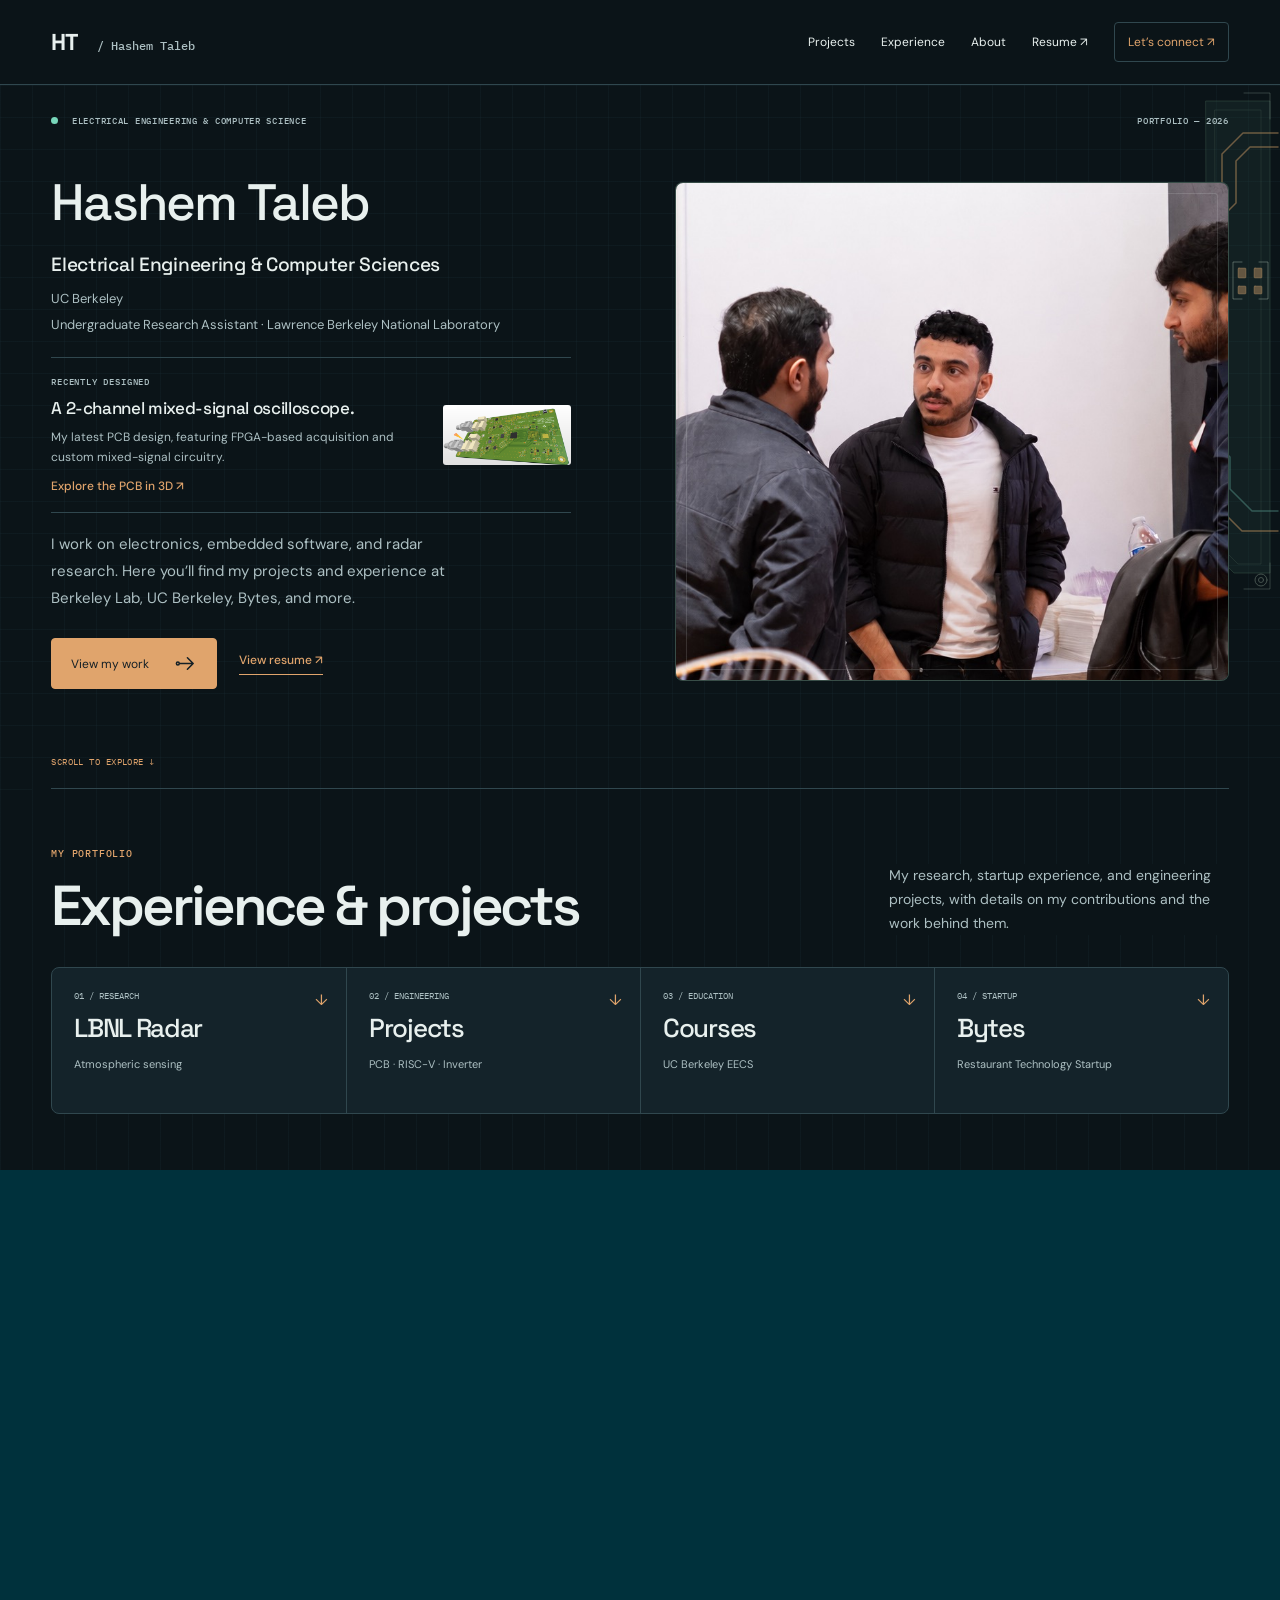
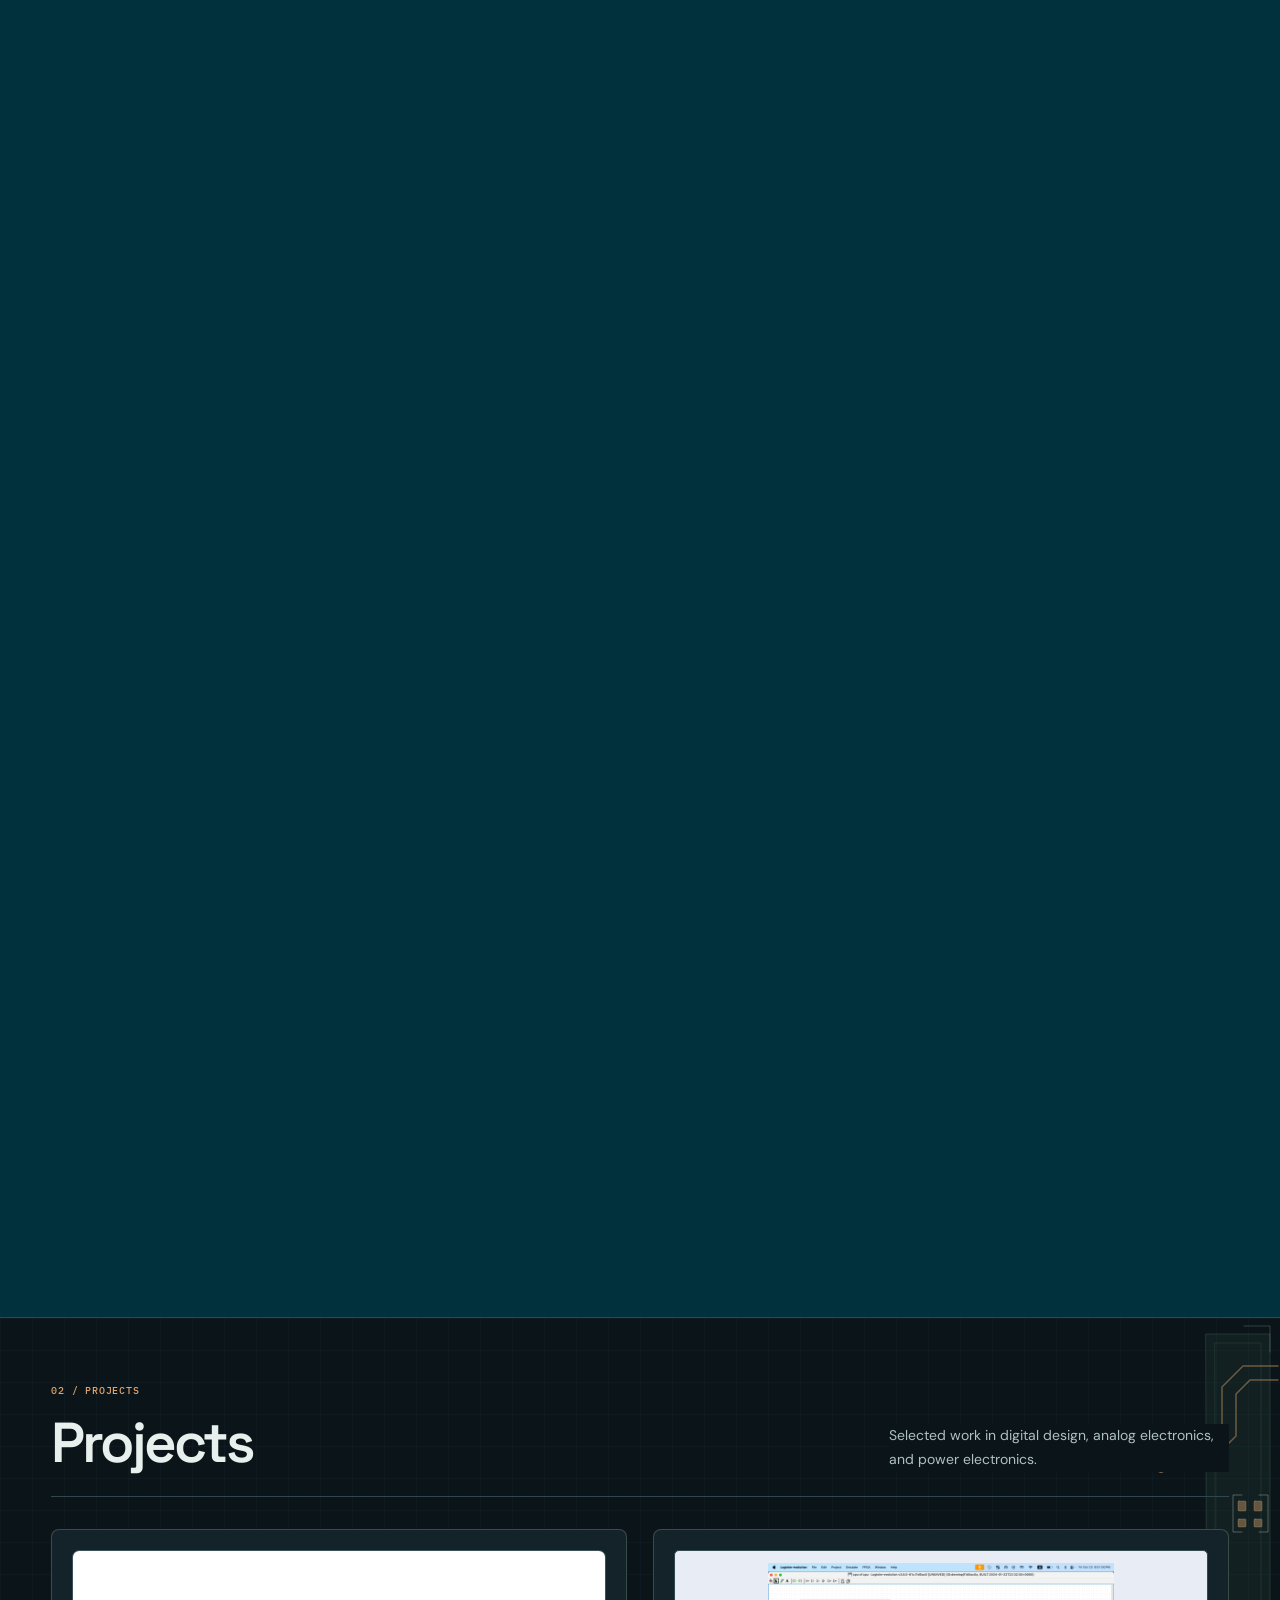
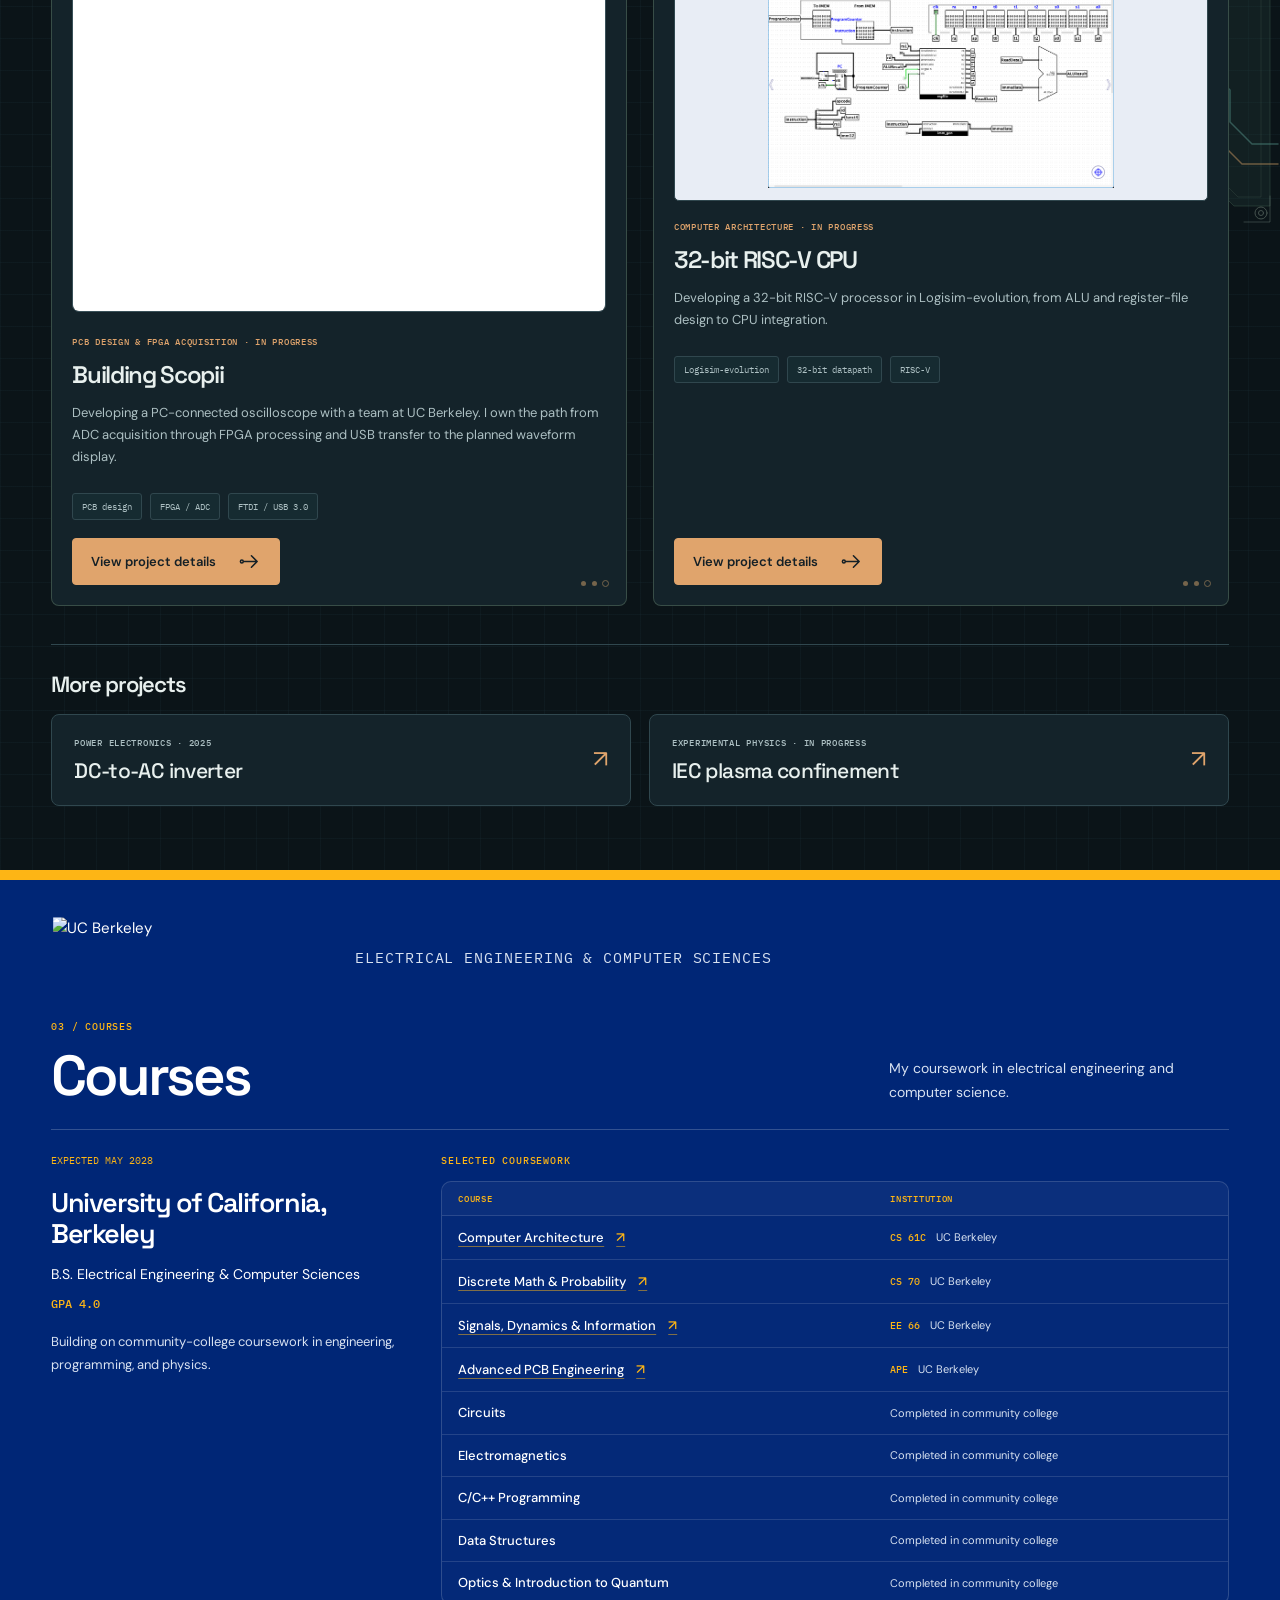
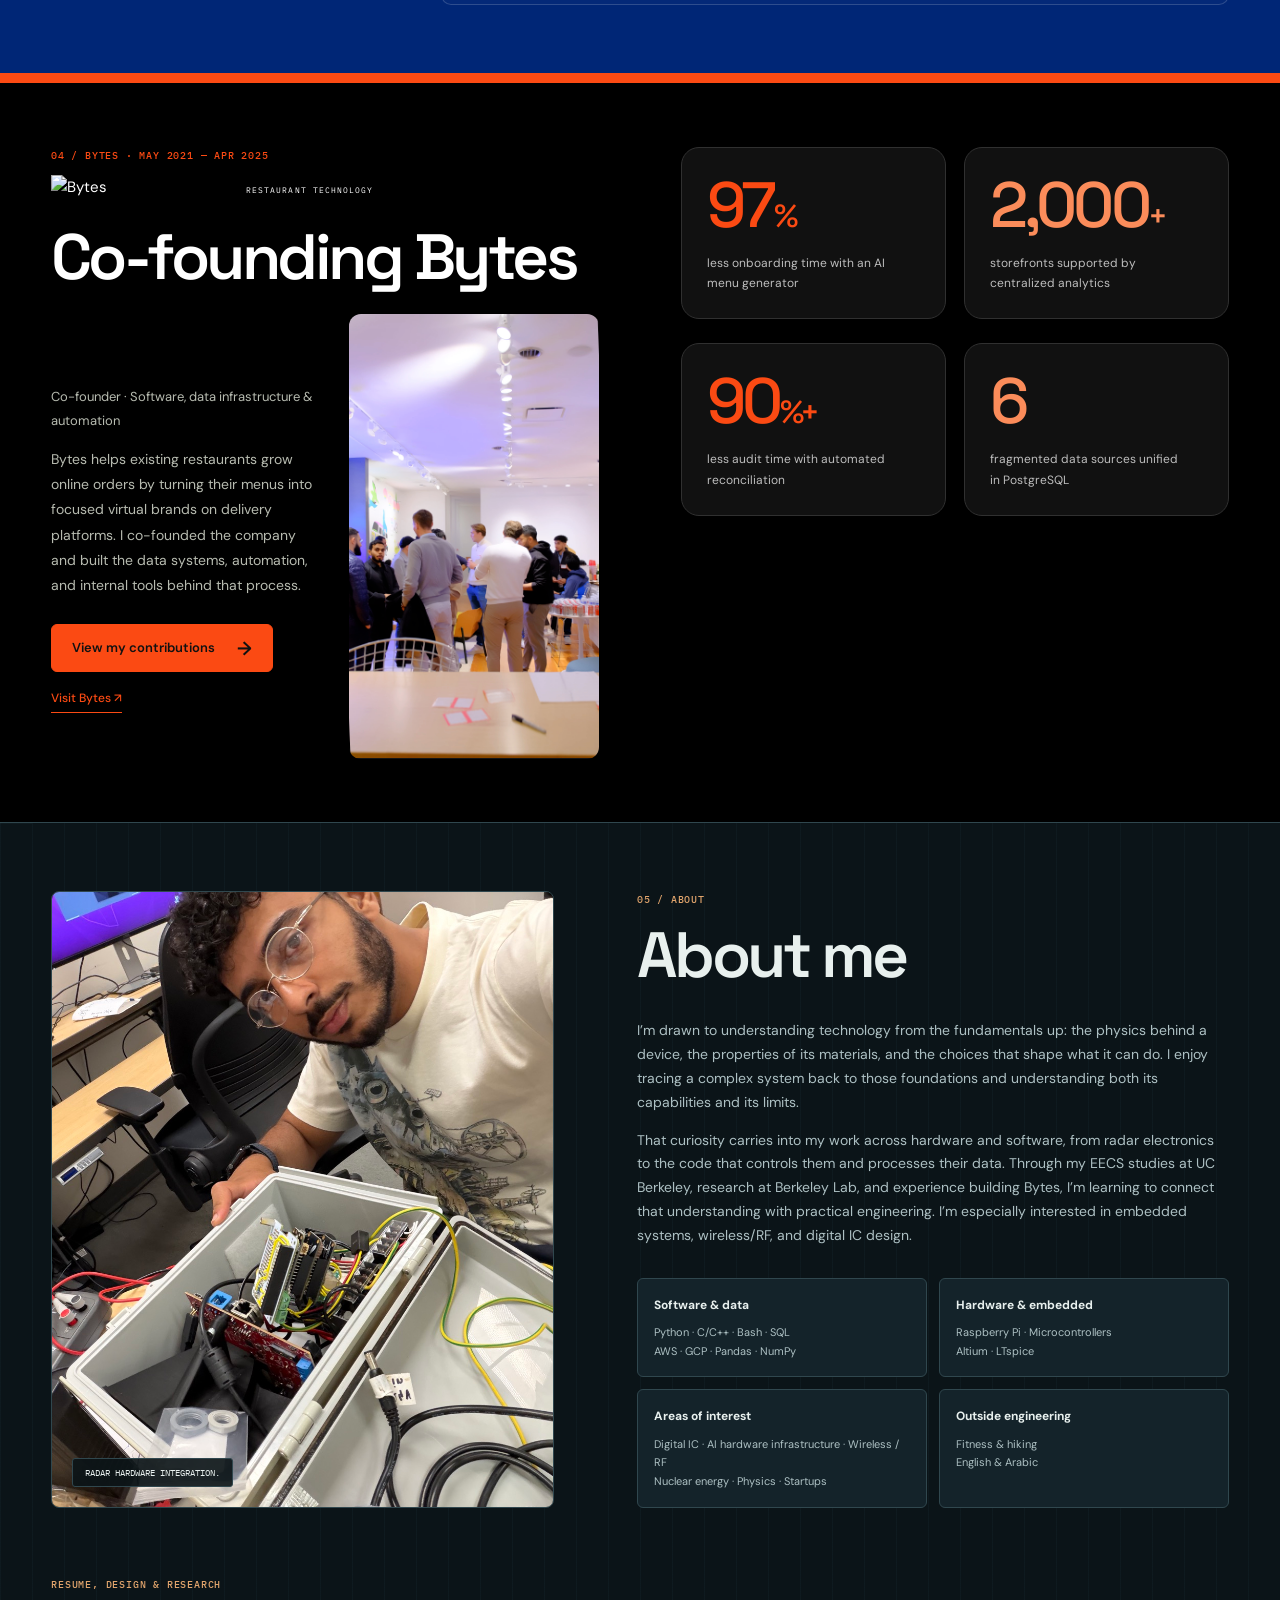
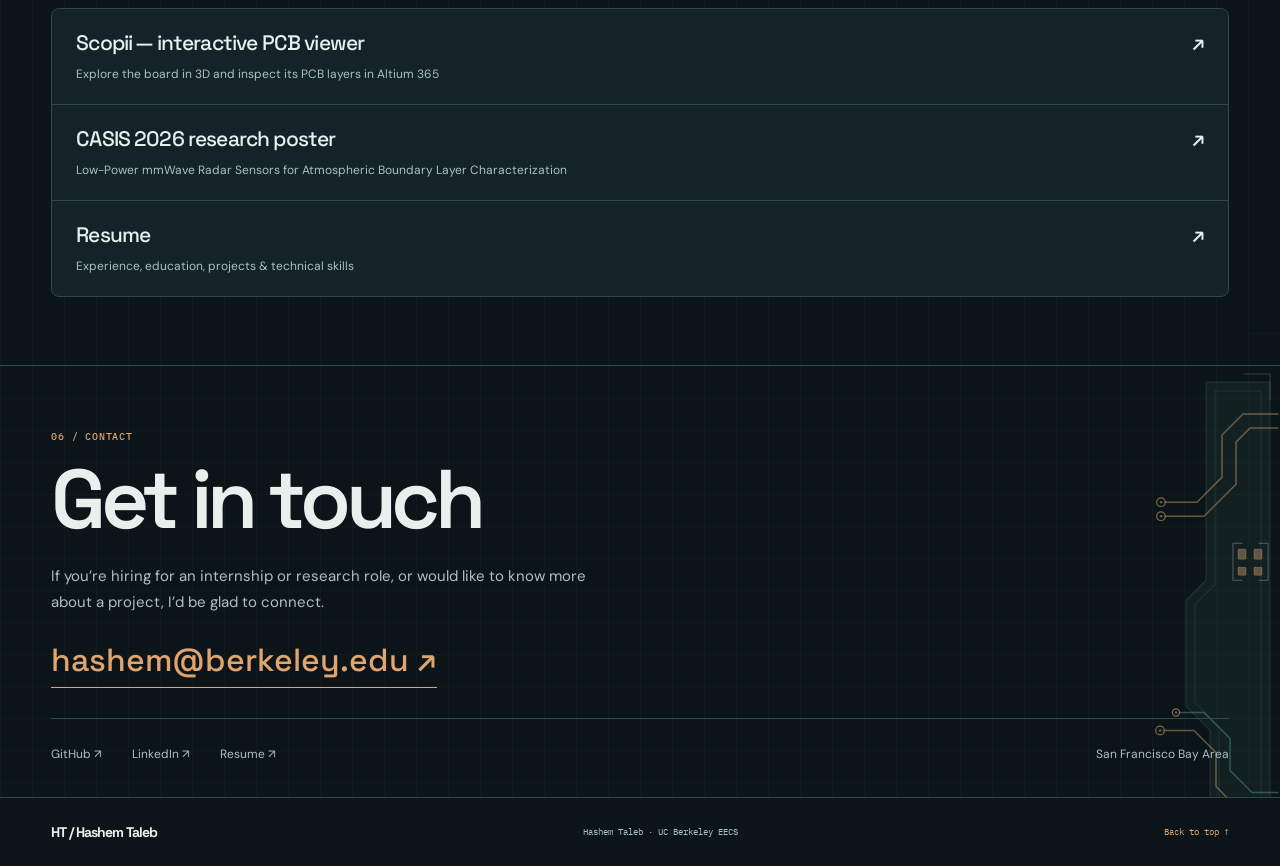
==== index.html @ 7d52f964 "Update resume and refine portfolio descriptions" ====
<!DOCTYPE html>

<html lang="en">
<head>
<meta charset="utf-8"/>
<meta content="width=device-width,initial-scale=1" name="viewport"/>
<meta content="Hashem Taleb’s student portfolio: UC Berkeley EECS, radar research at Berkeley Lab, CPU and hardware projects, and software experience at Bytes." name="description"/>
<title>Hashem Taleb — EECS Portfolio</title>
<link href="style.css?v=20261114-published" rel="stylesheet"/>
<link href="copper-night.css?v=20261114-published" rel="stylesheet"/>
<link href="copper-night-details.css?v=20261114-published" rel="stylesheet"/>
<link href="responsive.css?v=20261114-hardware-wider" rel="stylesheet"/>
<meta content="#0B1418" name="theme-color"/>
<meta content="Hashem Taleb — EECS Portfolio" property="og:title"/>
<meta content="UC Berkeley EECS. Atmospheric radar research, embedded electronics, digital design, and software." property="og:description"/>
<meta content="website" property="og:type"/>
<meta content="https://hashemt02.github.io/" property="og:url"/>
<meta content="https://hashemt02.github.io/assets/portfolio-share-radar.jpg" property="og:image"/>
<meta content="image/jpeg" property="og:image:type"/>
<meta content="1030" property="og:image:width"/>
<meta content="1184" property="og:image:height"/>
<meta content="Hashem Taleb testing a tripod-mounted radar with a laptop at Berkeley Lab" property="og:image:alt"/>
<meta content="summary_large_image" name="twitter:card"/>
<meta content="Hashem Taleb — EECS Portfolio" name="twitter:title"/>
<meta content="UC Berkeley EECS. Atmospheric radar research, embedded electronics, digital design, and software." name="twitter:description"/>
<meta content="https://hashemt02.github.io/assets/portfolio-share-radar.jpg" name="twitter:image"/>
<meta content="Hashem Taleb testing a tripod-mounted radar with a laptop at Berkeley Lab" name="twitter:image:alt"/>
<link href="assets/favicon-copper-night.svg?v=20261104-v2" rel="icon" type="image/svg+xml"/>
</head>
<body data-theme="copper-night-v2">
<a class="skip" href="#main">Skip to content</a>
<header class="site-header pcb-canvas">
<a class="brand" href="#">HT<span> / Hashem Taleb</span>
</a>
<nav aria-label="Main navigation">
<a href="#projects">Projects</a>
<a href="#experience">Experience</a>
<a href="#about">About</a>
<a href="assets/resume.pdf?v=20261114-updated">Resume ↗</a>
<a href="#contact">Let’s connect ↗</a>
</nav>
</header>
<main id="main">
<section aria-labelledby="hero-title" class="hero pcb-canvas">
<div class="hero-top">
<p class="eyebrow">
<span class="dot">
</span> ELECTRICAL ENGINEERING &amp; COMPUTER SCIENCE</p>
<span class="eyebrow">PORTFOLIO — 2026</span>
</div>
<div class="hero-stage">
<div class="hero-copy">
<h1 id="hero-title">Hashem Taleb</h1>
<p class="hero-kicker">Electrical Engineering &amp; Computer Sciences</p>
<div class="hero-metadata">
<p>UC Berkeley</p>
<p>Undergraduate Research Assistant · Lawrence Berkeley National Laboratory</p>
</div>
<button aria-controls="project-dialog" aria-haspopup="dialog" class="hero-recent-project" data-project="oscilloscope" type="button">
<span class="hero-recent-copy">
<span class="hero-recent-label">RECENTLY DESIGNED</span>
<strong>A 2-channel mixed-signal oscilloscope.</strong>
<span class="hero-recent-description">My latest PCB design, featuring FPGA-based acquisition and custom mixed-signal circuitry.</span>
<span class="hero-recent-link">Explore the PCB in 3D <span aria-hidden="true">↗</span></span>
</span>
<img alt="Scopii oscilloscope PCB design preview" height="862" src="assets/oscilloscope-pcb-clean.png" width="1832"/>
</button>
<p class="intro">I work on electronics, embedded software, and radar research. Here you’ll find my projects and experience at Berkeley Lab, UC Berkeley, Bytes, and more.</p>
<div class="actions">
<a class="button" href="#experience">View my work <svg aria-hidden="true" class="pcb-icon" focusable="false" viewbox="0 0 24 24"><circle cx="4" cy="12" r="1.5"></circle><path d="M6 12h14m-6-6 6 6-6 6"></path></svg>
</a>
<a class="text-link" href="assets/resume.pdf?v=20261114-updated" rel="noopener" target="_blank">View resume ↗</a>
</div>
</div>
<figure class="hero-image hero-networking">
<div aria-hidden="true" class="hero-tech-grid"></div>
<img alt="Hashem Taleb speaking with founders at a Bytes networking event" fetchpriority="high" src="assets/bytes-networking.jpg"/>
<figcaption>
<span>01 / HASHEM TALEB</span>
<span>EECS · BERKELEY, CALIFORNIA</span>
</figcaption>
<span aria-hidden="true" class="photo-cross">+</span>
<span aria-hidden="true" class="hero-signal">77–81 GHz<br/>HARDWARE × CODE</span>
</figure>
<div aria-hidden="true" class="hero-side">HARDWARE ↔ SOFTWARE ↔ REAL WORLD</div>
</div>
<div class="hero-bottom">
<a href="#work">SCROLL TO EXPLORE ↓</a>
</div>
</section>
<section class="section experience-overview pcb-canvas" id="experience">
<div class="section-head">
<div>
<p class="eyebrow">MY PORTFOLIO</p>
<h2>Experience &amp; projects</h2>
</div>
<p>My research, startup experience, and engineering projects, with details on my contributions and the work behind them.</p>
</div>
<nav aria-label="Explore portfolio chapters" class="experience-links chapter-links">
<a href="#lbnl">
<span>01 / RESEARCH</span>
<strong>LBNL Radar</strong>
<small>Atmospheric sensing</small>
<b>↓</b>
</a><a href="#projects">
<span>02 / ENGINEERING</span>
<strong>Projects</strong>
<small>PCB · RISC-V · Inverter</small>
<b>↓</b>
</a><a href="#berkeley">
<span>03 / EDUCATION</span>
<strong>Courses</strong>
<small>UC Berkeley EECS</small>
<b>↓</b>
</a><a href="#bytes">
<span>04 / STARTUP</span>
<strong>Bytes</strong>
<small>Restaurant Technology Startup</small>
<b>↓</b>
</a></nav>
</section>
<section class="section experience-section chapter chapter-lbnl" id="work">
<span id="lbnl">
</span>
<div class="section-head">
<div>
<div class="institution-lockup lbnl-lockup"><img alt="Berkeley Lab" loading="lazy" src="https://creative.lbl.gov/wp-content/uploads/sites/3/2020/07/6_BL_Horiz_Rev_rgb.png"/><span>Research · Embedded systems · Atmospheric sensing</span></div>
<p class="eyebrow">01 / LAWRENCE BERKELEY NATIONAL LABORATORY</p>
<h2>Research at Berkeley Lab</h2>
</div>
<p>I work on embedded control, signal processing, and hardware integration for atmospheric radar research.</p>
</div>
<div class="timeline experience-role lbnl-role-summary">
<article>
<div class="date">JAN 2026 — PRESENT</div>
<div>
<h3>Undergraduate Research Assistant / Electrical Engineer Intern</h3>
<p class="fine">Mentor: Stijn Wielandt</p>
</div>
</article>
</div>
<article class="featured lbnl-project-card">
<div class="feature-photo">
<img alt="Field instruments and radar enclosure at Jornada Experimental Range" loading="lazy" src="assets/field.webp"/>
<span class="photo-caption">FIELD INSTRUMENTATION · JORNADA EXPERIMENTAL RANGE</span>
</div>
<div class="feature-copy">
<p class="eyebrow">FEATURED RESEARCH PROJECT</p>
<h3>Atmospheric mmWave radar</h3>
<p>Adapting TI mmWave radar for atmospheric measurements. I work on the control software, signal-processing pipeline, and electronics needed for unattended field collection.</p>
<div class="tags"><span>Embedded control</span><span>Radar DSP</span><span>Hardware integration</span></div>
<div class="project-details-entry"><button aria-controls="project-dialog" aria-describedby="radar-details-hint" aria-haspopup="dialog" class="project-cta" data-project="radar" type="button">View full project <span aria-hidden="true">→</span></button><p id="radar-details-hint">Open the project to see hardware, code, testing, and results.</p></div>
<div class="metrics">
<div>
<strong>~5.3 W</strong>
<span>average system power</span>
</div>
<div>
<strong>1.37 GB</strong>
<span>data collected per day</span>
</div>
</div>
</div>
</article>
<section aria-labelledby="lbnl-hardware-title" class="field-notes experience-gallery">
<h3 id="lbnl-hardware-title">Hardware snapshots</h3>
<div class="photo-grid">
<figure>
<a href="assets/adafruit-raspi-stack-portrait.svg" rel="noopener" target="_blank">
<img alt="Adafruit controller and peripherals stacked with a Raspberry Pi through a HAT" height="2000" loading="lazy" src="assets/adafruit-raspi-stack-portrait.svg" width="1500"/>
</a>
<figcaption>
<span>01 / EMBEDDED CONTROL</span>Adafruit controller and Raspberry Pi stack.</figcaption>
</figure>
<figure class="hardware-bench-photo">
<a href="assets/radar-hardware-5291.jpg" rel="noopener" target="_blank">
<img alt="Radar enclosure and controller assemblies during hardware integration" height="2540" loading="lazy" src="assets/radar-hardware-5291.jpg" width="3764"/>
</a>
<figcaption>
<span>02 / HARDWARE ASSEMBLY</span>Power hardware and assembly.</figcaption>
</figure>
<figure>
<a href="assets/radar-integrated-1083.jpg" rel="noopener" target="_blank">
<img alt="Integrated radar enclosure with reflector, radar, control electronics, and power supplies" height="4032" loading="lazy" src="assets/radar-integrated-1083.jpg" width="3024"/>
</a>
<figcaption>
<span>03 / INTEGRATION</span>Fully integrated radar control platform.</figcaption>
</figure>
</div>
</section>
<figure class="lbnl-header-image lbnl-community-photo">
<img alt="Berkeley Lab researchers and students visiting the Advanced Light Source" loading="lazy" src="assets/lbnl-als-visit.jpg"/>
<figcaption>With fellow researchers and students at Berkeley Lab’s Advanced Light Source.</figcaption>
</figure>
</section><section class="section additional-work chapter chapter-personal chapter-projects pcb-canvas" id="projects">
<span aria-hidden="true" class="anchor-alias" id="personal-projects"></span><span aria-hidden="true" class="anchor-alias" id="course-projects"></span>
<div class="section-head"><div><p class="eyebrow">02 / PROJECTS</p><h2>Projects</h2></div><p>Selected work in digital design, analog electronics, and power electronics.</p></div>
<div class="project-grid personal-project-grid projects-grid">
<article class="project">
<div class="scopii-interactive scopii-card-viewer"><iframe allowfullscreen="" height="720" loading="lazy" src="https://personal-viewer.365.altium.com/client/index.html?feature=embed&amp;source=92155BB1-210F-4413-8E50-1EC63BB96544&amp;activeView=3D" title="Scopii interactive PCB and 3D viewer" width="1280"></iframe></div>
<p class="eyebrow">PCB DESIGN &amp; FPGA ACQUISITION · IN PROGRESS</p>
<h3>Building Scopii</h3>
<p>Developing a PC-connected oscilloscope with a team at UC Berkeley. I own the path from ADC acquisition through FPGA processing and USB transfer to the planned waveform display.</p>
<div class="tags"><span>PCB design</span><span>FPGA / ADC</span><span>FTDI / USB 3.0</span></div>
<button aria-controls="project-dialog" aria-haspopup="dialog" class="project-cta" data-project="oscilloscope" type="button">View project details <svg aria-hidden="true" class="pcb-icon" focusable="false" viewbox="0 0 24 24"><circle cx="4" cy="12" r="1.5"></circle><path d="M6 12h14m-6-6 6 6-6 6"></path></svg></button>
</article>
<article class="project">
<div class="cpu-preview visual">
<img alt="Top-level RISC-V CPU datapath in Logisim-evolution" loading="lazy" src="assets/cpu-datapath.png"/>
</div>
<p class="eyebrow">COMPUTER ARCHITECTURE · IN PROGRESS</p>
<h3>32-bit RISC-V CPU</h3>
<p>Developing a 32-bit RISC-V processor in Logisim-evolution, from ALU and register-file design to CPU integration.</p>
<div class="tags">
<span>Logisim-evolution</span>
<span>32-bit datapath</span>
<span>RISC-V</span>
</div>
<button aria-controls="project-dialog" aria-haspopup="dialog" class="project-cta" data-project="cpu" type="button">View project details <svg aria-hidden="true" class="pcb-icon" focusable="false" viewbox="0 0 24 24"><circle cx="4" cy="12" r="1.5"></circle><path d="M6 12h14m-6-6 6 6-6 6"></path></svg></button>
</article>
</div>
<div aria-labelledby="more-projects-title" class="more-projects">
<h3 id="more-projects-title">More projects</h3>
<div class="more-projects-grid">
<button aria-controls="project-dialog" aria-haspopup="dialog" class="more-project-tab" data-project="inverter" type="button">
<span><span class="eyebrow">POWER ELECTRONICS · 2025</span><strong>DC-to-AC inverter</strong></span><span aria-hidden="true" class="more-project-arrow">↗</span>
</button>
<button aria-controls="project-dialog" aria-haspopup="dialog" class="more-project-tab" data-project="fusion" type="button">
<span><span class="eyebrow">EXPERIMENTAL PHYSICS · IN PROGRESS</span><strong>IEC plasma confinement</strong></span><span aria-hidden="true" class="more-project-arrow">↗</span>
</button>
</div>
</div>
</section><section class="section experience-section berkeley chapter chapter-berkeley" id="berkeley">
<div class="section-head">
<div>
<div class="institution-lockup berkeley-lockup"><img alt="UC Berkeley" loading="lazy" src="https://brand.berkeley.edu/wp-content/uploads/2024/08/logo-variations-thumbnail-gold-blue-1.png"/><span>Electrical Engineering &amp; Computer Sciences</span></div>
<p class="eyebrow">03 / COURSES</p>
<h2>Courses</h2>
</div>
<p>My coursework in electrical engineering and computer science.</p>
</div>
<div class="education-course-grid" id="coursework">
<div class="education-summary">
<p class="date">EXPECTED MAY 2028</p>
<h3>University of California, Berkeley</h3>
<p class="role">B.S. Electrical Engineering &amp; Computer Sciences</p>
<p class="education-gpa">GPA 4.0</p>
<p>Building on community-college coursework in engineering, programming, and physics.</p>
</div>
<div class="education-courses">
<p class="eyebrow">SELECTED COURSEWORK</p>
<div class="course-table-wrap">
<table aria-label="Courses and institutions" class="course-table">
<thead><tr><th scope="col">Course</th><th scope="col">Institution</th></tr></thead>
<tbody>
<tr><th scope="row"><a class="course-name" href="https://cs61c.org/" rel="noopener" target="_blank">Computer Architecture<span aria-hidden="true">↗</span></a></th><td><span class="course-code">CS 61C</span><span class="course-institution">UC Berkeley</span></td></tr>
<tr><th scope="row"><a class="course-name" href="https://www.eecs70.org/" rel="noopener" target="_blank">Discrete Math &amp; Probability<span aria-hidden="true">↗</span></a></th><td><span class="course-code">CS 70</span><span class="course-institution">UC Berkeley</span></td></tr>
<tr><th scope="row"><a class="course-name" href="https://www2.eecs.berkeley.edu/Courses/EE66/" rel="noopener" target="_blank">Signals, Dynamics &amp; Information<span aria-hidden="true">↗</span></a></th><td><span class="course-code">EE 66</span><span class="course-institution">UC Berkeley</span></td></tr>
<tr><th scope="row"><a class="course-name" href="https://ape.berkie.ee/" rel="noopener" target="_blank">Advanced PCB Engineering<span aria-hidden="true">↗</span></a></th><td><span class="course-code">APE</span><span class="course-institution">UC Berkeley</span></td></tr>
<tr><th scope="row"><span class="course-name">Circuits</span></th><td><span class="course-community">Completed in community college</span></td></tr>
<tr><th scope="row"><span class="course-name">Electromagnetics</span></th><td><span class="course-community">Completed in community college</span></td></tr>
<tr><th scope="row"><span class="course-name">C/C++ Programming</span></th><td><span class="course-community">Completed in community college</span></td></tr>
<tr><th scope="row"><span class="course-name">Data Structures</span></th><td><span class="course-community">Completed in community college</span></td></tr>
<tr><th scope="row"><span class="course-name">Optics &amp; Introduction to Quantum</span></th><td><span class="course-community">Completed in community college</span></td></tr>
</tbody>
</table>
</div>
</div>
</div>
</section><section class="startup section experience-section chapter chapter-bytes" id="bytes">
<div>
<p class="eyebrow">04 / BYTES · MAY 2021 — APR 2025</p>
<div class="bytes-wordmark"><img alt="Bytes" src="https://trybytes.ai/images/brand/logo.png"/><small>RESTAURANT TECHNOLOGY</small></div>
<h2>Co-founding Bytes</h2>
<div class="bytes-story-row"><div class="bytes-story-copy"><p class="role">Co-founder · Software, data infrastructure &amp; automation</p>
<p>Bytes helps existing restaurants grow online orders by turning their menus into focused virtual brands on delivery platforms. I co-founded the company and built the data systems, automation, and internal tools behind that process.</p>
<div class="company-links">
<button aria-controls="project-dialog" aria-haspopup="dialog" class="project-cta" data-project="bytes" type="button">View my contributions <span aria-hidden="true">→</span></button>
<a class="text-link" href="https://trybytes.ai/" rel="noopener" target="_blank">Visit Bytes ↗</a>
</div>
</div><figure class="bytes-event">
<video aria-label="Bytes networking event" autoplay="" loop="" muted="" playsinline="" poster="assets/bytes-video.jpg" preload="metadata">
<source src="assets/bytes-video.mp4" type="video/mp4"/>
</video>
</figure></div>
</div>
<div class="stat-grid">
<div>
<strong>97<span>%</span>
</strong>
<p>less onboarding time with an AI menu generator</p>
</div>
<div>
<strong>2,000<span>+</span>
</strong>
<p>storefronts supported by centralized analytics</p>
</div>
<div>
<strong>90<span>%+</span>
</strong>
<p>less audit time with automated reconciliation</p>
</div>
<div>
<strong>6</strong>
<p>fragmented data sources unified in PostgreSQL</p>
</div>
</div>
</section><section class="about section pcb-canvas" id="about">
<div class="about-photo">
<img alt="Hashem working with the electronics inside a radar enclosure" loading="lazy" src="assets/lab-portrait.jpg?v=8651"/>
<span>RADAR HARDWARE INTEGRATION.</span>
</div>
<div>
<p class="eyebrow">05 / ABOUT</p>
<h2>About me</h2>
<p>I’m drawn to understanding technology from the fundamentals up: the physics behind a device, the properties of its materials, and the choices that shape what it can do. I enjoy tracing a complex system back to those foundations and understanding both its capabilities and its limits.</p>
<p>That curiosity carries into my work across hardware and software, from radar electronics to the code that controls them and processes their data. Through my EECS studies at UC Berkeley, research at Berkeley Lab, and experience building Bytes, I’m learning to connect that understanding with practical engineering. I’m especially interested in embedded systems, wireless/RF, and digital IC design.</p>
<div class="skills">
<div>
<h4>Software &amp; data</h4>
<p>Python · C/C++ · Bash · SQL<br/>AWS · GCP · Pandas · NumPy</p>
</div>
<div>
<h4>Hardware &amp; embedded</h4>
<p>Raspberry Pi · Microcontrollers<br/>Altium · LTspice</p>
</div>
<div>
<h4>Areas of interest</h4>
<p>Digital IC · AI hardware infrastructure · Wireless / RF<br/>Nuclear energy · Physics · Startups</p>
</div>
<div>
<h4>Outside engineering</h4>
<p>Fitness &amp; hiking<br/>English &amp; Arabic</p>
</div>
</div>
</div>
</section>
<section class="resources section pcb-canvas">
<p class="eyebrow">RESUME, DESIGN &amp; RESEARCH</p>
<div>
<a href="https://365.altium.com/files/92155BB1-210F-4413-8E50-1EC63BB96544" rel="noopener" target="_blank">
<span>Scopii — interactive PCB viewer<small>Explore the board in 3D and inspect its PCB layers in Altium 365</small>
</span>↗</a>
<a href="assets/research-poster.pdf" rel="noopener" target="_blank">
<span>CASIS 2026 research poster<small>Low-Power mmWave Radar Sensors for Atmospheric Boundary Layer Characterization</small>
</span>↗</a>
<a href="assets/resume.pdf?v=20261114-updated" rel="noopener" target="_blank">
<span>Resume<small>Experience, education, projects &amp; technical skills</small>
</span>↗</a>
</div>
</section>
<section class="contact pcb-canvas" id="contact">
<p class="eyebrow">06 / CONTACT</p>
<h2>Get in touch</h2>
<p class="contact-intro">If you’re hiring for an internship or research role, or would like to know more about a project, I’d be glad to connect.</p>
<a href="mailto:hashem@berkeley.edu">hashem@berkeley.edu ↗</a>
<div>
<a href="https://github.com/hashemt02" rel="noopener" target="_blank">GitHub ↗</a>
<a href="https://www.linkedin.com/in/hashem-h-taleb/" rel="noopener" target="_blank">LinkedIn ↗</a>
<a href="assets/resume.pdf?v=20261114-updated" rel="noopener" target="_blank">Resume ↗</a>
<span>San Francisco Bay Area</span>
</div>
</section>
</main>
<footer class="pcb-canvas">
<a class="brand" href="#">HT / Hashem Taleb</a>
<span>Hashem Taleb · UC Berkeley EECS</span>
<a href="#">Back to top ↑</a>
</footer>
<div aria-hidden="true" class="signal-cursor">
<svg focusable="false" role="presentation" viewbox="0 0 62 42">
<g class="diode-symbol">
<path class="diode-wire" d="M2 23H14M39 23H59"></path>
<path class="diode-body" d="M14 10V36L38 23Z"></path>
<path class="diode-bar" d="M39 9V37"></path>
</g>
<g class="led-rays">
<path d="M29 9L38 2M35 12L46 4"></path>
<path d="M38 2L34 3M38 2L37 6M46 4L42 5M46 4L45 8"></path>
</g>
</svg>
</div>
<dialog id="project-dialog">
<button aria-label="Close project details" class="close">×</button>
<div id="dialog-content">
</div>
</dialog>
<script src="app.js?v=20261114-published">
</script>
</body>
</html>
---- style.css ----
@import url('https://fonts.googleapis.com/css2?family=DM+Sans:wght@400;500;600;700&family=Space+Grotesk:wght@400;500;600;700&family=IBM+Plex+Mono:wght@400;500&display=swap');
:root{--bg:#f4f3ee;--ink:#20211f;--muted:#686b64;--line:#cfcec6;--accent:#d44422;--dark:#20211f;--mono:'IBM Plex Mono',monospace;--display:'Space Grotesk',Arial,sans-serif}*{box-sizing:border-box}html{scroll-behavior:smooth;scroll-padding-top:30px}body{margin:0;background:var(--bg);color:var(--ink);font:15px/1.7 'DM Sans',Arial,sans-serif}a{color:inherit;text-decoration:none}button{font:inherit;color:inherit;cursor:pointer}img{max-width:100%}button,a{touch-action:manipulation}::selection{background:var(--accent);color:white}h1,h2,h3,h4,p,figure{margin-top:0}h1,h2,h3{font-family:var(--display);line-height:1.03;font-weight:600;letter-spacing:-.055em}h2{font-size:clamp(38px,5vw,76px);margin-bottom:0}h3{font-size:30px}em{font-style:normal;color:var(--accent)}.eyebrow,.date,.fine,.tags,.coordinate{font-family:var(--mono)}.eyebrow{font-size:10px;line-height:1.7;letter-spacing:.08em;font-weight:500;margin-bottom:22px}.site-header{padding:25px 4%;display:flex;align-items:center;justify-content:space-between;border-bottom:1px solid var(--line)}.brand{font:700 23px var(--display);letter-spacing:-1px}.brand span{font:500 12px var(--mono);letter-spacing:0;margin-left:12px}.site-header nav{display:flex;gap:30px;font-size:12px}.site-header nav a:last-child{color:var(--accent)}a:hover,.text-link:hover{color:var(--accent)}.hero{padding:30px 4% 0;overflow:hidden;max-width:1800px;margin:auto}.hero-top{display:flex;justify-content:space-between}.dot{display:inline-block;width:7px;height:7px;background:var(--accent);border-radius:50%;margin-right:8px;box-shadow:0 0 0 4px #d4442212}.hero h1{font-size:clamp(62px,10.9vw,178px);font-weight:700;line-height:.88;letter-spacing:-.075em;margin:22px 0 36px;position:relative}.hero h1>span{color:var(--accent)}.hero h1 svg{width:15%;height:100px;margin-left:4%;stroke:var(--accent);fill:none;stroke-width:2;vertical-align:middle}.hero-stage{position:relative;display:grid;grid-template-columns:.8fr 1.2fr;gap:7%;align-items:stretch}.hero-copy{display:flex;flex-direction:column;justify-content:center;padding:26px 0}.hero-kicker{font:600 clamp(18px,2vw,28px)/1.2 var(--display);letter-spacing:-.04em}.intro{font-size:15px;color:var(--muted);max-width:390px;margin:22px 0 28px}.actions{display:flex;align-items:center;gap:26px}.button{display:inline-flex;align-items:center;justify-content:space-between;gap:34px;background:var(--accent);color:white;padding:14px 20px;font-size:12px;border:1px solid var(--accent)}.button:hover{background:var(--ink);color:white;border-color:var(--ink)}.text-link{display:inline-block;font:500 12px 'DM Sans',sans-serif;background:none;border:0;border-bottom:1px solid currentColor;padding:0 0 6px;text-align:left}.hero-foot{font:9px/1.9 var(--mono);margin-top:40px;color:var(--muted)}.hero-foot strong{font-weight:400;color:var(--ink)}.hero-image{height:390px;position:relative;margin:0 28px 0 0;overflow:hidden;background:#b6b7b0}.hero-image>img{width:100%;height:100%;object-fit:cover;object-position:68% 36%;transition:transform .7s}.hero-image:hover>img{transform:scale(1.025)}.hero-image:after{content:'';position:absolute;inset:60% 0 0;background:linear-gradient(transparent,#131612b3)}.hero-image figcaption{position:absolute;bottom:18px;left:20px;right:20px;display:flex;justify-content:space-between;color:white;z-index:1;font:8px var(--mono);letter-spacing:.05em}.photo-cross{position:absolute;left:17px;top:8px;color:white;font:30px var(--mono)}.hero-side{position:absolute;right:0;top:0;writing-mode:vertical-rl;font:8px var(--mono);letter-spacing:.15em}.hero-bottom{display:flex;justify-content:space-between;border-bottom:1px solid var(--line);padding:27px 0;font:9px var(--mono);letter-spacing:.05em}.section{max-width:1600px;padding:95px 4%;margin:auto}.section-head{display:flex;justify-content:space-between;gap:60px;align-items:end;margin-bottom:45px}.section-head>p{max-width:340px;color:var(--muted);font-size:14px;margin:0}.section-head h2{max-width:750px}.experience-overview{padding-top:70px;padding-bottom:60px}.experience-links{display:grid;grid-template-columns:repeat(3,minmax(0,1fr));gap:0;border-block:1px solid var(--line)}.experience-links a{position:relative;padding:27px 30px 27px 0;display:flex;flex-direction:column;gap:16px}.experience-links a+a{border-left:1px solid var(--line);padding-left:30px}.experience-links span{font:9px var(--mono);color:var(--muted)}.experience-links strong{font:500 28px var(--display);letter-spacing:-.05em}.experience-links small{font-size:11px;color:var(--muted)}.experience-links b{position:absolute;right:24px;top:24px;color:var(--accent);font-weight:400}.experience-links a:hover{background:#d4442208}.experience-section{position:relative}.timeline article{border-top:1px solid var(--line);padding:25px 0;display:grid;grid-template-columns:25% 1fr;gap:20px}.date{font-size:10px;color:var(--muted)}.timeline h3{font-size:24px;margin-bottom:12px}.timeline p{font-size:14px;max-width:750px;color:var(--muted);margin-bottom:12px}.timeline .role{color:var(--ink)}.fine{font-size:10px!important;line-height:1.8;color:var(--muted)}.experience-role{margin-bottom:35px}.featured{display:grid;grid-template-columns:1.1fr 1fr;background:var(--dark);color:var(--bg);overflow:hidden}.feature-photo{position:relative;min-height:480px}.feature-photo img{position:absolute;width:100%;height:100%;object-fit:cover}.photo-caption{position:absolute;bottom:20px;left:20px;background:#20211fd9;color:white;padding:6px 10px;font:8px var(--mono)}.feature-copy{padding:45px}.feature-copy h3{font-size:clamp(30px,3.2vw,48px)}.feature-copy>p:not(.eyebrow){color:#b7bbb0;font-size:14px;margin:24px 0}.feature-copy .eyebrow{color:#f78564}.tags{display:flex;flex-wrap:wrap;gap:7px;margin:20px 0;font-size:9px}.tags span{padding:5px 9px;border:1px solid var(--line);color:var(--muted)}.featured .tags span{border-color:#51534c;color:#c8ccc2}.metrics{display:flex;gap:40px;border-top:1px solid #ffffff30;padding:24px 0;margin-top:25px}.metrics strong{font:500 34px var(--display);letter-spacing:-2px}.metrics span{display:block;font:9px var(--mono);color:#b7bbb0;margin-top:5px}.featured .text-link{color:#f78564}.experience-gallery{padding-top:32px}.photo-grid{display:grid;grid-template-columns:repeat(3,minmax(0,1fr));gap:24px}.photo-grid figure{margin:0}.photo-grid a{display:block;overflow:hidden}.photo-grid img{display:block;width:100%;height:330px;object-fit:cover;transition:transform .6s}.photo-grid a:hover img{transform:scale(1.035)}.photo-grid figcaption{font-size:12px;padding-top:15px}.photo-grid figcaption span{display:block;color:var(--muted);font:9px var(--mono);margin-bottom:8px}.startup{max-width:none;background:var(--dark);color:var(--bg);display:grid;grid-template-columns:1fr 1fr;gap:10%;padding:85px max(4%,calc((100vw - 1472px)/2))}.startup h2{white-space:pre-line}.startup .eyebrow{color:#f78564}.startup .role{font-size:13px;margin:25px 0 15px}.startup>div>p:not(.eyebrow){color:#b7bbb0;max-width:500px}.company-links{display:flex;gap:28px;margin-top:26px}.bytes-event{margin:35px 0 0}.bytes-event img{width:100%;height:320px;object-fit:cover;object-position:center 65%;display:block}.bytes-event figcaption{font:9px var(--mono);color:#b7bbb0;margin-top:10px}.stat-grid{display:grid;grid-template-columns:1fr 1fr;align-content:center;gap:50px 25px}.stat-grid>div{border-top:1px solid #ffffff40;padding-top:25px}.stat-grid strong{font:500 clamp(40px,5vw,76px)/1 var(--display);letter-spacing:-.06em}.stat-grid strong span{color:#f78564;font-size:.5em}.stat-grid p{font-size:12px;color:#b7bbb0;max-width:190px;margin-top:16px}.project-grid{display:grid;grid-template-columns:1fr 1fr;gap:35px;margin-top:30px}.project{min-width:0}.project h3{font-size:30px;margin-bottom:15px}.project>p:not(.eyebrow){font-size:14px;color:var(--muted);max-width:530px}.project .eyebrow{margin:23px 0 14px}.visual{height:320px;background:#e7e6de;display:flex;align-items:center;justify-content:center;position:relative;overflow:hidden}.cpu-preview img{width:100%;height:100%;object-fit:contain;padding:15px}.visual small{position:absolute;bottom:20px;left:20px;font:9px var(--mono)}.fusion{background-color:#252725;background-image:linear-gradient(#ffffff08 1px,transparent 1px),linear-gradient(90deg,#ffffff08 1px,transparent 1px);background-size:30px 30px;color:#f78564}.orb{width:140px;height:140px;border:1px solid #f78564;border-radius:50%;box-shadow:0 0 0 25px #f7856409,0 0 0 55px #f7856408;position:relative}.orb:before,.orb:after{content:'';position:absolute;inset:0 34px;border:1px solid #f78564;border-radius:50%;transform:rotate(45deg)}.orb:after{transform:rotate(-45deg)}.subsection-title{font-size:26px}.coursework{display:grid;grid-template-columns:1fr 1.5fr;gap:60px;border-top:1px solid var(--line);padding-top:40px;margin-top:65px}.coursework h3{font-size:30px}.coursework p{color:var(--muted);font-size:14px}.course-grid{display:grid;grid-template-columns:1fr 1fr;gap:30px}.course-grid h4{font-size:14px;font-weight:600;margin-bottom:10px}.additional-work{padding-top:0}.additional-work>h2{margin-bottom:35px}.additional-project .project{display:grid;grid-template-columns:1fr 1fr;column-gap:45px}.additional-project .visual{grid-row:1/6;height:300px}.additional-project .eyebrow{margin-top:0}.circuit{gap:35px;background:var(--accent);color:white}.circuit>span{font:20px var(--mono);padding:14px;border:1px solid #ffffff90}.wave{font-size:100px}.about{display:grid;grid-template-columns:.85fr 1fr;gap:10%;border-top:1px solid var(--line)}.about-photo{position:relative;min-height:550px;margin:0}.about-photo img{width:100%;height:100%;position:absolute;object-fit:cover;object-position:68% 36%}.about-photo>span{position:absolute;bottom:20px;left:20px;font:9px var(--mono);background:var(--bg);padding:8px 12px}.about h2{margin-bottom:30px}.about>div>p:not(.eyebrow){font-size:14px;color:var(--muted)}.skills{display:grid;grid-template-columns:1fr 1fr;gap:22px;border-top:1px solid var(--line);padding-top:25px;margin-top:30px}.skills h4{font-size:12px;margin:0 0 8px}.skills p{font-size:11px;color:var(--muted);margin:0}.resources{padding-top:0}.resources a{display:flex;justify-content:space-between;gap:25px;border-top:1px solid var(--line);padding:25px 0;font:500 24px var(--display);letter-spacing:-.04em}.resources small{display:block;font:12px/1.6 'DM Sans',sans-serif;color:var(--muted);margin-top:9px;letter-spacing:0}.resources .fine{margin-top:20px}.contact{padding:75px 4% 40px;background:var(--accent);color:var(--bg)}.contact h2{font-size:clamp(54px,9vw,142px);white-space:pre-line;letter-spacing:-.065em;line-height:.95}.contact .eyebrow{color:#ffdbcc}.contact-intro{max-width:540px;font-size:16px;margin:35px 0 25px}.contact>a{font:500 clamp(18px,2.5vw,34px) var(--display);border-bottom:1px solid #ffffff70;padding-bottom:7px}.contact a:hover{color:#20211f}.contact>div{display:flex;gap:30px;font-size:12px;border-top:1px solid #ffffff50;padding-top:25px;margin-top:65px}.contact>div span{margin-left:auto}footer{display:flex;align-items:center;justify-content:space-between;padding:25px 4%;font:9px var(--mono);gap:25px}footer .brand{font-size:14px}.skip{position:fixed;top:-100px;padding:12px;background:var(--ink);color:white;z-index:100}.skip:focus{top:10px}:focus-visible{outline:2px solid var(--accent);outline-offset:5px}dialog{width:min(1050px,94vw);max-height:92vh;padding:0;background:var(--bg);color:var(--ink);border:1px solid var(--line);overflow:auto}dialog::backdrop{background:#171916d9;backdrop-filter:blur(7px)}body:has(dialog[open]){overflow:hidden}.close{position:absolute;right:18px;top:12px;font-size:30px;border:0;background:none;z-index:5}.detail-header{padding:45px 48px 30px}.detail-header h2{font-size:42px;max-width:850px}.detail-nav{display:flex;gap:8px;position:sticky;top:0;background:var(--bg);padding:12px 48px;border-block:1px solid var(--line);z-index:4}.detail-nav button{background:none;border:1px solid var(--line);font-size:11px;padding:9px 12px}.detail-nav button:hover{background:#e8e5db}.detail-nav [data-dismiss]{margin-left:auto}.detail-section{padding:38px 48px 48px;scroll-margin-top:75px}.detail-section>h2{font-size:32px;margin-bottom:25px}.detail-section h3{font-size:24px;margin:35px 0 15px}.detail-section p{font-size:14px;color:var(--muted);line-height:1.85}.detail-section .detail-lead{font-size:17px;color:var(--ink)}.detail-skills{display:grid;grid-template-columns:1fr 1fr;gap:25px;border-block:1px solid var(--line);padding:25px 0;margin:25px 0}.detail-skills h4{font-size:12px;margin:0 0 8px}.detail-skills p{font-size:12px;margin:0}.detail-experience{border-top:1px solid var(--line);background:#eae8df}.detail-figure{margin:30px 0}.detail-figure img{display:block;width:100%;max-height:600px;object-fit:contain;background:#e5e5dd}.detail-figure figcaption{font-size:11px;color:var(--muted);margin-top:10px}.detail-photo-pair{display:grid;grid-template-columns:1fr 1fr;gap:25px}.detail-photo-pair img{height:340px;object-fit:cover}.detail-video video{display:block;width:100%;max-height:580px;background:var(--dark)}.detail-video figcaption{display:flex;justify-content:space-between;gap:20px}.detail-video button{white-space:nowrap}.reveal{animation:enter .65s both}@keyframes enter{from{opacity:.3;transform:translateY(18px)}to{opacity:1;transform:translateY(0)}}
@media(min-width:1600px){.hero h1{font-size:178px}.hero-stage{gap:8%}.hero-image{height:480px}}
@media(max-width:1000px){.brand span{display:none}.site-header nav{gap:22px}.hero-stage{gap:4%}.hero-image{height:360px}.hero-copy{padding:0}.hero-foot{margin-top:25px}.hero h1{margin-top:25px}.section{padding-block:70px}.section-head{gap:30px}.feature-copy{padding:30px}.feature-photo{min-height:460px}.metrics{gap:25px}.metrics strong{font-size:29px}.photo-grid img{height:270px}.startup{gap:6%}.stat-grid{gap:35px 20px}.visual{height:260px}.about{gap:6%}.about-photo{min-height:480px}.additional-work,.resources{padding-top:0}}
@media(max-width:680px){.site-header{padding:20px 6%}.brand{font-size:23px}.site-header nav{gap:18px;font-size:11px}.site-header nav a:nth-child(2),.site-header nav a:nth-child(4){display:none}.hero{padding:25px 6% 0}.hero-top .eyebrow{font-size:8px;letter-spacing:0}.hero-top>.eyebrow:last-child{display:none}.hero h1{font-size:clamp(52px,11.5vw,78px);margin:15px 0 30px}.hero h1 svg{width:17%;height:45px;margin-left:3%}.hero-stage{display:flex;flex-direction:column;gap:30px}.hero-copy{order:2}.hero-kicker{font-size:21px}.hero-image{height:330px;margin-right:16px}.hero-side{font-size:7px}.hero-image figcaption{font-size:7px;left:15px;right:15px}.intro{font-size:14px;margin:15px 0 23px;max-width:none}.hero-foot{margin-top:25px}.hero-bottom{font-size:7px;gap:20px;padding:22px 0}.hero-bottom>span{max-width:170px}.section{padding:60px 6%}.section-head{display:block;margin-bottom:30px}.section-head>p{margin-top:24px;max-width:none}.eyebrow{font-size:9px;margin-bottom:18px}h2{font-size:43px}.experience-overview{padding-block:55px 20px}.experience-links{grid-template-columns:1fr}.experience-links a{padding:22px 0;gap:10px}.experience-links a+a{border-left:0;border-top:1px solid var(--line);padding-left:0}.experience-links strong{font-size:28px}.experience-links b{right:5px}.timeline article{grid-template-columns:1fr;gap:15px}.timeline h3{font-size:23px}.timeline p{font-size:13px}.featured{grid-template-columns:1fr}.feature-photo{min-height:340px}.feature-copy{padding:30px 25px}.feature-copy h3{font-size:34px}.metrics{gap:30px}.photo-grid{grid-template-columns:1fr;gap:30px}.photo-grid img{height:360px}.photo-grid figure:nth-child(2) img{object-position:center 60%}.startup{grid-template-columns:1fr;gap:40px}.startup h2{font-size:44px}.stat-grid strong{font-size:57px}.bytes-event img{height:300px}.stat-grid{gap:35px 20px}.project-grid{grid-template-columns:1fr;gap:45px}.visual{height:280px}.coursework,.course-grid{grid-template-columns:1fr;gap:20px}.coursework{margin-top:45px;padding-top:30px}.course-grid{gap:28px}.additional-work{padding-top:0}.additional-project .project{display:block}.additional-project .visual{margin-bottom:25px}.about{grid-template-columns:1fr;gap:40px}.about-photo{min-height:420px}.about h2{font-size:46px}.resources{padding-top:0}.resources a{font-size:21px}.resources small{font-size:11px}.contact{padding:55px 6% 30px}.contact h2{font-size:clamp(52px,12vw,80px)}.contact-intro{font-size:14px;margin:25px 0}.contact>div{gap:22px;flex-wrap:wrap;margin-top:45px}.contact>div span{margin:0;width:100%;font-size:10px}footer{padding:25px 6%;font-size:8px}footer>span{display:none}.detail-header{padding:40px 24px 25px}.detail-header h2{font-size:31px}.detail-nav{padding:10px 16px;gap:5px;flex-wrap:wrap}.detail-nav button{font-size:9px;padding:8px}.detail-section{padding:30px 24px}.detail-section>h2{font-size:28px}.detail-skills,.detail-photo-pair{grid-template-columns:1fr}.detail-photo-pair img{height:auto}.detail-section .detail-lead{font-size:15px}}
@media(prefers-reduced-motion:reduce){html{scroll-behavior:auto}*,*:before,*:after{animation:none!important;transition:none!important}}
.hero-portrait{background:#d44422;isolation:isolate}.hero-portrait:before{content:'PROFILE / 001';position:absolute;right:18px;top:16px;color:#fff;font:8px var(--mono);letter-spacing:.12em;z-index:2}.hero-portrait>img{object-fit:contain;object-position:center bottom;z-index:1;filter:drop-shadow(18px 18px 0 #20211f22)}.hero-portrait:after{background:linear-gradient(transparent 52%,#171916b8)}.hero-tech-grid{position:absolute;inset:0;background-image:linear-gradient(#ffffff18 1px,transparent 1px),linear-gradient(90deg,#ffffff18 1px,transparent 1px);background-size:34px 34px;z-index:0}.hero-signal{position:absolute;left:20px;top:52px;color:#fff;font:8px/1.8 var(--mono);letter-spacing:.08em;z-index:2}.lbnl-header-image{height:430px;position:relative;overflow:hidden;margin:0 0 42px;background:var(--dark)}.lbnl-header-image img{width:100%;height:100%;object-fit:cover;object-position:center 30%;display:block}.lbnl-header-image:after{content:'';position:absolute;inset:55% 0 0;background:linear-gradient(transparent,#171916c7)}.lbnl-header-image figcaption{position:absolute;left:22px;right:22px;bottom:18px;display:flex;justify-content:space-between;color:#fff;font:8px var(--mono);z-index:1}.inverter-card img{width:100%;height:100%;object-fit:cover}.inverter-card:after{content:'';position:absolute;inset:55% 0 0;background:linear-gradient(transparent,#171916b8)}.inverter-card small{color:#fff;z-index:1}.inverter-hero-grid{display:grid;grid-template-columns:.72fr 1.28fr;gap:22px;align-items:stretch;margin:28px 0 42px}.inverter-hero-grid .detail-figure{margin:0}.inverter-hero-grid video,.inverter-hero-grid img{height:420px;width:100%;object-fit:cover}.inverter-hero-grid .schematic-feature img{object-fit:contain;background:#c8c8c8}.engineering-note{border-left:3px solid var(--accent);padding:16px 18px;background:#d4442209;color:var(--ink)!important}.equation-stack{display:grid;gap:1px;background:var(--line);border:1px solid var(--line);margin:25px 0}.equation-stack>div{display:grid;grid-template-columns:180px 1fr;gap:20px;padding:18px;background:#edebe3}.equation-stack span,.equation-callout span{font:9px var(--mono);color:var(--muted);letter-spacing:.05em;text-transform:uppercase}.equation-stack strong{font:500 15px/1.6 var(--mono);overflow-wrap:anywhere}.equation-stack.compact strong{font-size:13px}.equation-callout{background:var(--dark);color:#fff;padding:28px;margin:25px 0;display:flex;flex-direction:column;gap:12px}.equation-callout span{color:#f78564}.equation-callout strong{font:500 22px/1.6 var(--mono)}.equation-callout small{color:#b7bbb0}.reference-line{font:11px var(--mono)!important;border-top:1px solid var(--line);padding-top:16px}.reference-line a{color:var(--accent);text-decoration:underline;text-underline-offset:3px}.latex-details{margin-top:22px;border:1px solid var(--line)}.latex-details summary{padding:14px 16px;cursor:pointer;font:11px var(--mono)}.latex-details pre{margin:0;padding:20px;overflow:auto;background:#20211f;color:#e9e7de;font:12px/1.7 var(--mono)}.iteration-list article{display:grid;grid-template-columns:170px 1fr;gap:28px;border-top:1px solid var(--line);padding:34px 0}.iteration-list article>span{font:9px var(--mono);color:var(--accent);letter-spacing:.06em}.iteration-list h3{margin-top:0}.iteration-list .detail-figure img{max-height:520px;object-fit:cover}.iteration-list article:nth-child(2) img{object-position:center 70%}
.radar-case-map{display:grid;grid-template-columns:repeat(3,1fr);border:1px solid var(--line);margin:30px 0 55px}.radar-case-map a{display:grid;grid-template-columns:30px 1fr;gap:2px 12px;padding:18px;border-right:1px solid var(--line);border-bottom:1px solid var(--line)}.radar-case-map a:nth-child(3n){border-right:0}.radar-case-map a:nth-child(n+4){border-bottom:0}.radar-case-map span{grid-row:1/3;color:var(--accent);font:10px var(--mono)}.radar-case-map strong{font:500 14px var(--display)}.radar-case-map small{font-size:10px;color:var(--muted)}.radar-case-map a:hover{background:#d4442208}.radar-chapter{border-top:1px solid var(--line);padding-top:34px;margin-top:56px;scroll-margin-top:80px}.radar-chapter .chapter-number{font:10px var(--mono);letter-spacing:.07em;color:var(--accent);margin-bottom:16px}.radar-chapter>h3{font-size:32px;max-width:720px;margin-top:0}.radar-goal{display:grid;grid-template-columns:150px 1fr;gap:8px 24px;background:var(--dark);color:white;padding:28px;margin:28px 0}.radar-goal span{grid-row:1/3;color:#f78564;font:9px var(--mono)}.radar-goal strong{font:500 20px var(--display)}.radar-goal p{color:#b7bbb0;margin:0}.code-evidence-grid{display:grid;grid-template-columns:1.1fr .9fr;gap:22px}.code-evidence-grid .detail-figure:first-child{grid-row:span 2}.code-evidence-grid .detail-figure{margin:12px 0}.code-evidence-grid img{height:420px;object-fit:cover}.code-evidence-grid .detail-figure:first-child img{height:900px;object-position:center top}.pipeline-diagram{display:flex;align-items:center;gap:8px;flex-wrap:wrap;margin:26px 0;padding:22px;background:#e4e2d9;border:1px solid var(--line)}.pipeline-diagram span{padding:8px 10px;background:var(--bg);border:1px solid var(--line);font:10px var(--mono)}.pipeline-diagram i{color:var(--accent);font-style:normal}.result-pair{display:grid;grid-template-columns:1fr 1fr;gap:1px;background:var(--line);border:1px solid var(--line);margin:25px 0}.result-pair.three{grid-template-columns:repeat(3,1fr)}.result-pair div{background:#edebe3;padding:22px}.result-pair strong{display:block;font:500 27px var(--display);letter-spacing:-.04em;color:var(--accent)}.result-pair span{display:block;font-size:11px;color:var(--muted);margin-top:7px}.radar-wide img{max-height:680px;object-fit:cover}.radar-chapter .detail-video video{max-height:650px}
@media(max-width:680px){.hero-portrait>img{object-position:center bottom}.lbnl-header-image{height:320px}.lbnl-header-image figcaption{font-size:7px}.inverter-hero-grid{grid-template-columns:1fr}.inverter-hero-grid video,.inverter-hero-grid img{height:360px}.equation-stack>div{grid-template-columns:1fr;gap:8px}.equation-stack strong{font-size:12px}.equation-callout strong{font-size:16px}.iteration-list article{grid-template-columns:1fr;gap:8px}.radar-case-map{grid-template-columns:1fr}.radar-case-map a,.radar-case-map a:nth-child(3n),.radar-case-map a:nth-child(n+4){border-right:0;border-bottom:1px solid var(--line)}.radar-case-map a:last-child{border-bottom:0}.radar-goal{grid-template-columns:1fr}.radar-goal span{grid-row:auto}.code-evidence-grid{grid-template-columns:1fr}.code-evidence-grid .detail-figure:first-child{grid-row:auto}.code-evidence-grid img,.code-evidence-grid .detail-figure:first-child img{height:auto}.result-pair,.result-pair.three{grid-template-columns:1fr}.pipeline-diagram i{transform:rotate(90deg)}}
.actions>a{white-space:nowrap;flex-shrink:0}.actions{gap:20px}.button{gap:25px}@media(min-width:681px) and (max-width:850px){.actions{gap:15px}.button{padding:13px 14px;gap:15px}.actions .text-link{font-size:11px}}
@media(min-width:681px){.hero-image>img{object-position:68% 20%}}
/* Full-width portrait-led hero, inspired by the supplied VANTA composition. */
.hero-portrait{background:transparent}.hero-portrait:before,.hero-portrait:after{display:none}.hero-portrait .hero-tech-grid{display:none}.hero-portrait .photo-cross,.hero-portrait .hero-signal{display:none}.hero-portrait>img{object-fit:contain;object-position:center bottom;filter:drop-shadow(22px 24px 0 #20211f18)}
@media(min-width:1001px){.hero{position:relative}.hero h1{z-index:1;margin-bottom:8px}.hero-stage{display:block;min-height:540px;isolation:isolate}.hero-copy{position:relative;z-index:3;width:34%;min-width:330px;padding:95px 0 30px}.hero-portrait{position:absolute;z-index:2;width:min(72vw,980px);height:870px;left:61%;top:-335px;transform:translateX(-50%);margin:0;overflow:visible}.hero-portrait:hover>img{transform:none}.hero-portrait figcaption{display:none}.hero-side{z-index:4;right:0;top:45px}.hero-bottom{position:relative;z-index:4}.hero-foot{margin-top:52px}}
@media(min-width:1500px){.hero-stage{min-height:650px}.hero-copy{padding-top:145px}.hero-portrait{width:1080px;height:980px;top:-385px;left:61%}}
@media(max-width:1000px){.hero-stage{display:flex;flex-direction:column;gap:0}.hero-portrait{order:1;width:100%;background:linear-gradient(180deg,#d4442200,#d4442212);height:590px;margin:-115px 0 0;overflow:hidden}.hero-portrait>img{width:100%;height:100%;object-position:center bottom}.hero-portrait figcaption{display:none}.hero-portrait:hover>img{transform:none}.hero-copy{order:2;position:relative;z-index:2;padding-top:28px}.hero-side{display:none}}
@media(max-width:680px){.hero-portrait{height:440px;margin:-45px 0 0}.hero-stage{gap:10px}.hero-copy{padding-top:15px}}

/* Subject-aware image composition: preserve faces, hardware, and document edges. */
.lbnl-header-image{height:clamp(560px,48vw,720px);background:#20211f}
.lbnl-header-image img{object-position:center 96%}
.photo-grid img{height:auto;aspect-ratio:4/5;object-fit:cover}
.photo-grid figure:nth-child(1) img{object-position:center 76%}
.photo-grid figure:nth-child(2) img{object-position:42% 58%}
.photo-grid figure:nth-child(3) img{object-position:center 58%}
.detail-photo-pair img{height:auto;aspect-ratio:4/3;object-fit:contain;background:#deddd5}
.detail-figure img[src*="lbnl-director"]{object-fit:contain;object-position:center top}
.detail-figure img[src*="lab-portrait"]{max-height:none;aspect-ratio:4/3;object-fit:contain;object-position:center;background:#deddd5}
.detail-figure img[src*="sunset"]{object-position:center 58%}
.detail-figure img[src*="radar-enclosures"],
.detail-figure img[src*="controller-detail"],
.detail-figure img[src*="embedded-prototype"],
.detail-figure img[src*="relay-detail"]{object-fit:contain;object-position:center;background:#deddd5}
.detail-figure img[src*="radar-pi-code"],
.detail-figure img[src*="radar-run-log"],
.detail-figure img[src*="radar-acquisition-log"],
.detail-figure img[src*="radar-cfar-workbench"]{object-fit:contain;object-position:center;background:#20211f}

/* The portrait is the foreground subject; typography may overlap the silhouette,
   never the eyes or face. */
.hero{isolation:isolate}
.hero h1{z-index:0}
.hero-stage{overflow:visible}
.hero-portrait{isolation:isolate}
@media(min-width:1001px){
  .hero-portrait{z-index:8;left:66%;top:-285px;width:min(67vw,920px)}
  .hero-copy{z-index:9}
  .hero-side,.hero-bottom{z-index:10}
}
@media(min-width:1500px){.hero-portrait{left:65%;top:-335px;width:1020px}}
@media(max-width:1000px){
  .hero h1{position:relative;z-index:1}
  .hero-portrait{position:relative;z-index:4;margin-top:-60px}
}
@media(max-width:680px){
  .lbnl-header-image{height:auto;aspect-ratio:4/5}
  .lbnl-header-image img{object-position:center 92%}
  .hero-portrait{margin-top:-15px}
  .photo-grid img{aspect-ratio:4/5}
}

/* Compact editorial rhythm: retain clear chapter boundaries while reducing
   scroll fatigue and oversized empty space. */
.section{padding-block:68px}
.section-head{margin-bottom:32px}
.section-head h2{font-size:clamp(36px,4.4vw,64px)}
.eyebrow{margin-bottom:15px}
.experience-overview{padding-block:48px 38px}
.chapter-links a{min-height:122px;padding-block:20px;gap:10px}
.lbnl-header-image{width:60%;height:auto;aspect-ratio:1.39;margin:0 auto 30px}
.lbnl-header-image img{object-position:center bottom}
.lbnl-header-image figcaption{font-size:11px;line-height:1.4;letter-spacing:.04em;bottom:20px}
.experience-role{margin-bottom:26px}
.feature-photo{min-height:410px}
.feature-copy{padding:34px 38px}
.feature-copy>p:not(.eyebrow){margin:17px 0}
.metrics{padding:18px 0;margin-top:18px}
.experience-gallery{padding-top:24px}
.photo-grid{gap:18px}
.startup{padding-block:64px;gap:7%}
.bytes-wordmark{margin-bottom:18px}
.bytes-event{margin-top:24px}
.bytes-event video{height:460px}
.stat-grid{gap:24px 18px}
.chapter-bytes .stat-grid>div{padding:20px}
.coursework{margin-top:45px;padding-top:30px}
.chapter-subsection{margin-top:62px;margin-bottom:-68px;padding-block:62px}
.single-project .visual{height:340px}
.project-grid{gap:28px}
.about-photo{min-height:460px}
.resources a{padding:19px 0;font-size:21px}
.contact{padding-top:58px}
.contact h2{font-size:clamp(50px,7.5vw,118px)}
.contact>div{margin-top:45px}
dialog{max-height:94vh}
.detail-header{padding:34px 42px 24px}
.detail-header h2{font-size:38px}
.detail-section{padding:30px 42px 38px}
.detail-section>h2{margin-bottom:18px}
.detail-section h3{margin:26px 0 12px}
.detail-figure{margin:22px 0}
.radar-case-map{margin:22px 0 38px}
.radar-chapter{padding-top:26px;margin-top:38px}
.code-evidence-grid img{height:350px}
.code-evidence-grid .detail-figure:first-child img{height:740px}

@media(max-width:680px){
  .section{padding-block:46px}
  .section-head{margin-bottom:24px}
  .experience-overview{padding-block:42px 18px}
  .chapter-links a,.chapter-links a:nth-child(odd){padding:16px 0}
  .lbnl-header-image{width:100%;height:auto;aspect-ratio:3/4;margin-bottom:24px}
  .lbnl-header-image img{object-fit:contain;object-position:center;background:#deddd5}
  .lbnl-header-image figcaption{font-size:9px;gap:18px}
  .feature-photo{min-height:300px}
  .feature-copy{padding:25px 22px}
  .startup{padding-block:48px}
  .bytes-event video{height:auto}
  .chapter-subsection{margin-top:44px;margin-bottom:-46px;padding-block:46px}
  .about-photo{min-height:360px}
  .contact{padding-top:46px}
  .detail-header{padding:30px 22px 20px}
  .detail-section{padding:25px 22px 32px}
  .radar-chapter{margin-top:30px}
}

/* Circuit-symbol cursor: a diode becomes an illuminated LED over controls. */
@media (hover:hover) and (pointer:fine) and (prefers-reduced-motion:no-preference){
  html,.text-link,.button,a,button,[data-project],summary{cursor:none}
  .signal-cursor{position:fixed;left:0;top:0;width:40px;height:27px;pointer-events:none;z-index:10000;transform:translate3d(-80px,-80px,0);opacity:1;filter:drop-shadow(0 1px 1px #07101ccc) drop-shadow(0 0 5px #45a8ff88);transition:filter .16s ease,opacity .16s ease}
  .signal-cursor svg{display:block;width:100%;height:100%;overflow:visible;transform:rotate(-135deg);transform-origin:center}
  .diode-wire,.diode-bar,.led-rays path{fill:none;stroke:#fffdf5;stroke-width:3;stroke-linecap:round;stroke-linejoin:round;paint-order:stroke;filter:drop-shadow(0 0 1px #07101c)}
  .diode-body{fill:#111820;stroke:#fffdf5;stroke-width:3;stroke-linejoin:round;paint-order:stroke;filter:drop-shadow(0 0 1px #07101c)}
  .led-rays{opacity:0;transform:translate(-2px,2px);transition:opacity .14s ease,transform .14s ease}
  .signal-cursor.is-active{filter:drop-shadow(0 1px 1px #421006) drop-shadow(0 0 8px #ff5a36) drop-shadow(0 0 16px #ff5a36aa)}
  .signal-cursor.is-active .diode-body{fill:#ff5a36;stroke:#fff8e7}
  .signal-cursor.is-active .diode-wire,.signal-cursor.is-active .diode-bar,.signal-cursor.is-active .led-rays path{stroke:#fff8e7}
  .signal-cursor.is-active .led-rays{opacity:1;transform:translate(0,0)}
  .signal-cursor.is-down{filter:drop-shadow(0 0 2px #421006) drop-shadow(0 0 6px #ff5a36)}
  .signal-cursor.is-down svg{transform:rotate(-135deg) scale(.92)}
  .signal-cursor.is-hidden{opacity:0}
}
@media (hover:none),(pointer:coarse),(prefers-reduced-motion:reduce){.signal-cursor{display:none}}

/* Institutional chapters use their official palettes; personal work shifts into
   a tactile electronics-bench language without changing the project copy. */
.institution-lockup{display:flex;align-items:center;gap:18px;margin:0 0 22px}
.institution-lockup img{display:block;object-fit:contain;object-position:left center;flex:0 0 auto}
.institution-lockup span{font:8px/1.5 var(--mono);letter-spacing:.12em;text-transform:uppercase}

.chapter-lbnl{--chapter-accent:#007681;background:#00313c;color:#fff;border-top-color:#007681}
.chapter-lbnl .lbnl-lockup img{width:230px;height:auto}
.chapter-lbnl .lbnl-lockup span,.chapter-lbnl .section-head>p,.chapter-lbnl .timeline p,.chapter-lbnl .date,.chapter-lbnl .fine,.chapter-lbnl .photo-grid figcaption span{color:#b1b3b3}
.chapter-lbnl .section-head,.chapter-lbnl .timeline article,.chapter-lbnl .coursework{border-color:#ffffff2b}
.chapter-lbnl .timeline .role,.chapter-lbnl .photo-grid figcaption{color:#fff}
.chapter-lbnl .eyebrow,.chapter-lbnl .text-link{color:#43c6c9}
.chapter-lbnl .featured{background:#061f25;border:1px solid #ffffff24}
.chapter-lbnl .tags span{border-color:#ffffff35;color:#d7e5e5}
.chapter-lbnl .photo-grid a{background:#061f25;border:1px solid #ffffff20}
.chapter-lbnl .photo-grid img{filter:saturate(.9) contrast(1.03)}

.chapter-berkeley{--chapter-accent:#fdb515;background:#002676;color:#fff;border-top-color:#fdb515}
.chapter-berkeley .berkeley-lockup{align-items:center}
.chapter-berkeley .berkeley-lockup img{width:225px;height:78px;border:1px solid #ffffff28}
.chapter-berkeley .berkeley-lockup span,.chapter-berkeley .section-head>p,.chapter-berkeley .timeline p,.chapter-berkeley .coursework p{color:#d8e2f1}
.chapter-berkeley .section-head,.chapter-berkeley .timeline article,.chapter-berkeley .coursework{border-color:#ffffff32}
.chapter-berkeley .timeline .role,.chapter-berkeley .course-grid h4{color:#fff}
.chapter-berkeley .eyebrow,.chapter-berkeley .date{color:#fdb515}
.chapter-berkeley .course-grid article{background:#092f7b;border:1px solid #ffffff26;padding:20px}
.chapter-berkeley .chapter-subsection{background:#071c49;border-top-color:#fdb515}
.chapter-berkeley .chapter-subsection .eyebrow,.chapter-berkeley .chapter-subsection .text-link{color:#fdb515}
.chapter-berkeley .chapter-subsection .visual{background:#e8edf5;border:6px solid #fdb515}

.chapter-personal{--chapter-accent:#c7552e;background-color:#eee2c8;color:#241f19;border-top-color:#c7552e;background-image:linear-gradient(#ad825b1d 1px,transparent 1px),linear-gradient(90deg,#ad825b1d 1px,transparent 1px);background-size:28px 28px}
.chapter-personal:after{content:'R&D BENCH  /  REV. 01';position:absolute;right:4%;bottom:28px;padding:7px 10px;border:1px dashed #724c31;color:#724c31;background:#f4ead5;font:8px var(--mono);letter-spacing:.12em;transform:rotate(-1deg)}
.chapter-personal .section-head{padding-bottom:24px;border-bottom:2px dashed #9b7657}
.chapter-personal .section-head>p,.chapter-personal .project>p:not(.eyebrow){color:#5f5143}
.chapter-personal .project{position:relative;background:#f7edd8;border:1px solid #a98968;padding:15px 15px 24px;box-shadow:8px 8px 0 #6e4d3220}
.chapter-personal .project:nth-child(1){transform:rotate(-.35deg)}
.chapter-personal .project:nth-child(2){transform:rotate(.35deg)}
.chapter-personal .visual{border:1px solid #76553a;background-color:#2b2925}
.chapter-personal .project:before{content:'';position:absolute;width:78px;height:20px;left:50%;top:-10px;transform:translateX(-50%) rotate(-2deg);background:#d5b56f99;border:1px solid #876c4280;z-index:3}
.chapter-personal .eyebrow,.chapter-personal .text-link{color:#a83d20}
.chapter-personal .tags span{background:#efe0c3;border-color:#a98968;color:#5f3f2a}
.chapter-personal .fusion{background-color:#242521;background-image:linear-gradient(#f0c66f14 1px,transparent 1px),linear-gradient(90deg,#f0c66f14 1px,transparent 1px);background-size:24px 24px;color:#ffb64d}
.chapter-personal .orb,.chapter-personal .orb:before,.chapter-personal .orb:after{border-color:#ffb64d}

@media(max-width:680px){
  .institution-lockup{align-items:flex-start;flex-direction:column;gap:10px;margin-bottom:17px}
  .chapter-lbnl .lbnl-lockup img{width:190px}
  .chapter-berkeley .berkeley-lockup img{width:190px;height:68px}
  .chapter-personal .project:nth-child(1),.chapter-personal .project:nth-child(2){transform:none}
  .chapter-personal:after{display:none}
}

.bytes-event{display:flex;justify-content:center}
.bytes-event video{display:block;width:min(100%,430px);height:560px;object-fit:contain;object-position:center;border-radius:22px;background:#141414}
@media(max-width:680px){.bytes-event video{width:100%;height:auto;aspect-ratio:9/16}}

/* Portfolio chapters: visibly separate research, startup, academic, and personal work. */
.chapter-links{grid-template-columns:repeat(5,minmax(0,1fr))}
.chapter-links a{min-height:154px}
.chapter-links strong{font-size:clamp(20px,2vw,28px)}
.chapter{position:relative;scroll-margin-top:18px;border-top:10px solid var(--chapter-accent,var(--accent))}
.chapter:before{content:attr(data-chapter);position:absolute;right:4%;top:22px;font:9px var(--mono);letter-spacing:.1em;color:var(--chapter-accent,var(--accent))}
.chapter-lbnl{--chapter-accent:#d44422;background:#f4f3ee}
.chapter-bytes{--chapter-accent:#fb4a13;background:#000;color:#fff;border-top-color:#fb4a13}
.chapter-berkeley{--chapter-accent:#fdb515;background:#e9eef4}
.chapter-personal{--chapter-accent:#d44422;background:#eee3d9}
.chapter+.chapter{margin-top:0}
.chapter-subsection{margin:90px calc(50% - 50vw) -95px;padding:82px max(4%,calc((100vw - 1472px)/2));background:#20211f;color:#f4f3ee;border-top:10px solid #fdb515}
.chapter-subsection>h2{max-width:800px;margin-bottom:42px}
.chapter-subsection .project>p:not(.eyebrow){color:#b7bbb0}
.chapter-subsection .tags span{border-color:#565950;color:#cfd2ca}
.single-project{grid-template-columns:minmax(0,1.25fr) minmax(280px,.75fr)}
.single-project .project{display:grid;grid-template-columns:1.25fr .75fr;column-gap:42px;align-items:start}
.single-project .visual{grid-row:1/7;height:420px}
.personal-project-grid{gap:55px}

/* Bytes-inspired SaaS treatment: bold lowercase wordmark, lime signal color,
   and dashboard-like metric cards. */
.bytes-wordmark{display:flex;align-items:flex-end;gap:16px;margin:-4px 0 24px}
.bytes-wordmark img{display:block;width:clamp(190px,20vw,310px);height:auto}
.bytes-wordmark small{font:8px/1.4 var(--mono);letter-spacing:.13em;color:#fff;padding-bottom:4px}
.chapter-bytes .eyebrow,.chapter-bytes .text-link{color:#fb4a13}
.chapter-bytes .stat-grid>div{background:#111;border:1px solid #303030;border-radius:18px;padding:25px}
.chapter-bytes .stat-grid strong,.chapter-bytes .stat-grid strong span{color:#fb4a13}
.chapter-bytes .bytes-event img{border-radius:22px;object-position:center 73%}
.chapter-bytes .bytes-event figcaption{color:#fff}
.chapter-bytes>div>p:not(.eyebrow),.chapter-bytes .stat-grid p{color:#bdbdbd}
.chapter-bytes .stat-grid>div:nth-child(even) strong,.chapter-bytes .stat-grid>div:nth-child(even) strong span{color:#fb8c5a}

/* The networking image replaces the LinkedIn portrait. Its edges dissolve into
   the page so the photograph feels integrated rather than boxed in. */
.hero-networking{background:transparent;isolation:isolate}
.hero-networking:before,.hero-networking:after{display:none}
.hero-networking .hero-tech-grid,.hero-networking .photo-cross,.hero-networking .hero-signal,.hero-networking figcaption{display:none}
.hero-networking>img{width:100%;height:100%;object-fit:cover;object-position:50% 72%;filter:saturate(.88) contrast(1.02);-webkit-mask-image:radial-gradient(ellipse 68% 72% at 52% 55%,#000 54%,transparent 100%);mask-image:radial-gradient(ellipse 68% 72% at 52% 55%,#000 54%,transparent 100%)}
@media(min-width:1001px){
  .hero-networking{position:absolute;z-index:6;width:min(63vw,900px);height:810px;left:67%;top:-300px;transform:translateX(-50%);margin:0;overflow:visible}
  .hero-networking:hover>img{transform:none}
}
@media(min-width:1500px){.hero-networking{width:980px;height:900px;left:66%;top:-350px}}
@media(max-width:1000px){
  .chapter-links{grid-template-columns:repeat(2,1fr)}
  .chapter-links a:nth-child(odd){border-left:0;padding-left:0}
  .chapter-links a:nth-child(n+3){border-top:1px solid var(--line)}
  .hero-networking{order:1;width:100%;height:610px;margin:-45px 0 0;overflow:hidden}
  .hero-networking>img{object-position:50% 74%}
  .single-project,.single-project .project{display:block}
  .single-project .visual{height:360px;margin-bottom:28px}
}
@media(max-width:680px){
  .chapter-links{grid-template-columns:1fr}
  .chapter-links a,.chapter-links a:nth-child(odd){min-height:auto;border-left:0;border-top:1px solid var(--line);padding:20px 0}
  .chapter-links a:first-child{border-top:0}
  .chapter-subsection{margin-top:60px;padding:60px 6%;margin-bottom:-60px}
  .hero-networking{height:480px;margin-top:-15px}
  .hero-networking>img{object-position:50% 76%;-webkit-mask-image:linear-gradient(to bottom,transparent 0,#000 12%,#000 88%,transparent 100%);mask-image:linear-gradient(to bottom,transparent 0,#000 12%,#000 88%,transparent 100%)}
  .personal-project-grid{gap:50px}
}

/* Final chapter surfaces intentionally override the earlier generic chapter map. */
.chapter-lbnl{--chapter-accent:#007681;background:#00313c;color:#fff;border-top-color:#007681}
.chapter-berkeley{--chapter-accent:#fdb515;background:#002676;color:#fff;border-top-color:#fdb515}
.chapter-personal{--chapter-accent:#c7552e;background-color:#eee2c8;color:#241f19;border-top-color:#c7552e;background-image:linear-gradient(#ad825b1d 1px,transparent 1px),linear-gradient(90deg,#ad825b1d 1px,transparent 1px);background-size:28px 28px}

/* Berkeley course projects retain a full-width feature row for each project. */
.berkeley-projects{grid-template-columns:minmax(0,1fr);gap:60px}
.berkeley-projects .project{display:grid;grid-template-columns:minmax(0,1.25fr) minmax(0,.75fr);column-gap:42px;align-items:start}
.berkeley-projects .project+.project{border-top:1px solid #ffffff32;padding-top:48px}
.berkeley-projects .visual{grid-row:1/7;height:420px;min-width:0}
.berkeley-projects .project>p,.berkeley-projects .project>h3,.berkeley-projects .tags{min-width:0}
.chapter-berkeley .berkeley-projects .oscilloscope-preview{
 padding:clamp(18px,2.2vw,36px);
 border:1px solid #b7c9e52b;
 border-radius:12px;
 background-color:#071c49;
 background-image:linear-gradient(#d7e6ff05 1px,transparent 1px),linear-gradient(90deg,#d7e6ff05 1px,transparent 1px),radial-gradient(ellipse at 50% 50%,#111 20%,#10151f 58%,#071c49 100%);
 background-size:32px 32px,32px 32px,100% 100%;
 box-shadow:inset 0 1px 0 #ffffff08,0 18px 48px #00000018;
}
.oscilloscope-preview img{display:block;width:100%;height:100%;object-fit:contain}
.oscilloscope-diagram{
 background:radial-gradient(ellipse at 50% 42%,#111 25%,#10151f 65%,#071c49);
 border:1px solid #b7c9e52b;border-radius:12px;padding:24px;
}
.oscilloscope-diagram img{background:transparent;height:auto;max-height:none}
.oscilloscope-diagram figcaption{color:#d8d8d2}
@media(max-width:1000px){
 .berkeley-projects .project{display:block}
 .berkeley-projects .visual{height:360px;margin-bottom:28px}
}
@media(max-width:680px){
 .berkeley-projects{gap:40px}
 .berkeley-projects .project+.project{padding-top:32px}
 .berkeley-projects .visual{height:280px}
 .chapter-berkeley .berkeley-projects .oscilloscope-preview{height:auto;aspect-ratio:2/1;padding:16px;border-radius:8px}
 .oscilloscope-diagram{padding:10px}
}

/* Selected source schematics: full sheets with readable, uncropped previews. */
.scope-schematic{margin-top:44px;padding-top:30px;border-top:1px solid var(--line)}
.scope-schematic>.eyebrow{color:var(--accent);margin-bottom:10px}
.detail-section .scope-schematic h3{margin:0 0 15px}
.schematic-sheet img{height:auto;max-height:none;object-fit:contain;background:#fff;border:1px solid var(--line);border-radius:6px}
.schematic-sheet>a{display:block}
.schematic-sheet figcaption{display:flex;justify-content:space-between;align-items:baseline;gap:12px;flex-wrap:wrap}
.schematic-sheet .text-link{font-size:11px;color:var(--accent)}
@media(max-width:680px){.scope-schematic{margin-top:32px;padding-top:24px}}

/* Course-by-course academic record. */
.coursework-catalog{grid-template-columns:minmax(220px,.7fr) minmax(0,1.6fr);gap:60px;align-items:start}
.coursework-intro{max-width:310px}
.coursework-intro h3{font-size:clamp(28px,3vw,40px);line-height:1.08;margin-bottom:20px}
.course-table-wrap{min-width:0;overflow:hidden;border:1px solid #ffffff2b;border-radius:10px;background:#ffffff04}
.course-table{border-collapse:collapse;width:100%;text-align:left;line-height:1.5}
.course-table thead{background:#ffffff07}
.course-table thead th{padding:15px 22px;font:500 10px/1.5 var(--mono);letter-spacing:.08em;text-transform:uppercase;color:#fdb515}
.course-table tbody tr{border-top:1px solid #ffffff20;transition:background .18s}
.course-table tbody tr:hover{background:#ffffff05}
.course-table tbody th{padding:18px 22px;font-size:14px;font-weight:500;vertical-align:middle;width:54%}
.course-table td{padding:18px 22px;font-size:12px;vertical-align:middle}
.course-name{color:#fff}
a.course-name{display:inline-flex;align-items:baseline;gap:12px;text-decoration:underline;text-decoration-color:#fdb51580;text-underline-offset:4px}
a.course-name span{color:#fdb515;font-size:14px}
a.course-name:hover{color:#fdb515;text-decoration-color:currentColor}
.course-code{display:inline-block;margin-right:10px;color:#fdb515;font:500 11px/1.6 var(--mono);white-space:nowrap}
.course-institution,.course-community{color:#d8e2f1}
@media(max-width:1000px){
 .coursework-catalog{grid-template-columns:1fr;gap:26px}
 .coursework-intro{max-width:540px}
 .coursework-intro h3 br{display:none}
}
@media(max-width:680px){
 .course-table thead th{padding:12px 16px}
 .course-table tbody th,.course-table td{padding:15px 16px}
 .course-table tbody th{width:52%;font-size:13px}
 .course-table td{font-size:11px}
 .course-code{display:block;margin:0 0 3px}
}
@media(max-width:420px){
 .course-table thead{position:absolute;width:1px;height:1px;padding:0;overflow:hidden;clip-path:inset(50%)}
 .course-table,.course-table tbody,.course-table tbody tr,.course-table tbody th,.course-table td{display:block;width:100%}
 .course-table tbody th{padding:16px 16px 5px}
 .course-table td{padding:0 16px 16px}
 .course-code{display:inline-block;margin:0 10px 0 0}
}

/* Keep the acquisition code in view, cropping the terminal below the editor. */
.code-evidence-grid .detail-figure:first-child{grid-row:auto}
.radar-code-crop{width:100%;aspect-ratio:1350/1530;overflow:hidden;background:#20211f}
.code-evidence-grid .detail-figure .radar-code-crop img{display:block;width:100%;height:auto;max-height:none;object-fit:contain;object-position:center top}

.cory-hall-photo img{height:auto;max-height:none;object-fit:contain;border-radius:6px}

.radar-chapter .relay-demo video{display:block;width:min(100%,420px);height:auto;max-height:650px;object-fit:contain;margin-inline:auto;background:#20211f}

.radar-power-figure img{height:auto;max-height:none;object-fit:contain;border-radius:6px}

/* Compact assembly photo paired with a smaller portrait work clip. */
.radar-integration-pair{display:grid;grid-template-columns:minmax(0,1fr) minmax(0,.52fr);gap:24px;align-items:start;max-width:620px;margin:28px auto}
.radar-integration-pair .detail-figure{margin:0;min-width:0}
.radar-integration-pair .integration-photo img{display:block;width:100%;height:auto;max-height:none;object-fit:contain;border-radius:6px}
.radar-chapter .radar-integration-pair video{display:block;width:100%;height:auto;max-height:none;aspect-ratio:9/16;object-fit:contain;background:#20211f;border-radius:6px}
.radar-integration-pair .detail-video figcaption{flex-direction:column;align-items:flex-start;gap:8px}
@media(max-width:480px){
 .radar-integration-pair{grid-template-columns:1fr;gap:24px;max-width:360px}
 .radar-integration-pair .integration-video{width:180px;max-width:100%;justify-self:center}
}

/* A compact controlled-target experiment inside the radar case study. */
.reflector-experiment{margin-top:34px;padding:24px;border:1px solid var(--line);border-radius:8px;background:#e8e7df}
.reflector-experiment>.eyebrow{margin-bottom:10px;color:var(--accent)}
.reflector-experiment h4{font:600 25px/1.15 var(--display);letter-spacing:-.035em;margin:0 0 18px}
.reflector-animation-group{text-align:center;margin:24px 0}
.reflector-animations{display:grid;grid-template-columns:repeat(2,minmax(0,200px));justify-content:center;align-items:start;gap:22px;text-align:left}
.reflector-animations .detail-figure{margin:0 0 12px;min-width:0}
.reflector-animations img{display:block;width:100%;height:auto;max-height:none;aspect-ratio:319/568;object-fit:contain;border-radius:6px;background:#20211f}
.reflector-rcs{padding-top:20px;border-top:1px solid var(--line)}
.reflector-rcs h5{font:600 17px/1.3 var(--display);margin:0 0 12px}
.reflector-rcs .reflector-equation{font:500 16px/1.7 var(--mono);color:var(--ink);padding:12px 15px;background:#f4f3ee;border-radius:4px;overflow-wrap:anywhere}
@media(max-width:680px){.reflector-experiment{padding:18px}.reflector-experiment h4{font-size:22px}.reflector-animations{gap:12px}.reflector-rcs .reflector-equation{font-size:13px;padding:10px}}

/* Shared image cap: half the previous full-width 4:3 project photo. */
#dialog-content{--detail-image-max-width:480px;--detail-image-max-height:360px}
#dialog-content .detail-section img{
 display:block;
 width:auto;
 height:auto;
 max-width:min(100%,var(--detail-image-max-width));
 max-height:var(--detail-image-max-height);
 aspect-ratio:auto;
 object-fit:contain;
 margin-inline:auto;
}
#dialog-content .detail-figure:not(.detail-video){max-width:var(--detail-image-max-width);margin-inline:auto}
/* APE DeCal schematics: 140% of the shared figure-size limits. */
#dialog-content .scope-schematic .schematic-sheet{
 --detail-image-max-width:672px;
 --detail-image-max-height:504px;
 width:100%;
}
/* Bound the visible crop while retaining the Python terminal crop. */
#dialog-content .radar-code-crop{max-width:317.647px;margin-inline:auto}
#dialog-content .detail-section .radar-code-crop img{width:100%;max-width:100%;max-height:none;margin:0}
.radar-cfar-crop{width:100%;aspect-ratio:1048/746;overflow:hidden;background:#20211f}
#dialog-content .detail-section .radar-cfar-crop img{display:block;width:100%;height:auto;max-width:100%;max-height:none;margin:0;object-position:center top}
.radar-cfar-analysis{margin-top:30px;padding-top:26px;border-top:1px solid var(--line);scroll-margin-top:80px}
.radar-cfar-analysis>.eyebrow{margin-bottom:10px;color:var(--accent)}
.radar-cfar-analysis h4{font:600 25px/1.15 var(--display);letter-spacing:-.035em;margin:0 0 18px}
.radar-cfar-pair{display:grid;grid-template-columns:repeat(2,minmax(0,1fr));gap:20px;margin:24px auto;max-width:900px}
#dialog-content .radar-cfar-pair .detail-figure{width:100%;min-width:0;max-width:440px;margin:0 auto}
.radar-cfar-pair .detail-figure>a{display:block;padding:6px;background:white;border:1px solid var(--line);border-radius:5px}
#dialog-content .radar-cfar-pair img{width:100%;height:auto;max-width:100%;max-height:200px;background:white;border:0;border-radius:0}
.radar-cfar-pair figcaption{display:block;font-size:11px;line-height:1.6}
.radar-cfar-pair figcaption a{white-space:nowrap;color:var(--accent)}
#dialog-content .radar-cfar-code{margin:24px auto}
@media(max-width:680px){.radar-cfar-pair{grid-template-columns:minmax(0,1fr);gap:20px}.radar-cfar-analysis h4{font-size:22px}}

/* Compact theory figures, with full-resolution originals one click away. */
#radar-front-end>h3{font-size:26px}
.radar-theory-gallery{display:grid;grid-template-columns:repeat(2,minmax(0,1fr));gap:16px 20px;max-width:740px;margin:18px auto 10px}
#dialog-content .radar-theory-gallery .detail-figure{width:100%;max-width:360px;min-width:0;margin:0 auto}
#dialog-content .radar-theory-gallery .radar-theory-chain{grid-column:1/-1;max-width:380px}
.theory-image-link{display:block;padding:9px;background:#fff;border:1px solid var(--line);border-radius:6px;transition:border-color .15s ease}
.theory-image-link:hover,.theory-image-link:focus-visible{border-color:var(--accent)}
#dialog-content .radar-theory-gallery img{width:100%;height:auto;max-width:100%;max-height:200px;border:0;border-radius:0;background:#fff}
.theory-image-link span{display:block;margin-top:7px;text-align:right;font:10px/1.4 var(--mono);color:#53616a}
.radar-theory-gallery figcaption{display:block;margin-top:9px;font-size:11px;line-height:1.55}
#dialog-content .radar-theory-credit{max-width:740px;margin:14px auto 0;font-size:11px}
@media(max-width:600px){
 .radar-theory-gallery{grid-template-columns:minmax(0,1fr);gap:16px}
 #dialog-content .radar-theory-gallery .detail-figure{max-width:320px}
 #dialog-content .radar-theory-gallery .radar-theory-chain{max-width:340px}
}

/* Keep the main explanation beside media, with its caption directly below. */
.portrait-description-row{display:grid;grid-template-columns:minmax(0,1fr) minmax(0,240px);align-items:start;gap:26px;max-width:860px;margin:24px auto}
.portrait-description-row .figure-description-copy{min-width:0}
#dialog-content .portrait-description-row .figure-description-copy p{font:14px/1.8 'DM Sans',Arial,sans-serif;color:var(--muted);margin:0 0 14px}
#dialog-content .portrait-description-row .figure-description-copy p:last-child{margin-bottom:0}
#dialog-content .detail-section .portrait-description-row .detail-figure{display:block;width:fit-content;max-width:100%;min-width:0;margin:0;justify-self:start}
#dialog-content .portrait-description-row .detail-figure>a{display:block;width:fit-content;max-width:100%}
#dialog-content .detail-section .portrait-description-row img,
#dialog-content .detail-section .portrait-description-row video{display:block;width:auto;height:auto;max-width:100%;max-height:300px;aspect-ratio:auto;object-fit:contain;margin:0;border-radius:6px}
#dialog-content .portrait-description-row figcaption{display:block;max-width:240px;font-size:11px;line-height:1.55;margin:9px 0 0;padding:0;border:0;text-align:left}
.portrait-description-row figcaption .text-link{display:block;margin-top:8px}
@media(max-width:680px){
 .portrait-description-row{grid-template-columns:minmax(0,1fr);gap:17px;max-width:480px;margin:22px auto}
 #dialog-content .detail-section .portrait-description-row .detail-figure{justify-self:center;max-width:260px}
 #dialog-content .portrait-description-row figcaption{max-width:260px}
}
.bytes-story-row{display:grid;grid-template-columns:minmax(0,1fr) minmax(0,180px);gap:24px;align-items:center;margin-top:24px}
.bytes-story-row .bytes-story-copy{grid-column:1;grid-row:1;min-width:0}
.bytes-story-row .bytes-event{grid-column:2;grid-row:1;margin:0}
.bytes-story-row .bytes-event video{display:block;width:100%;height:auto;max-height:360px;object-fit:contain;border-radius:12px}
.bytes-story-copy .role{font-size:13px}
.bytes-story-copy>p{font-size:14px;line-height:1.8;color:#b7bbb0}
@media(max-width:680px){
 .bytes-story-row{grid-template-columns:minmax(0,1fr);gap:20px}
 .bytes-story-row .bytes-story-copy{grid-column:1;grid-row:1}
 .bytes-story-row .bytes-event{grid-column:1;grid-row:2;width:200px;max-width:100%;justify-self:center}
}

/* Let the main-page media row respond to its own column width. */
.chapter-bytes>div:first-child{container-type:inline-size}
@container(max-width:480px){
 .bytes-story-row{grid-template-columns:minmax(0,1fr);gap:20px}
 .bytes-story-row .bytes-story-copy{grid-column:1;grid-row:1}
 .bytes-story-row .bytes-event{grid-column:1;grid-row:2;width:200px;max-width:100%;justify-self:center}
}

/* APE DeCal: explanations on the left, enlarged schematics on the right. */
.scope-schematic.schematic-description-row{display:grid;grid-template-columns:minmax(220px,1fr) minmax(0,2.4fr);gap:28px;align-items:center}
.schematic-description{min-width:0}
.schematic-description>.eyebrow{color:var(--accent);margin-bottom:10px}
.detail-section .schematic-description h3{font-size:26px}
.schematic-description>p:last-child{margin-bottom:0}
#dialog-content .schematic-description-row .schematic-sheet{margin:0 auto;min-width:0}
@media(max-width:900px){
 .scope-schematic.schematic-description-row{grid-template-columns:minmax(0,1fr);gap:20px}
 .detail-section .schematic-description h3{font-size:25px}
}

/* One compact Courses chapter for coursework and class projects. */
.chapter-links{grid-template-columns:repeat(4,minmax(0,1fr))}
.coursework-catalog{gap:32px}
.course-table thead th{padding:10px 16px;font-size:9px}
.course-table tbody th{padding:11px 16px;font-size:13px}
.course-table td{padding:11px 16px;font-size:11px}
.course-table .course-code{font-size:10px}
.chapter-subsection.course-project-block{margin:36px 0 0;padding:28px 0 0;border-top:1px solid #ffffff32;background:transparent;color:inherit}
.course-project-block>h3{font-size:27px;margin:0 0 24px}
.course-project-block>.eyebrow{color:#fdb515;margin-bottom:10px}
.berkeley-projects{grid-template-columns:repeat(2,minmax(0,1fr));gap:20px}
.berkeley-projects .project,.berkeley-projects .project+.project{display:block;padding:16px;border:1px solid #ffffff28;border-radius:10px;background:#ffffff04}
.chapter-berkeley .berkeley-projects .visual{height:180px;grid-row:auto;aspect-ratio:auto;margin:0 0 16px}
.berkeley-projects .project>h3{font-size:23px;margin-bottom:10px}
.berkeley-projects .project>p:not(.eyebrow){font-size:13px;line-height:1.7}
.berkeley-projects .project>.eyebrow{font-size:9px;margin-bottom:12px}
.berkeley-projects .tags{margin:12px 0;font-size:9px}
.berkeley-projects .text-link{font-size:12px}
/* A slightly larger Bytes portrait clip beside its introduction. */
.bytes-story-row{grid-template-columns:minmax(0,1fr) minmax(0,250px)}
.bytes-story-row .bytes-event video{max-height:480px}
.bytes-explainer{margin:26px 0 34px}
.bytes-explainer-images{display:grid;grid-template-columns:repeat(2,minmax(0,1fr));gap:22px;margin-top:24px}
#dialog-content .bytes-explainer-images .detail-figure{width:100%;margin:0;min-width:0}
#dialog-content .bytes-explainer-images img{width:100%;height:auto;max-width:100%;max-height:360px}
.bytes-explainer-images figcaption{font-size:12px}
.casis-event-photo img{border-radius:6px}
@media(max-width:1000px){.chapter-links{grid-template-columns:repeat(2,minmax(0,1fr))}}
@media(max-width:680px){
 .chapter-links{grid-template-columns:minmax(0,1fr)}
 .course-table thead th{padding:9px 12px}
 .course-table tbody th,.course-table td{padding:10px 12px}
 .course-table tbody th{font-size:12px}
 .berkeley-projects{grid-template-columns:minmax(0,1fr);gap:20px}
 .chapter-berkeley .berkeley-projects .visual{height:160px}
 .bytes-story-row{grid-template-columns:minmax(0,1fr)}
 .bytes-story-row .bytes-event{width:250px}
 .bytes-explainer-images{grid-template-columns:minmax(0,1fr)}
}
@media(max-width:420px){
 .course-table tbody th{padding:11px 12px 3px}
 .course-table td{padding:0 12px 11px}
}
@container(max-width:480px){
 .bytes-story-row{grid-template-columns:minmax(0,1fr)}
 .bytes-story-row .bytes-event{width:250px}
}

/* Lead with the person, with organizations providing context for the work. */
#hero-title{position:relative;z-index:7;font-size:clamp(72px,10vw,152px);line-height:.96;letter-spacing:-.065em;max-width:700px}
.hero-kicker{font-size:clamp(20px,2vw,26px)}
.bytes-wordmark img{width:clamp(140px,14vw,210px)}
@media(max-width:680px){
 #hero-title{font-size:clamp(64px,15vw,100px);max-width:100%}
 .hero-kicker{font-size:21px}
}

/* Clear project entry points, with a short overview before supporting photos. */
.project-cta{display:inline-flex;align-items:center;justify-content:space-between;gap:22px;min-height:48px;padding:13px 20px;border:1px solid var(--chapter-accent,var(--accent));border-radius:6px;background:var(--chapter-accent,var(--accent));color:#fff;font:600 13px/1.4 'DM Sans',Arial,sans-serif;text-align:left;transition:filter .15s ease,transform .15s ease}
.project-cta:hover{filter:brightness(1.12);transform:translateY(-1px)}
.project-cta:focus-visible{outline:3px solid currentColor;outline-offset:4px}
.chapter-lbnl .project-cta:focus-visible,.chapter-bytes .project-cta:focus-visible,.chapter-berkeley .project-cta:focus-visible{outline-color:#fff}
.chapter-lbnl .project-cta{background:#43c6c9;border-color:#43c6c9;color:#06262d}
.chapter-bytes .project-cta{color:#111}
.chapter-berkeley .project-cta{color:#071c49}
.project-cta span{font-size:19px;line-height:1}
.company-links{align-items:center;flex-wrap:wrap;gap:18px}
.chapter-lbnl .section-head{margin-bottom:24px}
.lbnl-role-summary{margin-bottom:24px}
.lbnl-role-summary article{padding:16px 0;align-items:center}
.lbnl-role-summary h3{font-size:19px;letter-spacing:-.025em;margin-bottom:8px}
.lbnl-role-summary .fine{margin:0}
.lbnl-project-card{border-radius:10px}
.lbnl-project-card .feature-photo{min-height:380px}
.lbnl-project-card .feature-copy{padding:28px 30px}
.lbnl-project-card .feature-copy h3{font-size:clamp(28px,2.6vw,38px);line-height:1.12;margin:0 0 10px}
.lbnl-project-card .feature-copy>.eyebrow{margin-bottom:12px}
.lbnl-project-card .feature-copy>p:not(.eyebrow){margin:14px 0}
.lbnl-project-card .tags{margin:12px 0 16px}
.project-details-entry{margin-top:8px}
.project-details-entry p{font-size:11px;line-height:1.6;color:#b8d0d2;margin:9px 0 0;max-width:330px}
.lbnl-project-card .metrics{margin-top:20px;padding:16px 0 0;gap:28px}
.lbnl-project-card .metrics strong{font-size:30px}
.chapter-lbnl .field-notes{padding-top:24px}
#lbnl-hardware-title{font-size:20px;margin-bottom:16px;letter-spacing:-.025em}
/* Column proportions follow the photos' native aspect ratios. */
.chapter-lbnl .field-notes .photo-grid{grid-template-columns:minmax(0,.75fr) minmax(0,2.125fr) minmax(0,.684fr);gap:16px;max-width:1040px;margin-inline:auto;align-items:stretch}
.chapter-lbnl .field-notes .photo-grid figure{display:flex;flex-direction:column;align-items:stretch;gap:0;padding:0;border:1px solid #ffffff20;border-radius:8px;background:#061f2566;min-width:0;overflow:hidden}
.chapter-lbnl .field-notes .photo-grid a{display:block;width:100%;height:auto;aspect-ratio:auto;border:0;border-radius:0;min-width:0;background:transparent;line-height:0}
.chapter-lbnl .field-notes .photo-grid img{display:block;width:100%;height:auto;max-width:100%;max-height:none;aspect-ratio:auto;object-fit:contain;object-position:center;filter:none;transform:none}
.chapter-lbnl .field-notes .photo-grid a:hover img{transform:none}
.chapter-lbnl .field-notes .photo-grid figcaption{font-size:12px;line-height:1.55;padding:12px 14px 14px;min-width:0}
.chapter-lbnl .field-notes .photo-grid figcaption span{font-size:8px;margin-bottom:6px}
.chapter-lbnl .lbnl-community-photo{width:min(100%,720px);height:auto;aspect-ratio:auto;margin:32px auto 0;background:transparent;overflow:visible}
.chapter-lbnl .lbnl-community-photo img{width:100%;height:380px;object-fit:cover;object-position:center bottom;border-radius:8px}
.chapter-lbnl .lbnl-community-photo:after{display:none}
.chapter-lbnl .lbnl-community-photo figcaption{position:static;display:block;margin-top:10px;color:#b8d0d2;font:11px/1.6 'DM Sans',Arial,sans-serif;letter-spacing:0}
@media(max-width:680px){
 .lbnl-role-summary article{gap:8px}
 .lbnl-role-summary h3{font-size:18px}
 .lbnl-project-card .feature-photo{min-height:240px}
 .lbnl-project-card .feature-copy{padding:24px 20px}
 .project-details-entry .project-cta{width:100%}
 .chapter-lbnl .field-notes .photo-grid{grid-template-columns:minmax(0,1fr);gap:14px;max-width:480px}
 .chapter-lbnl .field-notes .photo-grid figure:not(.hardware-bench-photo){display:grid;grid-template-columns:minmax(0,140px) minmax(0,1fr);align-items:center}
 .chapter-lbnl .field-notes .photo-grid figcaption{padding:10px 12px 12px;font-size:11px}
 .chapter-lbnl .lbnl-community-photo img{height:290px}
}

/* Education and courses share a row instead of two tall sections. */
.education-course-grid{display:grid;grid-template-columns:minmax(240px,.8fr) minmax(0,1.8fr);gap:40px;align-items:start;border-top:1px solid #ffffff32;padding-top:28px;margin-top:26px}
.education-summary{max-width:350px}
.education-summary .date{font-size:10px;margin-bottom:18px}
.education-summary h3{font-size:27px;line-height:1.15;margin:0 0 14px}
.education-summary .role{font-size:14px;color:#fff;margin-bottom:8px}
.education-summary .education-gpa{font:500 12px/1.6 var(--mono);color:#fdb515;margin-bottom:16px}
.education-summary>p:last-child{font-size:13px;color:#d8e2f1;line-height:1.8;margin-bottom:0}
.education-courses{min-width:0}
.education-courses>.eyebrow{margin-bottom:12px}
.education-courses .course-table tbody th{width:55%}
.education-courses .course-name{overflow-wrap:anywhere}
@media(max-width:900px){
 .education-course-grid{grid-template-columns:minmax(0,1fr);gap:26px}
 .education-summary{max-width:540px}
}

/* Projects are grouped by the work itself; course context lives in the details. */
.anchor-alias{position:absolute;top:0;left:0;scroll-margin-top:18px}
.chapter-projects{--chapter-accent:#d44422;background:#f4f3ee;color:var(--ink)}
.chapter-projects:after,.chapter-projects .project:before{display:none}
.chapter-projects .section-head{border-bottom:1px solid var(--line);padding-bottom:24px}
.chapter-projects .section-head>p,.chapter-projects .project>p:not(.eyebrow){color:var(--muted)}
.chapter-projects .projects-grid{gap:26px}
.chapter-projects .projects-grid .project{transform:none;box-shadow:none;background:#fff;border:1px solid var(--line);border-radius:10px;padding:16px;display:flex;flex-direction:column;align-items:flex-start}
.chapter-projects .visual{width:100%;height:200px;border:1px solid var(--line);border-radius:6px;margin-bottom:0;background:#e8edf5}
.chapter-projects .project h3{font-size:24px;margin-bottom:12px}
.chapter-projects .project>p:not(.eyebrow){font-size:13px;line-height:1.7}
.chapter-projects .project>.eyebrow{font-size:9px;margin:18px 0 12px;color:#a83d20}
.chapter-projects .tags{margin:12px 0 18px;font-size:9px}
.chapter-projects .tags span{background:#f4f3ee;border-color:var(--line);color:#555b55}
.chapter-projects .project-cta{margin-top:auto}
.chapter-projects .project-cta:focus-visible{outline-color:var(--ink)}
.chapter-projects .oscilloscope-preview{padding:16px;background:radial-gradient(ellipse at center,#111 20%,#10151f 58%,#071c49 100%)}
.chapter-projects .inverter-card img{object-fit:contain;background:#e8edf5}
.chapter-projects .fusion{background-color:#242521}
@media(max-width:680px){
 .chapter-projects .projects-grid{gap:22px}
 .chapter-projects .visual{height:180px}
}

/* A larger cube alongside its explanation, with a readable stacked mobile layout. */
.radar-cube-layout{display:grid;grid-template-columns:minmax(0,1.28fr) minmax(0,1fr);gap:30px;align-items:center;margin:24px 0 18px}
#dialog-content .radar-cube-layout .radar-cube-figure{width:100%;max-width:640px;margin:0;min-width:0}
#dialog-content .radar-cube-layout img{width:100%;max-width:100%;height:auto;max-height:none;background:white;border:0;border-radius:12px}
.radar-cube-figure .theory-image-link{padding:0 0 9px}
.radar-cube-figure figcaption{font-size:11px;line-height:1.5;margin-top:9px}
.radar-cube-copy{min-width:0}
#dialog-content .radar-cube-copy h4{font-size:17px;line-height:1.3;margin:0 0 9px}
#dialog-content .radar-cube-copy h4:not(:first-child){margin-top:20px}
#dialog-content .radar-cube-copy p{font-size:13px;line-height:1.7;margin:0 0 12px}
#dialog-content .radar-cube-copy .radar-cube-note{font-size:11px;line-height:1.55;margin-bottom:0}
.radar-cube-pipeline{justify-content:center;gap:12px;padding:14px;margin:18px 0 0}
@media(max-width:760px){.radar-cube-layout{grid-template-columns:minmax(0,1fr);gap:22px}.radar-cube-copy{max-width:640px}.radar-cube-pipeline{gap:6px}.radar-cube-pipeline span{font-size:9px;padding:7px}.radar-cube-pipeline i{transform:none}}

/* Compact project context: motivation and challenge share one balanced row. */
#radar-problem .radar-problem-intro{max-width:780px;margin:0 0 23px;font-size:15px;line-height:1.7}
.radar-problem-grid{display:grid;grid-template-columns:repeat(2,minmax(0,1fr));gap:18px}
.radar-problem-panel{padding:23px 25px;border:1px solid var(--line);border-radius:12px;background:#efeee7;min-width:0}
.radar-platform-choice{background:#edf2ef;border-color:#ccd8d1}
#radar-problem .radar-problem-panel h4{font:600 19px/1.3 var(--display);letter-spacing:-.025em;margin:0 0 12px;color:var(--ink)}
#radar-problem .radar-problem-panel p{font-size:14px;line-height:1.75;margin:0}
#radar-problem .radar-problem-panel b{font-weight:600;color:#254c43}
.radar-project-focus{display:grid;grid-template-columns:170px minmax(0,1fr);gap:22px;align-items:start;border-left:3px solid var(--accent);padding:16px 20px;margin-top:22px;background:#d4442205}
#radar-problem .radar-focus-label{font:10px/1.7 var(--mono);letter-spacing:.05em;color:var(--accent);margin:3px 0 0}
#radar-problem .radar-project-focus>p:last-child{font-size:14px;line-height:1.7;color:var(--ink);margin:0}
@media(max-width:680px){.radar-problem-grid{grid-template-columns:minmax(0,1fr);gap:12px}.radar-problem-panel{padding:19px 20px}.radar-project-focus{grid-template-columns:minmax(0,1fr);gap:7px;padding:15px 17px}#radar-problem .radar-problem-intro{font-size:14px}}


/* Relay switching and supply regulation share one compact explanation and media row. */
.radar-power-section{margin-top:32px}
#dialog-content .radar-power-section>h3{font-size:26px;margin:0 0 20px}
.radar-power-layout{display:grid;grid-template-columns:minmax(0,1fr) minmax(0,390px);gap:28px;align-items:start;max-width:850px;margin:0 auto}
#dialog-content .radar-power-copy p{font-size:14px;line-height:1.75;margin:0 0 14px}
.radar-power-sequence{display:flex;align-items:center;flex-wrap:wrap;gap:7px;padding-top:14px;margin-top:18px;border-top:1px solid var(--line)}
.radar-power-sequence span{font:9px/1.5 var(--mono);padding:5px 7px;background:#e9e7df;border-radius:3px}
.radar-power-sequence i{font-style:normal;color:var(--accent)}
.radar-power-media{display:grid;grid-template-columns:minmax(0,.56fr) minmax(0,1fr);gap:16px;align-items:start;min-width:0}
#dialog-content .radar-power-media .detail-figure{width:100%;max-width:100%;min-width:0;margin:0}
#dialog-content .radar-power-media .relay-demo video{display:block;width:100%;height:auto;max-height:none;aspect-ratio:9/16;object-fit:contain;margin:0;border-radius:6px}
#dialog-content .radar-power-media .radar-power-figure img{display:block;width:100%;height:auto;max-width:100%;max-height:none;aspect-ratio:2361/2333;object-fit:contain;margin:0;border-radius:6px}
.radar-power-media .radar-power-figure>a{display:block}
#dialog-content .radar-power-media figcaption{display:flex;flex-direction:column;align-items:flex-start;gap:7px;font-size:11px;line-height:1.5;margin:9px 0 0}
.radar-power-media .text-link{font-size:11px}
@media(max-width:760px){.radar-power-layout{grid-template-columns:minmax(0,1fr);gap:20px}.radar-power-media{width:100%;max-width:390px;margin:0 auto}#dialog-content .radar-power-section>h3{font-size:24px}}
---- copper-night.css ----
/* Copper Night II — personal identity. Brand chapters retain their local
   palettes; copper-night-details.css supplies the separate project reader. */
body[data-theme="copper-night-v2"]{
 --pcb-base:#0b1418;--pcb-surface:#14232a;--pcb-text:#e8f0ee;
 --pcb-muted:#adc0c3;--pcb-line:#30474e;--pcb-copper:#e0a46c;
 --pcb-hover:#f0bd8b;--pcb-mint:#78d6ba;
 background:var(--pcb-base);color:var(--pcb-text);
}
.pcb-canvas{
 --bg:var(--pcb-base);--ink:var(--pcb-text);--muted:var(--pcb-muted);
 --line:var(--pcb-line);--accent:var(--pcb-copper);--dark:var(--pcb-surface);
 --chapter-accent:var(--pcb-copper);
 position:relative;color:var(--ink);background-color:var(--bg);
 background-image:url('assets/copper-night-routes.svg'),linear-gradient(#28434a24 1px,transparent 1px),linear-gradient(90deg,#28434a24 1px,transparent 1px);
 background-size:220px 520px,32px 32px,32px 32px;
 background-position:right top,left top,left top;
 background-repeat:no-repeat,repeat,repeat;
}
.pcb-canvas ::selection{background:var(--pcb-copper);color:#152026}
.pcb-canvas a:hover{color:var(--pcb-hover)}
.pcb-canvas :focus-visible{outline:2px solid var(--pcb-mint);outline-offset:5px}
.pcb-canvas .eyebrow{color:var(--pcb-copper)}
.pcb-canvas .dot{background:var(--pcb-mint);box-shadow:none}
.pcb-canvas .button,.pcb-canvas .project-cta{
 background:var(--pcb-copper);border:1px solid var(--pcb-copper);color:#152026;
 border-radius:4px;min-height:46px;padding:13px 19px;box-shadow:none;
}
.pcb-canvas .button:hover,.pcb-canvas .project-cta:hover{
 background:var(--pcb-hover);border-color:var(--pcb-hover);color:#152026;
 filter:none;transform:none;
}
.pcb-icon{width:23px;height:23px;flex-shrink:0;fill:none;stroke:currentColor;stroke-width:1.6;stroke-linecap:round;stroke-linejoin:round;vertical-align:middle}
.pcb-canvas .text-link{color:var(--pcb-copper)}
.site-header.pcb-canvas{background-image:none;max-width:1800px;margin:auto;padding-block:22px;border-color:var(--pcb-line)}
.pcb-canvas .brand{color:var(--pcb-text)}
.site-header.pcb-canvas .brand span{color:var(--pcb-muted)}
.site-header.pcb-canvas nav{align-items:center;gap:26px}
.site-header.pcb-canvas nav a:last-child{border:1px solid var(--pcb-line);border-radius:4px;padding:9px 13px;color:var(--pcb-copper)}
.site-header.pcb-canvas nav a:last-child:hover{border-color:var(--pcb-copper)}
/* An uncluttered two-column introduction keeps the face and text separate. */
.hero.pcb-canvas{padding-top:28px;max-width:1800px;isolation:isolate}
.hero.pcb-canvas .hero-top{gap:20px;align-items:center}
.hero.pcb-canvas .hero-top>.eyebrow{color:var(--pcb-muted);font-size:9px}
.hero.pcb-canvas .hero-stage{display:grid;grid-template-columns:minmax(0,1fr) minmax(0,1fr);gap:6%;min-height:0;align-items:center;padding:30px 0 46px;isolation:auto}
.hero.pcb-canvas .hero-copy{position:relative;display:flex;flex-direction:column;align-items:flex-start;order:0;width:auto;min-width:0;padding:0;z-index:1}
.hero.pcb-canvas #hero-title{font-size:clamp(34px,4vw,56px);font-weight:500;line-height:1.15;letter-spacing:-.035em;color:var(--pcb-text);margin:0 0 18px;z-index:auto;max-width:100%;text-wrap:balance}
.hero.pcb-canvas .hero-kicker{font-size:clamp(16px,1.5vw,20px);font-weight:500;line-height:1.45;letter-spacing:-.015em;margin:0;color:var(--pcb-text)}
.hero.pcb-canvas .hero-metadata{max-width:100%;margin-top:10px;color:var(--pcb-muted)}
.hero.pcb-canvas .hero-metadata p{font-size:13px;line-height:1.65;margin:0;overflow-wrap:break-word}
.hero.pcb-canvas .hero-metadata p+p{margin-top:4px}
.hero.pcb-canvas .intro{max-width:410px;font-size:15px;line-height:1.8;margin:18px 0 26px;color:var(--pcb-muted)}
.hero.pcb-canvas .actions{flex-wrap:wrap;gap:22px}
.hero.pcb-canvas .hero-foot{margin-top:30px;padding-top:18px;border-top:1px solid var(--pcb-line);font-size:9px}
.hero.pcb-canvas .hero-foot strong{color:var(--pcb-muted)}
.hero.pcb-canvas .hero-networking{
 position:relative;inset:auto;order:0;width:100%;max-width:600px;height:clamp(390px,39vw,540px);
 transform:none;margin:0;overflow:hidden;border:1px solid #58726088;border-radius:8px;
 background:var(--pcb-surface);z-index:0;
}
.hero.pcb-canvas .hero-networking>img{
 display:block;width:100%;height:100%;object-fit:cover;object-position:50% 66%;
 mask-image:none;-webkit-mask-image:none;filter:none;transform:none;
}
.hero.pcb-canvas .hero-networking:after{display:block;content:'';position:absolute;inset:10px;border:1px solid #e8f0ee25;pointer-events:none;background:none;border-radius:3px}
.hero.pcb-canvas .hero-side{display:none}
.hero.pcb-canvas .hero-bottom{z-index:1;color:var(--pcb-muted);padding:21px 0;border-color:var(--pcb-line)}
.hero.pcb-canvas .hero-bottom a{color:var(--pcb-copper)}
/* Raised panels keep fine routes and the construction grid out of reading areas. */
.experience-overview.pcb-canvas{padding-block:56px}
.pcb-canvas .section-head>p{color:var(--pcb-muted);position:relative;background:var(--pcb-base)}
.experience-overview.pcb-canvas,.about.pcb-canvas,.resources.pcb-canvas{background-image:linear-gradient(#28434a24 1px,transparent 1px),linear-gradient(90deg,#28434a24 1px,transparent 1px);background-size:32px 32px;background-position:left top}
.experience-overview.pcb-canvas .chapter-links{border:1px solid var(--pcb-line);border-radius:8px;overflow:hidden;background:var(--pcb-surface)}
.experience-overview.pcb-canvas .chapter-links a{padding:22px;min-height:145px;gap:10px;color:var(--pcb-text)}
.experience-overview.pcb-canvas .chapter-links a+a{border-color:var(--pcb-line)}
.experience-overview.pcb-canvas .chapter-links a:hover{background:#1b3036;color:var(--pcb-text)}
.experience-overview.pcb-canvas .chapter-links strong{font-size:26px}
.experience-overview.pcb-canvas .chapter-links span,.experience-overview.pcb-canvas .chapter-links small{color:var(--pcb-muted)}
.experience-overview.pcb-canvas .chapter-links b{color:var(--pcb-copper);right:18px;top:20px}
.chapter-projects.pcb-canvas{padding-block:64px;border-top:1px solid var(--pcb-line)}
.chapter-projects.pcb-canvas:before,.chapter-projects.pcb-canvas:after{display:none}
.chapter-projects.pcb-canvas .section-head{border-bottom:1px solid var(--pcb-line)}
.chapter-projects.pcb-canvas .projects-grid .project{
 position:relative;background:var(--pcb-surface);border-color:#58726088;border-radius:8px;
 padding:20px;box-shadow:none;transform:none;overflow:hidden;
}
.chapter-projects.pcb-canvas .project:after{content:'';position:absolute;right:17px;bottom:18px;width:5px;height:5px;border:1px solid #9e805a;border-radius:50%;box-shadow:-11px 0 0 -1px #9e805a,-22px 0 0 -1px #9e805a;opacity:.7;pointer-events:none}
.chapter-projects.pcb-canvas .project>p:not(.eyebrow){color:var(--pcb-muted)}
.chapter-projects.pcb-canvas .project>.eyebrow{color:var(--pcb-copper)}
.chapter-projects.pcb-canvas .project h3{color:var(--pcb-text)}
.chapter-projects.pcb-canvas .visual{border:1px solid var(--pcb-line);border-radius:5px;background-color:#1c2d34}
.chapter-projects.pcb-canvas .cpu-preview{background:#e8edf5}
.chapter-projects.pcb-canvas .cpu-preview img{padding:12px}
.chapter-projects.pcb-canvas .oscilloscope-preview{background:#0b171e}
.chapter-projects.pcb-canvas .inverter-card{background:#17282f}
.chapter-projects.pcb-canvas .inverter-card img{background:#17282f;object-fit:contain}
.chapter-projects.pcb-canvas .visual small{background:#0b1418e6;color:var(--pcb-muted);border-radius:3px;padding:4px 7px;bottom:10px;left:10px;font-size:8px}
.chapter-projects.pcb-canvas .tags span{color:var(--pcb-muted);background:#162b31;border-color:var(--pcb-line);border-radius:3px}
.chapter-projects.pcb-canvas .fusion{background-color:#0e1d23;background-image:linear-gradient(#28434a30 1px,transparent 1px),linear-gradient(90deg,#28434a30 1px,transparent 1px);color:var(--pcb-copper)}
.chapter-projects.pcb-canvas .orb,.chapter-projects.pcb-canvas .orb:before,.chapter-projects.pcb-canvas .orb:after{border-color:var(--pcb-copper)}
.chapter-projects.pcb-canvas .orb{box-shadow:0 0 0 25px #e0a46c09,0 0 0 55px #e0a46c06}
.about.pcb-canvas{gap:7%;border-color:var(--pcb-line)}
.about.pcb-canvas .about-photo{overflow:hidden;border:1px solid var(--pcb-line);border-radius:8px}
.about.pcb-canvas .about-photo>span{background:#0b1418e8;color:var(--pcb-text);border:1px solid var(--pcb-line);border-radius:3px}
.about.pcb-canvas .skills{border:0;padding:0;gap:12px}
.about.pcb-canvas .skills>div{border:1px solid var(--pcb-line);background:var(--pcb-surface);border-radius:6px;padding:16px}
.about.pcb-canvas .skills h4{color:var(--pcb-text)}
.resources.pcb-canvas{padding-top:0;background-position:right bottom,left top,left top}
.resources.pcb-canvas>div{border:1px solid var(--pcb-line);border-radius:8px;background:var(--pcb-surface);overflow:hidden}
.resources.pcb-canvas a{padding:20px 24px;font-size:21px;color:var(--pcb-text)}
.resources.pcb-canvas a:first-child{border-top:0}
.resources.pcb-canvas a:hover{background:#1b3036;color:var(--pcb-copper)}
.resources.pcb-canvas small,.resources.pcb-canvas .fine{color:var(--pcb-muted)}
.contact.pcb-canvas{border-top:1px solid var(--pcb-line);padding:62px max(4%,calc((100vw - 1472px)/2)) 32px;max-width:1800px;margin:auto}
.contact.pcb-canvas h2{color:var(--pcb-text);font-size:clamp(50px,6.5vw,96px)}
.contact.pcb-canvas .contact-intro{color:var(--pcb-muted);margin:25px 0;font-size:15px}
.contact.pcb-canvas>a{color:var(--pcb-copper);border-color:var(--pcb-copper)}
.contact.pcb-canvas a:hover{color:var(--pcb-hover)}
.contact.pcb-canvas>div{border-color:var(--pcb-line);color:var(--pcb-muted);margin-top:38px}
footer.pcb-canvas{background-image:none;border-top:1px solid var(--pcb-line);color:var(--pcb-muted);max-width:1800px;margin:auto}
footer.pcb-canvas>a:last-child{color:var(--pcb-copper)}
body[data-theme="copper-night-v2"]>.skip{background:#e0a46c;color:#152026;border-radius:4px}
@media(max-width:1000px){
 .hero.pcb-canvas .hero-stage{gap:5%;padding-block:25px 36px}
 .hero.pcb-canvas .hero-networking{height:450px}
 .hero.pcb-canvas #hero-title{font-size:clamp(32px,4.5vw,44px)}
 .hero.pcb-canvas .intro{font-size:14px}
 .hero.pcb-canvas .hero-foot{margin-top:23px}
 .site-header.pcb-canvas nav{gap:17px}
}
@media(max-width:680px){
 .pcb-canvas{background-size:150px 160px,32px 32px,32px 32px;background-image:url('assets/copper-night-routes-mobile.svg'),linear-gradient(#28434a18 1px,transparent 1px),linear-gradient(90deg,#28434a18 1px,transparent 1px)}
 .site-header.pcb-canvas{padding:18px 6%;gap:12px;flex-wrap:wrap}
 .site-header.pcb-canvas .brand span{font-size:10px;margin-left:7px}
 .site-header.pcb-canvas nav{gap:17px;font-size:11px}
 .site-header.pcb-canvas nav a:last-child{padding:0;border:0}
 .hero.pcb-canvas{padding-top:24px}
 .hero.pcb-canvas .hero-top>.eyebrow{font-size:8px;margin:0}
 .hero.pcb-canvas .hero-top>.eyebrow:last-child{display:none}
 .hero.pcb-canvas .hero-stage{grid-template-columns:minmax(0,1fr);gap:28px;padding:32px 0 26px}
 .hero.pcb-canvas #hero-title{font-size:clamp(32px,8vw,42px);margin-bottom:16px}
 .hero.pcb-canvas .hero-kicker{font-size:17px}
 .hero.pcb-canvas .hero-copy{order:0}
 .hero.pcb-canvas .intro{max-width:430px;margin:15px 0 22px}
 .hero.pcb-canvas .hero-networking{order:1;height:300px;max-width:100%;margin:0;aspect-ratio:auto}
 .hero.pcb-canvas .hero-networking>img{object-position:50% 58%}
 .hero.pcb-canvas .hero-foot{display:none}
 .hero.pcb-canvas .hero-bottom{gap:18px;font-size:8px;align-items:center}
 .experience-overview.pcb-canvas{padding-block:38px}
 .experience-overview.pcb-canvas .chapter-links{grid-template-columns:repeat(2,minmax(0,1fr))}
 .experience-overview.pcb-canvas .chapter-links a{padding:18px;min-height:134px;gap:10px;border:0}
 .experience-overview.pcb-canvas .chapter-links a:nth-child(even){border-left:1px solid var(--pcb-line)}
 .experience-overview.pcb-canvas .chapter-links a:nth-child(n+3){border-top:1px solid var(--pcb-line)}
 .experience-overview.pcb-canvas .chapter-links strong{font-size:22px}
 .experience-overview.pcb-canvas .chapter-links small{font-size:10px;max-width:130px}
 .experience-overview.pcb-canvas .chapter-links span{font-size:8px}
 .experience-overview.pcb-canvas .chapter-links b{right:12px;top:14px}
 .chapter-projects.pcb-canvas{padding-block:46px}
 .chapter-projects.pcb-canvas .projects-grid .project{padding:16px}
 .chapter-projects.pcb-canvas .project-cta{font-size:12px}
 .about.pcb-canvas{gap:28px}
 .about.pcb-canvas .about-photo{min-height:360px}
 .about.pcb-canvas .skills>div{padding:13px}
 .resources.pcb-canvas a{font-size:18px;padding:18px}
 .contact.pcb-canvas{padding:46px 6% 30px}
 .contact.pcb-canvas .contact-intro{font-size:14px}
}
@media(prefers-reduced-motion:reduce){.pcb-canvas *{scroll-behavior:auto;transition:none}}
/* Prevent existing Bytes statistics from widening a narrow phone viewport.
   This only adjusts their fit; the chapter's palette and typefaces stay intact. */
@media(max-width:420px){
 body[data-theme="copper-night-v2"] .chapter-bytes .stat-grid{min-width:0;grid-template-columns:repeat(2,minmax(0,1fr))}
 body[data-theme="copper-night-v2"] .chapter-bytes .stat-grid strong{font-size:clamp(34px,10.5vw,44px)}
}
---- copper-night-details.css ----
/* Copper Night / project reader. A raised charcoal document, finer dot grid,
   and copper section markers distinguish this layer from the homepage board. */
body[data-theme="copper-night-v2"] #project-dialog{
 --bg:#15242b;--ink:#e8f0ee;--muted:#b1c3c6;--line:#3a5159;
 --accent:#e0a46c;--dark:#101c22;--reader-panel:#1b3038;
 --reader-nav:#101e25;--reader-mint:#78d6ba;
 background:var(--bg);color:var(--ink);border:1px solid #50666c;
 border-top:3px solid var(--accent);border-radius:12px;
 box-shadow:0 24px 90px #0008;scrollbar-color:#506971 var(--reader-nav);
 color-scheme:dark;isolation:isolate;
}
body[data-theme="copper-night-v2"] #project-dialog::backdrop{background:#050c11d9;backdrop-filter:blur(6px)}
#project-dialog .detail-header{
 position:relative;padding:34px 54px 28px 42px;
 background-color:var(--dark);
 background-image:radial-gradient(#9aaead26 .7px,transparent .9px);
 background-size:20px 20px;
 border-bottom:1px solid var(--line);
}
#project-dialog .detail-header:after{
 content:'';position:absolute;right:20px;bottom:18px;width:30px;height:30px;
 border-right:1px solid #e0a46c60;border-bottom:1px solid #e0a46c60;
 border-radius:0 0 3px 0;pointer-events:none;
}
#project-dialog .detail-header .eyebrow{color:var(--accent);max-width:90%;font-size:9px;line-height:1.8;margin-bottom:16px}
#project-dialog .detail-header h2{color:var(--ink);line-height:1.1;margin:0;max-width:850px}
#project-dialog>.close{
 display:grid;place-items:center;width:32px;height:32px;top:12px;right:12px;
 color:var(--muted);background:var(--reader-nav);border:1px solid var(--line);
 border-radius:5px;font-size:24px;line-height:1;
}
#project-dialog>.close:hover{color:var(--accent);border-color:var(--accent)}
#project-dialog .detail-nav{background:var(--reader-nav);gap:10px;border-top:0;border-color:var(--line);padding:12px 42px}
#project-dialog .detail-nav button{
 display:inline-flex;align-items:center;justify-content:center;min-height:40px;
 color:var(--ink);background:#1b2e36;border-color:var(--line);border-radius:5px;
 font-size:11px;padding:10px 15px;line-height:1.4;
}
#project-dialog .detail-nav [data-jump]:before{content:'';width:4px;height:4px;border:1px solid var(--accent);border-radius:50%;margin-right:9px;flex-shrink:0}
#project-dialog .detail-nav button:hover{background:#263d45;border-color:var(--accent);color:var(--accent)}
#project-dialog .detail-nav [data-dismiss]{background:transparent;color:var(--muted)}
#project-dialog .detail-section{background:var(--bg)}
#project-dialog .detail-section>.eyebrow{color:var(--accent);margin-bottom:14px}
#project-dialog .detail-section p.eyebrow{color:var(--accent)}
#project-dialog .detail-section h2,#project-dialog .detail-section h3,#project-dialog .detail-section h4,#project-dialog .detail-section h5{color:var(--ink)}
#project-dialog .detail-section p,#project-dialog .detail-figure figcaption{color:var(--muted)}
#project-dialog .detail-section .detail-lead{color:var(--ink)}
#project-dialog .detail-experience{background:#1a2c33;border-color:var(--line)}
#project-dialog .detail-section a:not(.button):hover{color:#f0bd8b}
#project-dialog a.text-link,#project-dialog button.text-link,#project-dialog .reference-line a{color:var(--accent)}
#project-dialog .button{
 color:#152026;background:var(--accent);border-color:var(--accent);
 border-radius:4px;min-height:44px;align-items:center;
}
#project-dialog .button:hover{color:#152026;background:#f0bd8b;border-color:#f0bd8b}
#project-dialog :focus-visible{outline:2px solid var(--reader-mint);outline-offset:4px}
#project-dialog ::selection{color:#152026;background:var(--accent)}
#project-dialog .detail-skills{gap:14px;border:0;padding:0}
#project-dialog .detail-skills>div{background:var(--reader-panel);border:1px solid var(--line);border-radius:6px;padding:18px}
#project-dialog .detail-skills h4{margin:0 0 9px}
#project-dialog .detail-skills p{margin:0}
#project-dialog .radar-case-map{background:var(--reader-panel);border-radius:7px;overflow:hidden}
#project-dialog .radar-case-map a:hover{background:#263d45}
#project-dialog .radar-case-map a:hover strong{color:var(--accent)}
#project-dialog .radar-chapter{border-color:var(--line)}
#project-dialog .radar-chapter>.chapter-number{
 display:flex;align-items:center;gap:10px;line-height:1.65;color:var(--accent);
}
#project-dialog .radar-chapter>.chapter-number:before{content:'';width:6px;height:6px;border:1px solid var(--accent);border-radius:50%;flex-shrink:0}
#project-dialog .radar-problem-panel{background:var(--reader-panel);border-color:var(--line)}
#project-dialog .radar-platform-choice{background:#193531;border-color:#3b6256}
body[data-theme="copper-night-v2"] #project-dialog .radar-problem-panel b{color:#92d5be}
#project-dialog .radar-project-focus,#project-dialog .engineering-note{background:#e0a46c09;border-color:var(--accent)}
#project-dialog .radar-power-sequence span{color:var(--ink);background:#20353d;border:1px solid var(--line)}
#project-dialog .pipeline-diagram{background:var(--dark);border-color:var(--line);border-radius:6px}
#project-dialog .pipeline-diagram span{color:var(--ink);background:var(--reader-panel);border-color:var(--line);border-radius:3px}
#project-dialog .reflector-experiment{background:var(--reader-panel);border-color:var(--line)}
#project-dialog .reflector-equation{color:var(--ink);background:var(--dark);border:1px solid var(--line)}
#project-dialog .result-pair{border-color:var(--line);background:var(--line);border-radius:6px;overflow:hidden}
#project-dialog .result-pair>div,#project-dialog .equation-stack>div{background:var(--reader-panel)}
#project-dialog .equation-callout span{color:var(--accent)}
#project-dialog .equation-callout small{color:var(--muted)}
#project-dialog .reference-line{line-height:1.7}
/* Photos keep their source colors. White scientific sheets remain a distinct,
   light reading surface; only their surrounding captions use the dark theme. */
#project-dialog .detail-figure img{background:var(--dark)}
#project-dialog .detail-figure img[src*="cpu-"],
#project-dialog .schematic-sheet img,
#project-dialog .schematic-feature img{background:#f4f5f2;color-scheme:light}
#project-dialog .theory-image-link,
#project-dialog .radar-cfar-pair .detail-figure>a{background:#fff;border-color:#91a0a5;color-scheme:light}
#project-dialog .theory-image-link span{color:#53616a}
#project-dialog .theory-image-link:hover span{color:#203f49}
#project-dialog .theory-image-link img,
#project-dialog .radar-cfar-pair img{background:#fff;color-scheme:light}
#project-dialog .theory-image-link:hover,
#project-dialog .radar-cfar-pair .detail-figure>a:hover{border-color:var(--accent)}
#project-dialog .detail-figure figcaption code{color:#dce9e9;background:#243c44;border:1px solid var(--line);padding:1px 4px;border-radius:3px;font-size:.95em}
@media(max-width:680px){
 body[data-theme="copper-night-v2"] #project-dialog{border-radius:9px;max-height:94dvh}
 #project-dialog .detail-header{padding:28px 42px 24px 22px}
 #project-dialog .detail-header .eyebrow{font-size:8px;max-width:100%}
 #project-dialog .detail-header h2{font-size:29px}
 #project-dialog .detail-nav{padding:10px 14px;gap:7px;flex-wrap:wrap}
 #project-dialog .detail-nav button{font-size:10px;min-height:40px;padding:9px 10px}
 #project-dialog .detail-nav [data-jump]:before{display:none}
 #project-dialog .detail-nav [data-dismiss]{padding-inline:9px}
 #project-dialog .detail-skills>div{padding:16px}
}
@media(max-width:360px){
 #project-dialog .detail-nav{gap:5px;padding-inline:10px}
 #project-dialog .detail-nav button{font-size:9px;padding-inline:7px}
}
---- responsive.css ----
/* Responsive fit corrections shared by the homepage and project reader. */
/* Percentage row gaps in an auto-height grid are not included in its intrinsic
   height. Fixed row spacing keeps the Bytes cards above the next chapter. */
#bytes{grid-template-columns:repeat(2,minmax(0,1fr));column-gap:7%;row-gap:32px;align-items:start}
#bytes>div,#bytes .stat-grid>div{min-width:0}
#bytes .stat-grid{grid-template-columns:repeat(2,minmax(0,1fr));min-width:0;max-width:100%;height:auto}
#bytes .stat-grid p{margin-bottom:0}
/* Break long technical headings rather than widening a phone-sized dialog. */
#project-dialog :is(h2,h3,h4,h5,figcaption){overflow-wrap:anywhere}
#project-dialog video{max-width:100%;object-fit:contain}
@media(max-width:680px){
 #bytes{grid-template-columns:minmax(0,1fr);row-gap:28px}
 #bytes .stat-grid{gap:16px;align-content:start}
 #bytes .stat-grid>div{padding:20px 16px;border-radius:14px}
 #bytes .stat-grid strong{font-size:clamp(30px,9.5vw,52px);white-space:nowrap}
 #bytes .stat-grid p{font-size:12px;line-height:1.65;max-width:none;margin-top:14px}
 .chapter-lbnl .field-notes .photo-grid figure:not(.hardware-bench-photo){grid-template-columns:minmax(0,.8fr) minmax(0,1fr)}
 .chapter-lbnl .field-notes .photo-grid figcaption{overflow-wrap:anywhere}
 #project-dialog .detail-section :is(.scope-schematic,.radar-cube-layout,.radar-integration-pair,.radar-power-layout,.radar-power-media,.detail-photo-pair,.code-evidence-grid){min-width:0;max-width:100%}
}
@media(max-width:360px){
 #bytes .stat-grid{gap:12px}
 #bytes .stat-grid>div{padding:18px 14px}
 #bytes .bytes-wordmark{flex-wrap:wrap;gap:10px}
 #project-dialog .detail-nav{padding-inline:10px}
}
/* In a short landscape viewport, show the complete figure above its caption.
   Existing editor/notebook crops retain their intentionally cropped frames. */
@media(orientation:landscape) and (max-height:600px){
 #project-dialog #dialog-content .detail-section :is(img,video):not(.radar-code-crop img,.radar-cfar-crop img){
  width:auto;height:auto;max-width:100%;max-height:max(100px,calc(100dvh - 180px));
  aspect-ratio:auto;object-fit:contain;margin-inline:auto;
 }
}

/* Secondary projects sit below the two full-size project covers. */
.chapter-projects .more-projects{margin-top:38px;padding-top:28px;border-top:1px solid var(--pcb-line)}
.chapter-projects .more-projects>h3{font-size:22px;margin:0 0 18px;color:var(--pcb-text)}
.more-projects-grid{display:grid;grid-template-columns:repeat(2,minmax(0,1fr));gap:18px}
.more-project-tab{display:flex;align-items:center;justify-content:space-between;gap:20px;text-align:left;width:100%;padding:20px 22px;background:var(--pcb-surface);color:var(--pcb-text);border:1px solid var(--pcb-line);border-radius:8px;cursor:pointer;transition:border-color .2s,background .2s}
.more-project-tab .eyebrow{display:block;color:var(--pcb-muted);font-size:9px;margin:0 0 8px}
.more-project-tab strong{display:block;font:500 21px/1.25 var(--display);letter-spacing:-.03em}
.more-project-arrow{color:var(--pcb-copper);font-size:24px;flex-shrink:0}
.more-project-tab:hover{border-color:var(--pcb-copper);background:#1c2d34}
@media(max-width:680px){.more-projects-grid{grid-template-columns:minmax(0,1fr);gap:12px}.more-project-tab{padding:18px}.more-project-tab strong{font-size:20px}}

.chapter-projects .oscilloscope-preview{padding:0;background:#eee}
.chapter-projects .oscilloscope-preview img{object-fit:contain}
.scope-board-hero img{width:100%;height:auto;max-height:none!important;background:#eee!important}
.scope-layout-gallery{display:grid;grid-template-columns:repeat(3,minmax(0,1fr));gap:16px;margin:24px 0 36px}
.scope-layout-gallery .detail-figure{margin:0;min-width:0}
.scope-layout-gallery img{width:100%;height:auto;background:white!important}
.scope-layout-gallery figcaption{font-size:11px;line-height:1.6}
@media(max-width:680px){.scope-layout-gallery{grid-template-columns:1fr;gap:24px}}

/* Keep the three inverter iterations together rather than in tall rows. */
#dialog-content .iteration-list{display:grid;grid-template-columns:repeat(3,minmax(0,1fr));gap:22px;margin-top:24px}
#dialog-content .iteration-list article{display:block;min-width:0;padding:18px 0 0}
#dialog-content .iteration-list article>span{display:block;font-size:9px;margin-bottom:14px}
#dialog-content .iteration-list h3{font-size:21px;line-height:1.25;margin:0 0 12px}
#dialog-content .iteration-list p{font-size:13px;line-height:1.7;margin:0 0 16px}
#dialog-content .iteration-list .detail-figure{margin:16px 0 0}
#dialog-content .iteration-list .detail-figure img{width:100%;height:220px;max-height:220px;object-fit:contain;background:transparent}
#dialog-content .iteration-list figcaption{font-size:10px;line-height:1.5;margin-top:8px}
@media(max-width:760px){#dialog-content .iteration-list{grid-template-columns:1fr;gap:24px}#dialog-content .iteration-list article>div{display:flow-root}#dialog-content .iteration-list .detail-figure{max-width:260px}#dialog-content .iteration-list .detail-figure img{height:200px}}

/* Match cover frames to the wide board render, avoiding letterboxing. */
.chapter-projects.pcb-canvas .projects-grid .visual{height:auto;aspect-ratio:1832/862;padding:0;overflow:hidden;flex-shrink:0}
.chapter-projects.pcb-canvas .projects-grid .oscilloscope-preview{background:#fff}
.chapter-projects.pcb-canvas .projects-grid .oscilloscope-preview img{display:block;width:100%;height:100%;object-fit:contain;padding:0}
.chapter-projects.pcb-canvas .projects-grid .cpu-preview img{width:100%;height:100%;object-fit:contain;padding:12px}
.chapter-projects.pcb-canvas .projects-grid .project{min-width:0}
.chapter-projects.pcb-canvas .projects-grid .project h3{line-height:1.2;overflow-wrap:break-word}
.chapter-projects.pcb-canvas .projects-grid .tags{display:flex;flex-wrap:wrap;gap:8px}
.chapter-projects.pcb-canvas .projects-grid .project-cta{max-width:100%;min-height:44px;padding:11px 18px}

/* The shorter first iteration has room for a larger, uncropped photograph. */
@media(min-width:761px){
 #dialog-content .iteration-list article:first-child .detail-figure img{height:290px;max-height:290px;object-fit:contain}
}

/* Berkeley brand colors; retain the original layout and typography. */
#berkeley{--chapter-accent:#FDB515;background:#002676;color:#fff;border-top-color:#FDB515}
#berkeley .eyebrow,#berkeley .education-gpa,#berkeley .course-code,#berkeley .course-table thead th,#berkeley a.course-name span{color:#FDB515}
#berkeley a.course-name{text-decoration-color:#FDB51580}
#berkeley a.course-name:hover{color:#FDB515;text-decoration-color:currentColor}

#berkeley .berkeley-lockup img{border:0;box-shadow:none}

#berkeley .berkeley-lockup{gap:24px;align-items:center}
#berkeley .berkeley-lockup img{width:280px;height:auto;max-width:100%;border:0;flex-shrink:0}
@media(max-width:680px){#berkeley .berkeley-lockup{align-items:flex-start;gap:12px}#berkeley .berkeley-lockup img{width:240px}}

/* The official preview image includes a faint line at its outer edge. */
#berkeley .berkeley-lockup img{border:0!important;outline:0;box-shadow:none!important;clip-path:inset(2px)}

#berkeley .berkeley-lockup span{font-size:clamp(12px,1.2vw,16px);line-height:1.5;letter-spacing:.06em}

#dialog-content .radar-rainfall img{width:100%;height:auto;max-height:none;background:#14252c;border:0}

/* Let the measurement plot use the reader width; keep deployment photos compact. */
#dialog-content #radar-field .radar-rainfall{width:100%;max-width:100%;margin:28px 0}
#dialog-content #radar-field .radar-rainfall>a{display:block;width:100%}
#dialog-content #radar-field .radar-rainfall img{display:block;width:100%;height:auto;max-width:100%;max-height:none;object-fit:contain;background:#15242b}
#dialog-content #radar-field .radar-rainfall figcaption{font-size:12px;line-height:1.65;margin:8px 0 0}
#dialog-content .radar-field-gallery{display:grid;grid-template-columns:minmax(0,.8fr) minmax(0,1.2fr);gap:24px;align-items:start;margin:28px 0}
#dialog-content .radar-field-gallery .detail-figure{width:100%;min-width:0;max-width:100%;margin:0}
#dialog-content .radar-field-gallery img{display:block;width:100%;height:300px;max-height:300px;object-fit:contain;background:transparent;border-radius:6px}
#dialog-content .radar-field-gallery figcaption{font-size:12px;line-height:1.65;margin-top:10px;max-width:100%}
@media(max-width:680px){#dialog-content .radar-field-gallery{grid-template-columns:1fr;gap:24px}#dialog-content .radar-field-gallery img{height:auto;max-height:320px}#dialog-content #radar-field .radar-rainfall{overflow-x:auto}#dialog-content #radar-field .radar-rainfall>a{min-width:640px}}

#project-dialog #dialog-content .radar-cube-copy h4{font-size:21px;line-height:1.3;margin:0 0 12px}
#project-dialog #dialog-content .radar-cube-copy p{font-size:17px;line-height:1.7;margin:0 0 25px}
#project-dialog #dialog-content .radar-cube-copy p:last-child{margin-bottom:0}
@media(max-width:680px){#project-dialog #dialog-content .radar-cube-copy p{font-size:16px}#project-dialog #dialog-content .radar-cube-copy h4{font-size:20px}}

/* Frame the CFAR workstation around the right monitor and its plots. */
#dialog-content .radar-cfar-crop{aspect-ratio:954/890;overflow:hidden}
#dialog-content .detail-section .radar-cfar-crop img{display:block;width:128.57%;max-width:none;height:auto;max-height:none;transform:translateX(-22.22%);margin:0}

#project-dialog .radar-deployment-milestone{display:grid;grid-template-columns:repeat(2,minmax(0,1fr));gap:20px;background:var(--reader-panel);border:1px solid var(--line);border-radius:8px;padding:24px;margin:24px 0 30px}
#project-dialog .radar-deployment-milestone>div{display:flex;flex-direction:column;gap:6px}
#project-dialog .radar-deployment-milestone strong{font:500 clamp(36px,5vw,58px)/1.1 var(--display);color:var(--accent)}
#project-dialog .radar-deployment-milestone span{font-size:13px;color:var(--ink)}
#project-dialog .radar-deployment-milestone>p{grid-column:1/-1;margin:0;font-size:11px;color:var(--muted)}

#dialog-content .lab-memories-gallery{display:grid;grid-template-columns:repeat(3,minmax(0,1fr));gap:22px;align-items:start}
#dialog-content .lab-memories-gallery .detail-figure{width:100%;max-width:100%;min-width:0;margin:0}
#dialog-content .lab-memories-gallery .detail-figure>a{display:block;height:300px;overflow:hidden;border-radius:6px}
#dialog-content .lab-memories-gallery img{width:100%;height:100%;max-height:none;object-fit:contain;background:transparent}
#dialog-content .lab-memories-gallery .lab-group-crop img{object-fit:cover;object-position:center bottom;transform:scale(1.65);transform-origin:center bottom}
#dialog-content .lab-memories-gallery figcaption{font-size:12px;line-height:1.6;margin-top:10px}
@media(max-width:680px){#dialog-content .lab-memories-gallery{grid-template-columns:1fr}#dialog-content .lab-memories-gallery .detail-figure>a{height:320px}}

@media(min-width:681px){
 #dialog-content .lab-memories-gallery{grid-template-columns:minmax(0,1fr) minmax(0,.8fr) minmax(0,1.2fr);gap:18px}
 #dialog-content .lab-memories-gallery .detail-figure:nth-child(2) img{object-fit:cover;object-position:center}
 #dialog-content .lab-memories-gallery .detail-figure:nth-child(3) img{object-fit:cover;object-position:center}
}

#dialog-content .bytes-events-gallery{display:grid;grid-template-columns:minmax(0,.8fr) minmax(0,1.2fr);gap:22px;align-items:start;margin:20px 0}
#dialog-content .bytes-events-gallery .detail-figure{width:100%;max-width:100%;min-width:0;margin:0}
#dialog-content .bytes-events-gallery .detail-figure>a{display:block;height:270px;overflow:hidden;border-radius:6px}
#dialog-content .bytes-events-gallery img{width:100%;height:100%;max-height:none;object-fit:cover;object-position:center 65%}
#dialog-content .bytes-events-gallery figcaption{font-size:12px;line-height:1.6;margin:8px 0 0}
@media(max-width:680px){#dialog-content .bytes-events-gallery{grid-template-columns:1fr}#dialog-content .bytes-events-gallery .detail-figure>a{height:240px}}

#dialog-content .detail-section .scope-board-hero{width:min(100%,660px);max-width:660px;margin:24px auto}
#dialog-content .scope-board-hero>a{display:block;width:100%}
#dialog-content .scope-board-hero img{display:block;width:100%;height:auto;max-width:100%;max-height:none;object-fit:contain}

#dialog-content .detail-section .oscilloscope-diagram{width:100%;max-width:100%;margin:24px 0;padding:16px}
#dialog-content .oscilloscope-diagram>a{display:block;width:100%}
#dialog-content .oscilloscope-diagram img{display:block;width:100%;height:auto;max-width:100%;max-height:none;object-fit:contain}
@media(max-width:680px){#dialog-content .detail-section .oscilloscope-diagram{padding:8px}}

#dialog-content .scope-layout-gallery.layout-slideshow{display:block;width:100%;margin:24px 0 36px}
#dialog-content .layout-slideshow .detail-figure{width:100%;max-width:100%;margin:0}
#dialog-content .layout-slideshow .detail-figure[hidden]{display:none}
#dialog-content .layout-slideshow .detail-figure>a{display:block;background:#fff;border-radius:6px;overflow:hidden}
#dialog-content .layout-slideshow img{display:block;width:100%;height:auto;max-height:520px;object-fit:contain}
#dialog-content .layout-slideshow figcaption{font-size:14px;margin:12px 0 16px}
.layout-slide-controls{display:flex;align-items:center;justify-content:center;gap:12px;flex-wrap:wrap}
.layout-slide-controls button{min-height:42px;padding:9px 15px;color:var(--ink);background:var(--reader-panel);border:1px solid var(--line);border-radius:5px;cursor:pointer;font-size:12px}
.layout-slide-controls button:hover,.layout-slide-controls button[aria-current="true"]{color:var(--accent);border-color:var(--accent)}
.layout-slide-pages{display:flex;gap:6px}
@media(max-width:680px){.layout-slide-controls{gap:8px}.layout-slide-controls button{padding:8px 10px}.layout-slide-pages{gap:4px}}

.scopii-document-links{display:flex;flex-wrap:wrap;gap:16px 28px;margin:24px 0 30px}.scopii-document-links a{font-size:14px}

#dialog-content .detail-section .scope-board-hero{width:100%;max-width:100%;margin:24px 0}

#dialog-content .scope-layout-gallery.layout-slideshow .detail-figure img{width:100%;height:auto;max-height:none;object-fit:contain}

.scopii-3d-viewer{width:100%;margin:24px 0 28px;min-width:0}
.scopii-3d-viewer iframe{display:block;width:100%;height:clamp(380px,60vh,720px);border:0;border-radius:8px;background:#101c22}
.scopii-3d-viewer figcaption{font-size:12px;line-height:1.7;color:var(--muted);margin-top:10px}
.scopii-3d-viewer figcaption a{margin-left:12px}
@media(max-width:680px){.scopii-3d-viewer iframe{height:420px}.scopii-3d-viewer figcaption a{display:block;margin-left:0;margin-top:6px}}

.scopii-interactive{width:100%;min-width:0;margin:24px 0;background:#101c22;border:1px solid #3a5159;border-radius:7px;overflow:hidden}
.scopii-view-controls{display:flex;gap:8px;padding:10px;background:#101e25}
.scopii-view-controls button{font:500 12px/1.4 'DM Sans',Arial,sans-serif;min-height:40px;padding:9px 16px;border:1px solid #3a5159;border-radius:5px;background:#1b2e36;color:#e8f0ee;cursor:pointer}
.scopii-view-controls button[aria-pressed="true"]{border-color:#e0a46c;color:#e0a46c}
.scopii-interactive iframe{display:block;width:100%;height:clamp(400px,60vh,720px);border:0;background:#fff}
.scopii-card-viewer{margin:0 0 4px}
.scopii-card-viewer iframe{height:360px}
@media(max-width:680px){.scopii-interactive iframe{height:420px}.scopii-card-viewer iframe{height:320px}}

.scopii-interactive .altium-ecad-viewer{width:100%;max-width:100%!important;max-height:none!important;height:600px!important;border:0!important}
.scopii-card-viewer .altium-ecad-viewer{height:380px!important}
@media(max-width:680px){.scopii-interactive .altium-ecad-viewer{height:420px!important}.scopii-card-viewer .altium-ecad-viewer{height:340px!important}}

/* A quiet project update within the existing hero text column. */
.hero.pcb-canvas .hero-recent-project{display:grid;grid-template-columns:minmax(0,1fr) 128px;align-items:center;gap:18px;width:100%;max-width:520px;margin:22px 0 0;padding:17px 0;text-align:left;background:transparent;color:var(--pcb-text);border:0;border-block:1px solid var(--pcb-line);border-radius:0;cursor:pointer}
.hero-recent-copy{display:flex;flex-direction:column;align-items:flex-start;gap:8px;min-width:0}
.hero-recent-label{font:500 9px/1.5 var(--mono);letter-spacing:.09em;color:var(--pcb-muted)}
.hero-recent-copy strong{font:500 17px/1.35 var(--display);letter-spacing:-.02em}
.hero-recent-description{font:400 12px/1.65 'DM Sans',Arial,sans-serif;color:var(--pcb-muted)}
.hero-recent-link{font:500 12px/1.5 'DM Sans',Arial,sans-serif;color:var(--pcb-copper);margin-top:2px}
.hero-recent-project img{display:block;width:128px;height:auto;border-radius:3px}
.hero-recent-project:hover .hero-recent-link{text-decoration:underline;text-underline-offset:4px}
.hero-recent-project:focus-visible{outline:2px solid var(--pcb-copper);outline-offset:5px}
@media(max-width:1000px) and (min-width:681px){.hero.pcb-canvas .hero-recent-project{grid-template-columns:minmax(0,1fr) 95px;gap:12px}.hero-recent-project img{width:95px}.hero-recent-copy strong{font-size:16px}}
@media(max-width:400px){.hero.pcb-canvas .hero-recent-project{grid-template-columns:minmax(0,1fr) 86px;gap:12px}.hero-recent-project img{width:86px}.hero-recent-copy strong{font-size:16px}}

/* IEC notes use an editorial rhythm, rather than metric panels. */
#project-dialog #detail-experience:has(.iec-notebook)>h2{font-size:clamp(25px,3vw,34px);line-height:1.2;letter-spacing:-.03em;margin-bottom:22px}
.iec-notebook{max-width:850px}
#project-dialog .iec-notebook section{margin:0;padding:18px 0;border-bottom:1px solid var(--line)}
#project-dialog .iec-notebook .iec-journal-intro{padding-top:0}
#project-dialog .iec-notebook h3{font-size:18px;line-height:1.4;letter-spacing:-.015em;font-weight:500;margin:0 0 10px}
#project-dialog .iec-notebook p{font-size:14px;line-height:1.8;margin:0;max-width:760px}
.iec-observations{display:grid;grid-template-columns:repeat(2,minmax(0,1fr));gap:28px;margin-top:14px}
.iec-observations article{min-width:0}
#project-dialog .iec-observations h4{font:500 12px/1.6 var(--mono);margin:0 0 9px}
.iec-observations h4 span{color:var(--accent);margin-right:7px}
#project-dialog .iec-observations p{font-size:13px;line-height:1.8}
#project-dialog .iec-notebook .iec-journal-question{font-size:12px;color:var(--muted);margin-top:16px}
.iec-equipment-table{width:100%;border-collapse:collapse;text-align:left;line-height:1.7}
.iec-equipment-table th,.iec-equipment-table td{padding:10px 0;border-bottom:1px solid var(--line);vertical-align:top}
.iec-equipment-table tr:last-child>*{border-bottom:0}
.iec-equipment-table th{width:34%;padding-right:20px;font:400 11px/1.8 var(--mono);color:var(--muted)}
.iec-equipment-table td{font-size:13px;color:var(--ink)}
#project-dialog .iec-notebook .iec-journal-progress{font-size:12px;line-height:1.8;margin-top:16px;color:var(--muted)}
.iec-journal-progress>span{font:500 10px/1.6 var(--mono);color:var(--accent);margin-right:10px}
@media(max-width:600px){.iec-observations{grid-template-columns:1fr;gap:18px}.iec-equipment-table th{width:40%;padding-right:14px}}

/* A slightly closer networking crop, centered on Hashem. */
.hero.pcb-canvas .hero-networking>img{transform:scale(1.28);transform-origin:46% 62%}
.hero.pcb-canvas .hero-networking:hover>img{transform:scale(1.28)}
#dialog-content .bytes-events-gallery img[src*="bytes-networking"]{transform:scale(1.28);transform-origin:46% 62%;object-position:50% 62%}

/* Compact academic header: crop only the logo asset's surrounding blue space. */
#berkeley{padding-top:36px}
#berkeley .berkeley-lockup{margin-bottom:18px;gap:24px}
#berkeley .berkeley-lockup img{width:280px;height:84px;object-fit:cover;object-position:center;clip-path:inset(2px)}
#berkeley .section-head{margin-bottom:24px}
#berkeley .section-head .eyebrow{margin-bottom:12px}
#berkeley .education-course-grid{margin-top:20px;padding-top:22px}
@media(max-width:680px){#berkeley{padding-top:28px}#berkeley .berkeley-lockup{gap:10px;margin-bottom:16px}#berkeley .berkeley-lockup img{width:240px;height:72px}}

/* Phone layout shared by the homepage and all six project readers. */
@media(max-width:680px){
 .site-header.pcb-canvas nav{width:100%;display:flex;flex-wrap:wrap;gap:10px 18px}
 .site-header.pcb-canvas nav a{display:inline-flex!important;align-items:center;min-height:36px}
 .site-header.pcb-canvas .brand{max-width:100%}
 .hero.pcb-canvas .hero-metadata p{font-size:13px;line-height:1.65}
 .hero.pcb-canvas .hero-recent-project{grid-template-columns:minmax(0,1fr) 86px;gap:12px}
 .hero.pcb-canvas .hero-recent-project img{width:86px}
 .hero.pcb-canvas .hero-recent-copy strong{font-size:16px}
 .experience-links.chapter-links{grid-template-columns:minmax(0,1fr)}
 .chapter-links a,.section-head>div,.education-summary,.education-courses{min-width:0}
 #berkeley .berkeley-lockup span{overflow-wrap:anywhere}
 #berkeley .course-table .course-name{font-size:14px;line-height:1.5}
 .chapter-projects.pcb-canvas .project h3{font-size:25px}
 .chapter-projects.pcb-canvas .project>p:not(.eyebrow){font-size:14px}
 #project-dialog{width:calc(100% - 16px);max-width:calc(100% - 16px);max-height:94dvh;margin:auto}
 #project-dialog .detail-header{padding:28px 38px 22px 20px}
 #project-dialog .detail-section{padding:26px 20px 30px;min-width:0}
 #project-dialog #dialog-content{min-width:0;max-width:100%}
 #project-dialog .detail-section p{font-size:14px;line-height:1.8;overflow-wrap:break-word}
 #project-dialog .detail-nav{padding:9px 12px;gap:6px;flex-wrap:wrap}
 #project-dialog .detail-nav button{min-height:44px;padding:8px 10px;font-size:10px}
 #project-dialog .detail-section :is(section,article,figure,table){min-width:0}
 #project-dialog .detail-section :is(pre,.equation-stack,.equation-callout){max-width:100%;overflow-x:auto}
 #project-dialog .detail-section :is(a,code){overflow-wrap:anywhere}
 #dialog-content .radar-cfar-pair{grid-template-columns:minmax(0,1fr);gap:22px}
 #dialog-content .reflector-animations{grid-template-columns:repeat(2,minmax(0,1fr));gap:12px}
 #dialog-content .reflector-experiment{padding:16px}
 #dialog-content .pipeline-diagram{display:flex;flex-wrap:wrap;justify-content:center;gap:8px;padding:12px}
 #dialog-content .pipeline-diagram span{min-width:0;white-space:normal}
 #dialog-content .scopii-interactive{max-width:100%;min-width:0}
 #dialog-content .scopii-interactive iframe{height:400px;max-width:100%}
 .scopii-card-viewer iframe{height:320px;max-width:100%}
 #dialog-content .scope-layout-gallery.layout-slideshow .layout-slide-controls{display:grid;grid-template-columns:1fr 1fr 1fr;gap:8px}
 #dialog-content .layout-slide-controls .layout-slide-pages{grid-row:2;grid-column:1/-1;justify-content:center}
 #dialog-content .layout-slide-controls button{min-height:44px;padding:8px;font-size:12px}
 #dialog-content .layout-slideshow figcaption{font-size:12px;line-height:1.65}
 #dialog-content .scope-schematic.schematic-description-row{gap:16px;margin-top:28px;padding-top:22px}
 #dialog-content .schematic-description h3{font-size:23px;line-height:1.3}
 #dialog-content .schematic-description>.eyebrow{font-size:10px;letter-spacing:.04em}
 #dialog-content .scopii-document-links{gap:14px;margin:20px 0}
 #dialog-content .scopii-document-links a{min-height:36px;font-size:13px}
 #dialog-content .detail-video figcaption{flex-wrap:wrap;gap:10px}
 #dialog-content .detail-video button{min-height:40px}
 #dialog-content .iec-equipment-table th{font-size:11px}
 #dialog-content .iec-equipment-table td{font-size:13px}
 #dialog-content .iec-notebook .iec-journal-progress{font-size:13px}
 #dialog-content .radar-deployment-milestone{gap:16px;padding:18px}
 .contact>a{overflow-wrap:anywhere}
 .resources a{gap:14px;font-size:20px;line-height:1.35}
 .resources a>span{min-width:0;overflow-wrap:break-word}
}
@media(max-width:360px){
 #project-dialog .detail-section{padding-inline:16px}
 #project-dialog .detail-nav{gap:5px;padding-inline:8px}
 #project-dialog .detail-nav button{padding-inline:7px;font-size:9px}
 .hero.pcb-canvas .actions{gap:16px}
 #dialog-content .iec-equipment-table th,#dialog-content .iec-equipment-table td{display:block;width:100%}
 #dialog-content .iec-equipment-table th{padding-bottom:0;border-bottom:0}
 #dialog-content .iec-equipment-table td{padding-top:4px}
}

@media(min-width:681px){
 .chapter-lbnl .field-notes .photo-grid{grid-template-columns:minmax(0,1fr) minmax(0,1.2fr) minmax(0,1fr);align-items:start}
 .chapter-lbnl .field-notes .photo-grid a{height:340px;display:flex;align-items:center;justify-content:center;overflow:hidden}
 .chapter-lbnl .field-notes .photo-grid img{width:100%;height:100%;object-fit:contain}
}

@media(min-width:681px){
 .chapter-lbnl .field-notes .photo-grid .hardware-bench-photo a{display:block;height:auto}
 .chapter-lbnl .field-notes .photo-grid .hardware-bench-photo img{display:block;width:100%;height:auto;object-fit:contain}
}

@media(min-width:681px){
 .chapter-lbnl .field-notes .photo-grid .hardware-bench-photo a{display:block;height:340px;overflow:hidden}
 .chapter-lbnl .field-notes .photo-grid .hardware-bench-photo img{width:100%;height:100%;object-fit:cover;object-position:center}
}

@media(min-width:681px){
 .chapter-lbnl .field-notes .photo-grid{grid-template-columns:minmax(0,1fr) minmax(0,1.5fr) minmax(0,1fr)}
 .chapter-lbnl .field-notes .photo-grid .hardware-bench-photo img{object-position:45% center}
}
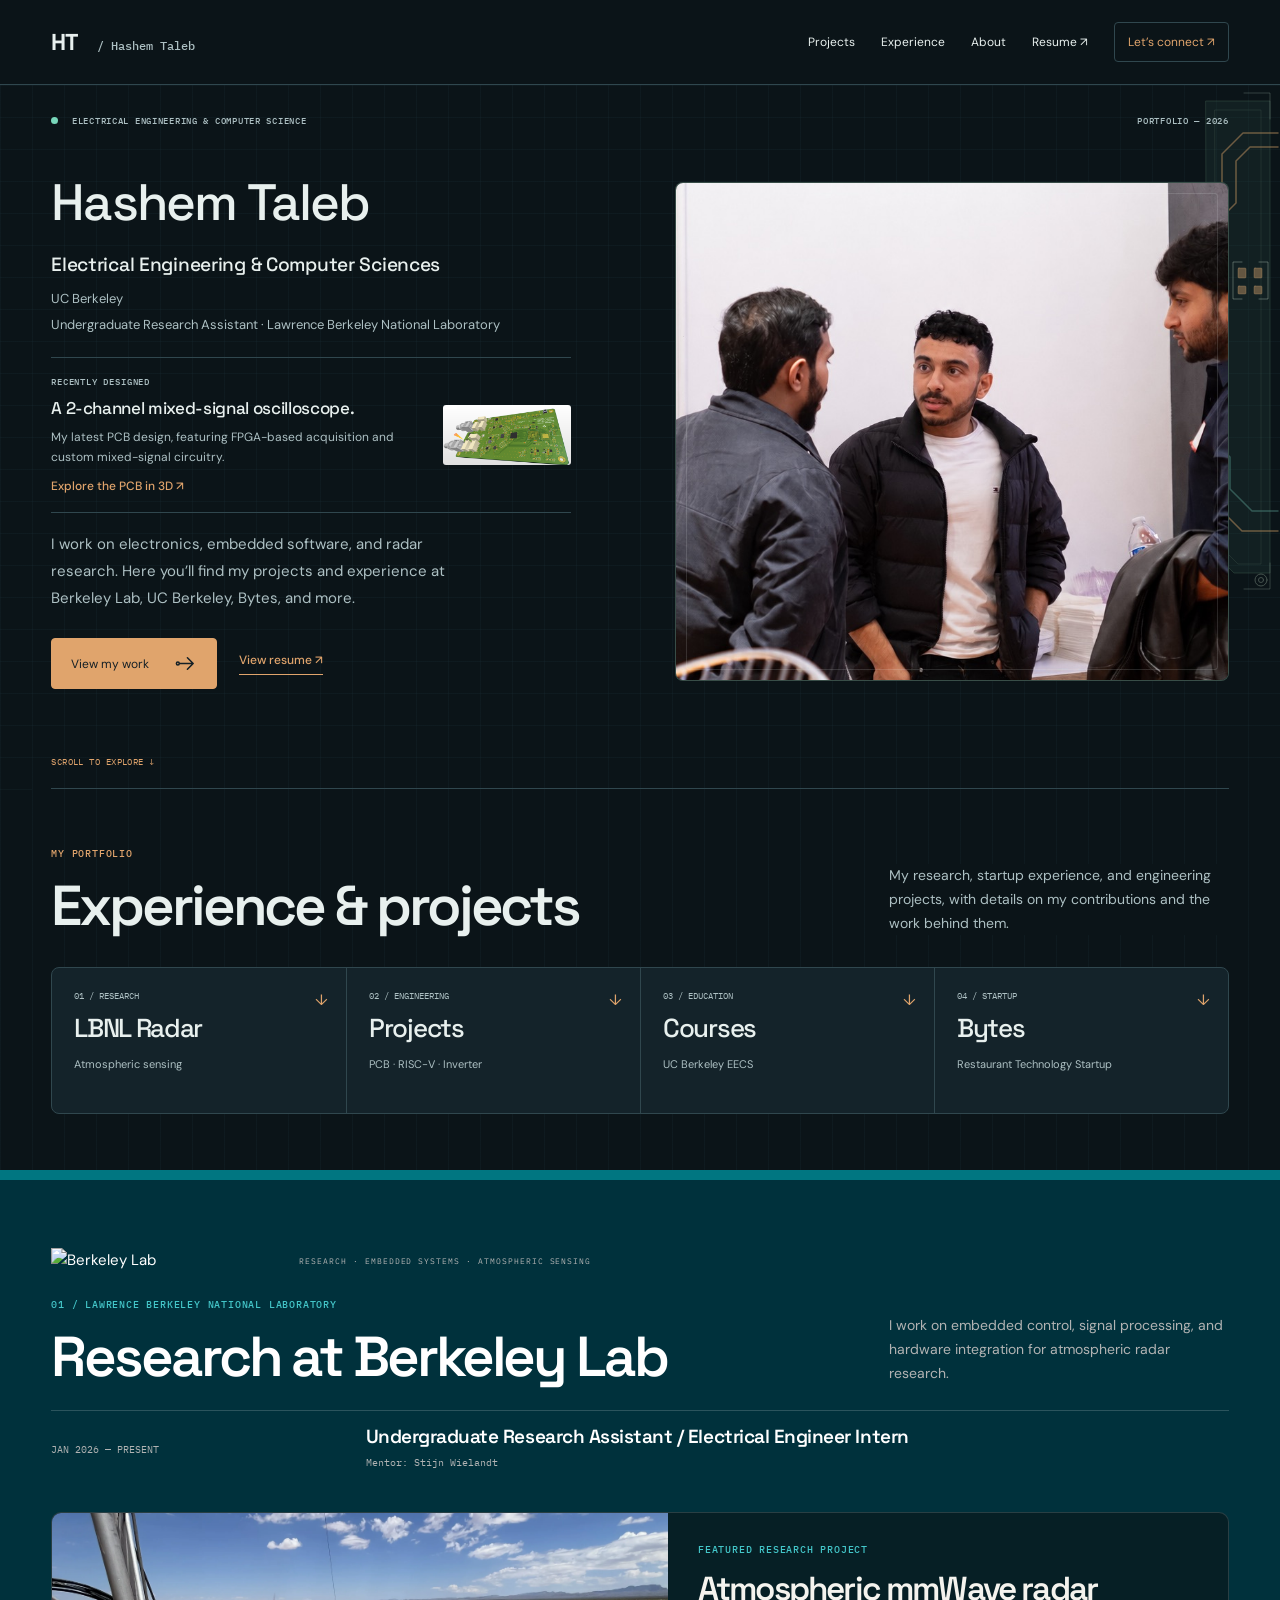
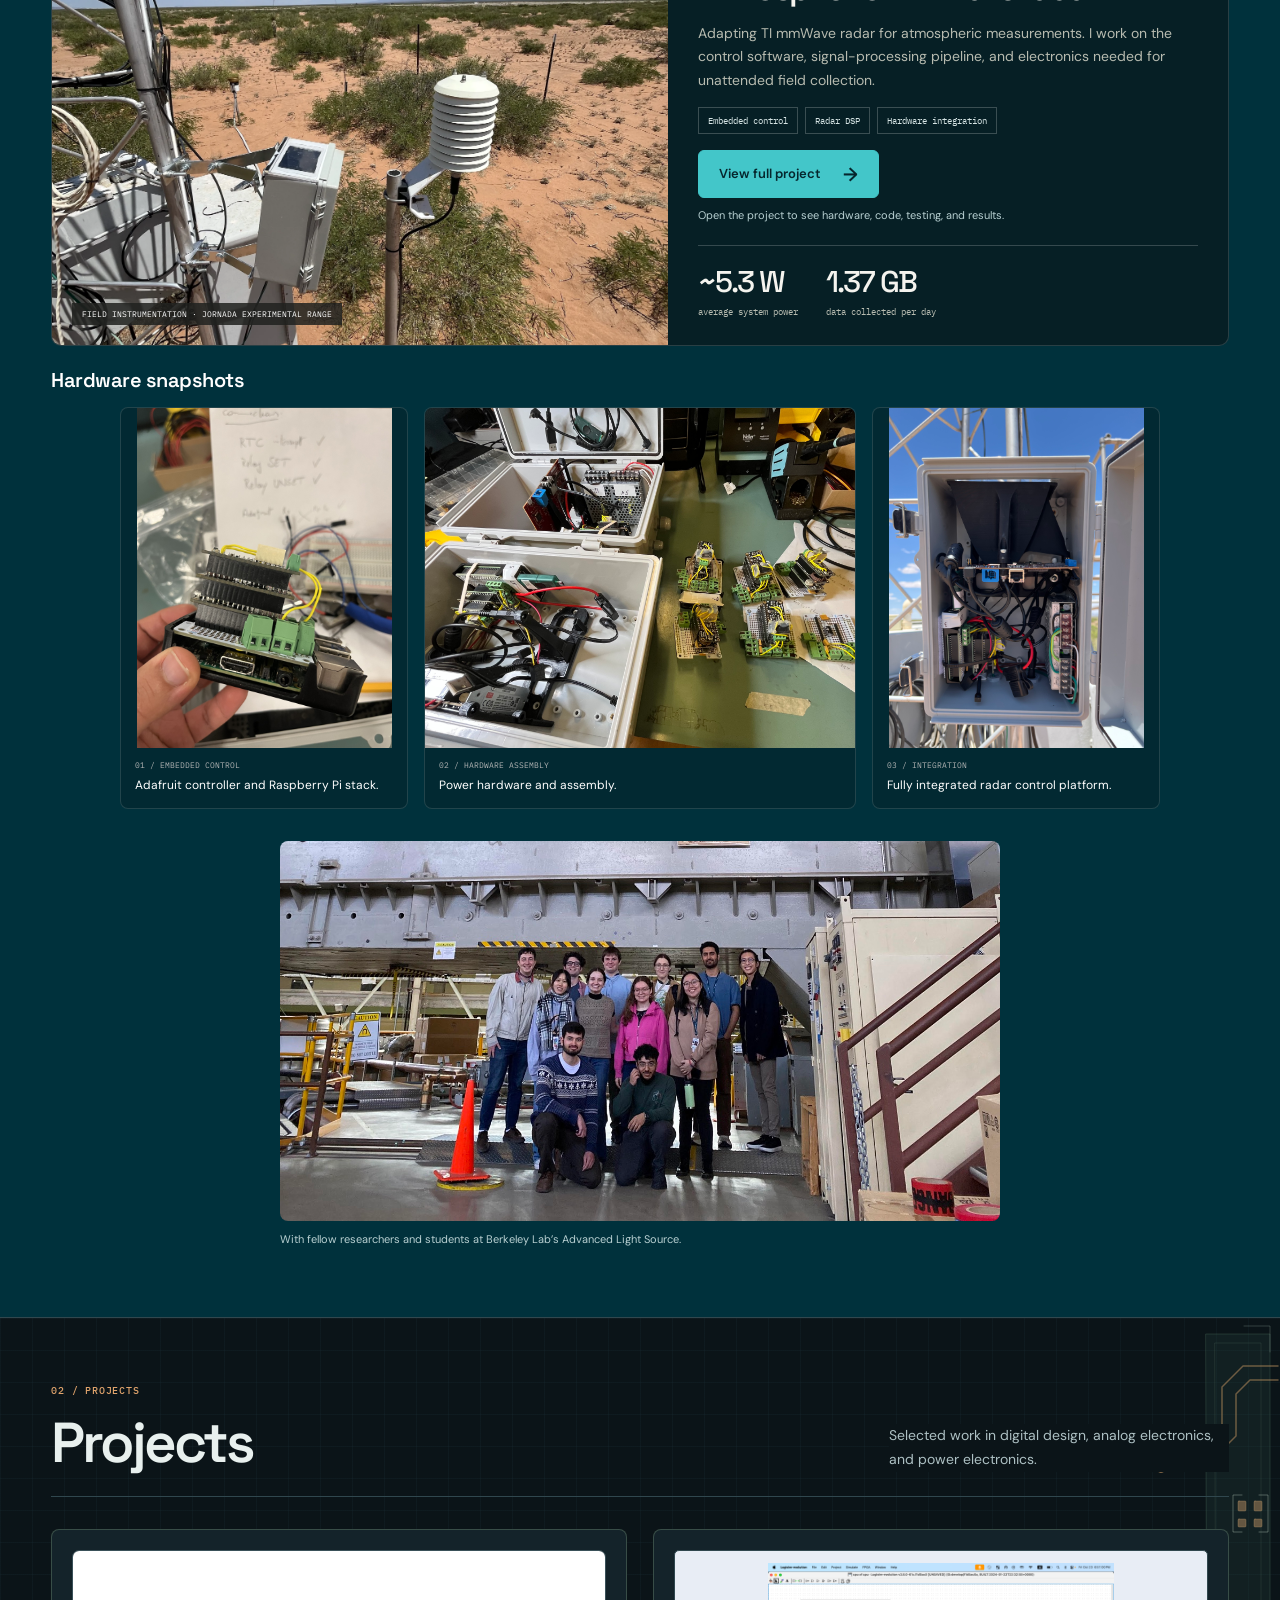
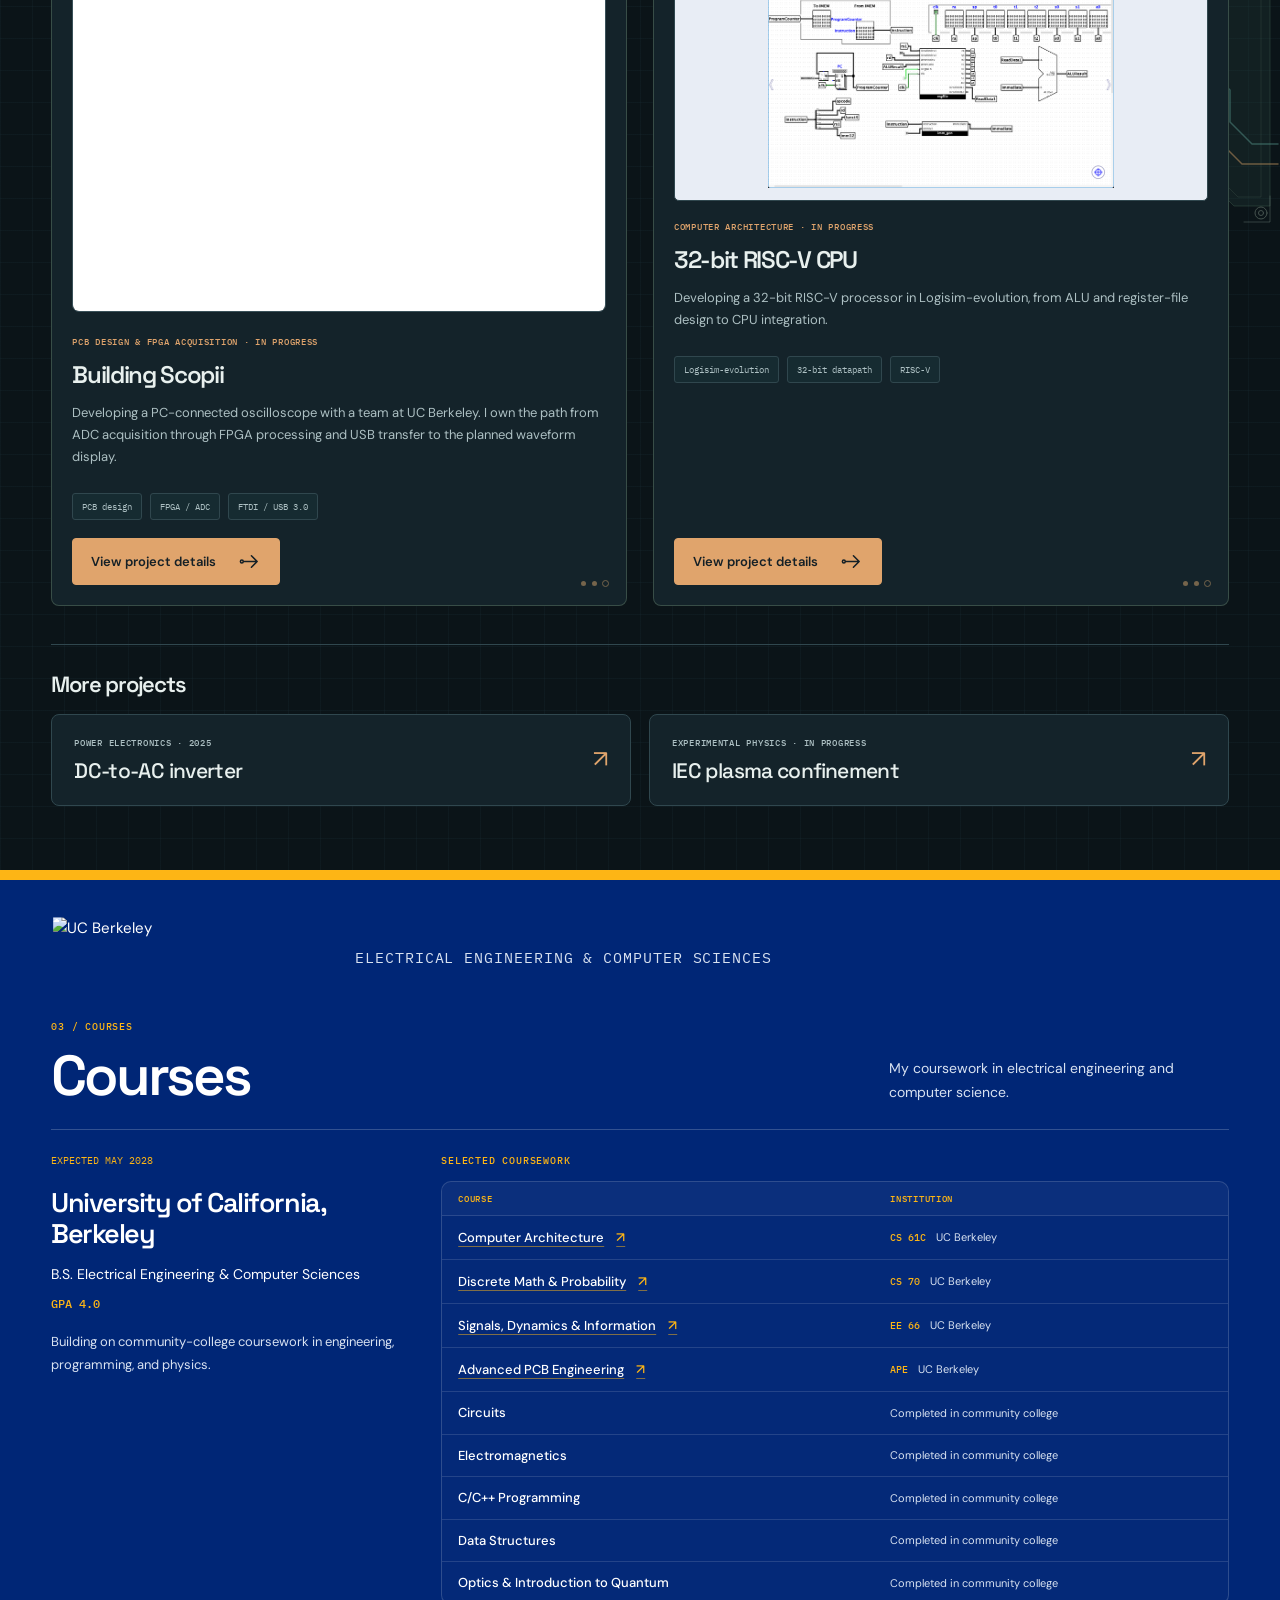
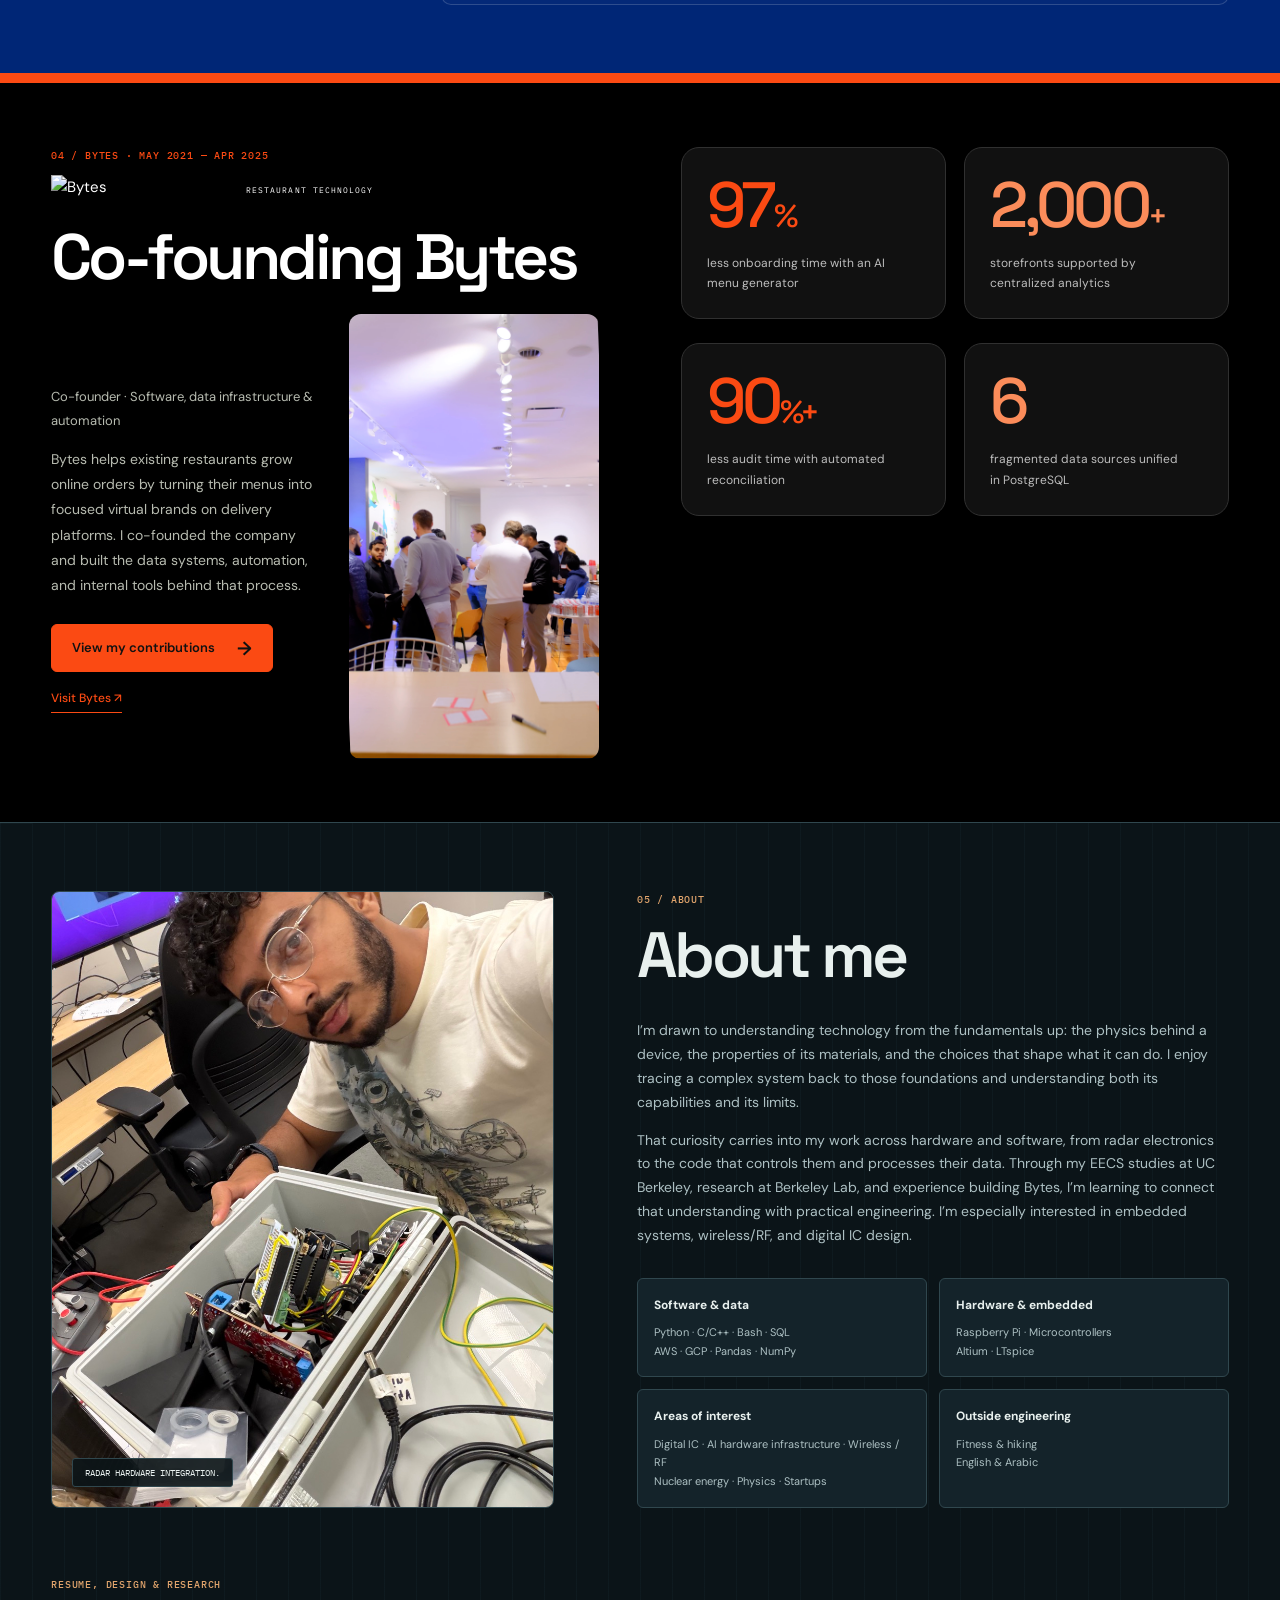
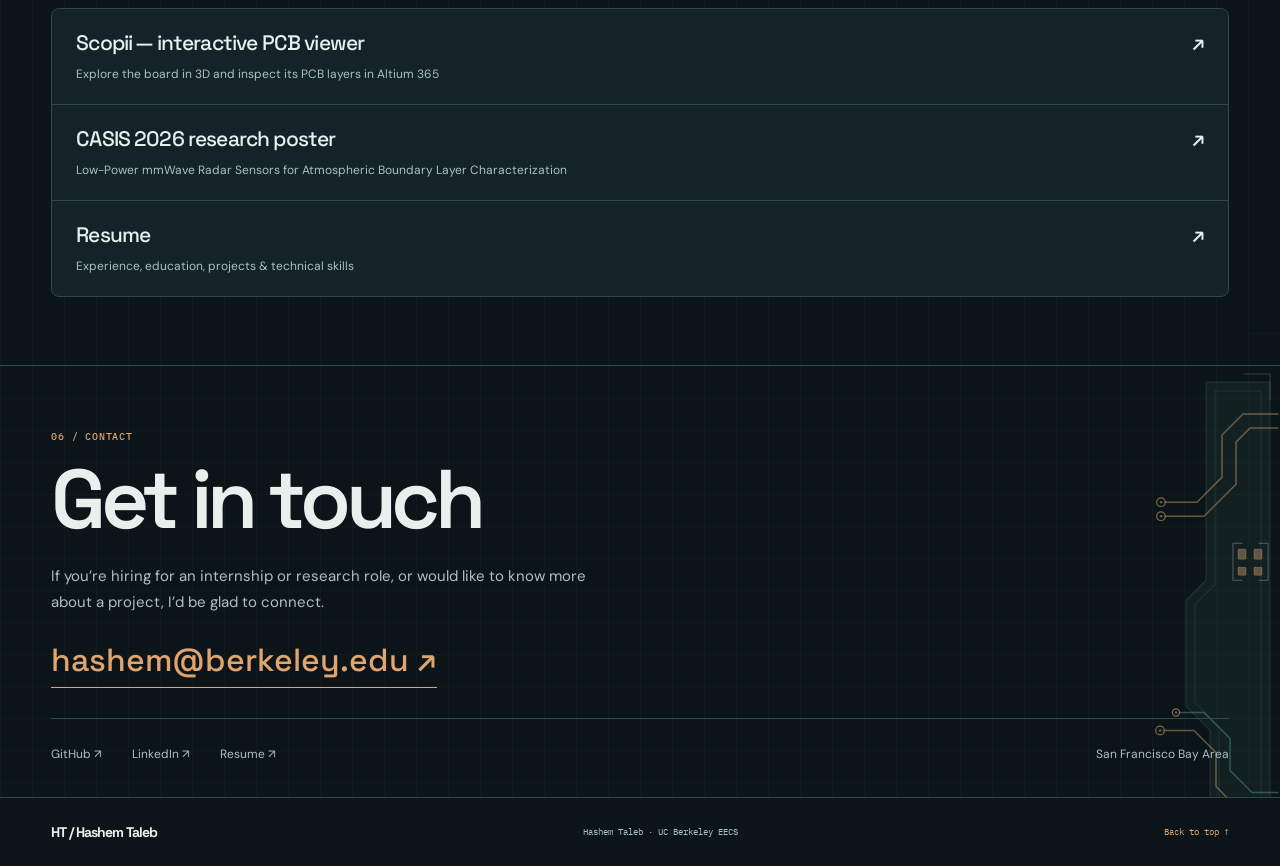
==== commit ed9847dc: "Show all six PCB layers with centered responsive images" ====
--- a/index.html
+++ b/index.html
@@ -9,7 +9,7 @@
 <link href="style.css?v=20261114-published" rel="stylesheet"/>
 <link href="copper-night.css?v=20261114-published" rel="stylesheet"/>
 <link href="copper-night-details.css?v=20261114-published" rel="stylesheet"/>
-<link href="responsive.css?v=20261114-hardware-wider" rel="stylesheet"/>
+<link href="responsive.css?v=20261115-six-layers" rel="stylesheet"/>
 <meta content="#0B1418" name="theme-color"/>
 <meta content="Hashem Taleb — EECS Portfolio" property="og:title"/>
 <meta content="UC Berkeley EECS. Atmospheric radar research, embedded electronics, digital design, and software." property="og:description"/>
@@ -385,7 +385,7 @@
 <div id="dialog-content">
 </div>
 </dialog>
-<script src="app.js?v=20261114-published">
+<script src="app.js?v=20261115-centered-layers-fixed">
 </script>
 </body>
 </html>
--- a/responsive.css
+++ b/responsive.css
@@ -322,3 +322,5 @@
  .chapter-lbnl .field-notes .photo-grid{grid-template-columns:minmax(0,1fr) minmax(0,1.5fr) minmax(0,1fr)}
  .chapter-lbnl .field-notes .photo-grid .hardware-bench-photo img{object-position:45% center}
 }
+
+@media(max-width:680px){#dialog-content .layout-slide-pages{flex-wrap:wrap}#dialog-content .layout-slide-pages button{min-width:38px}}
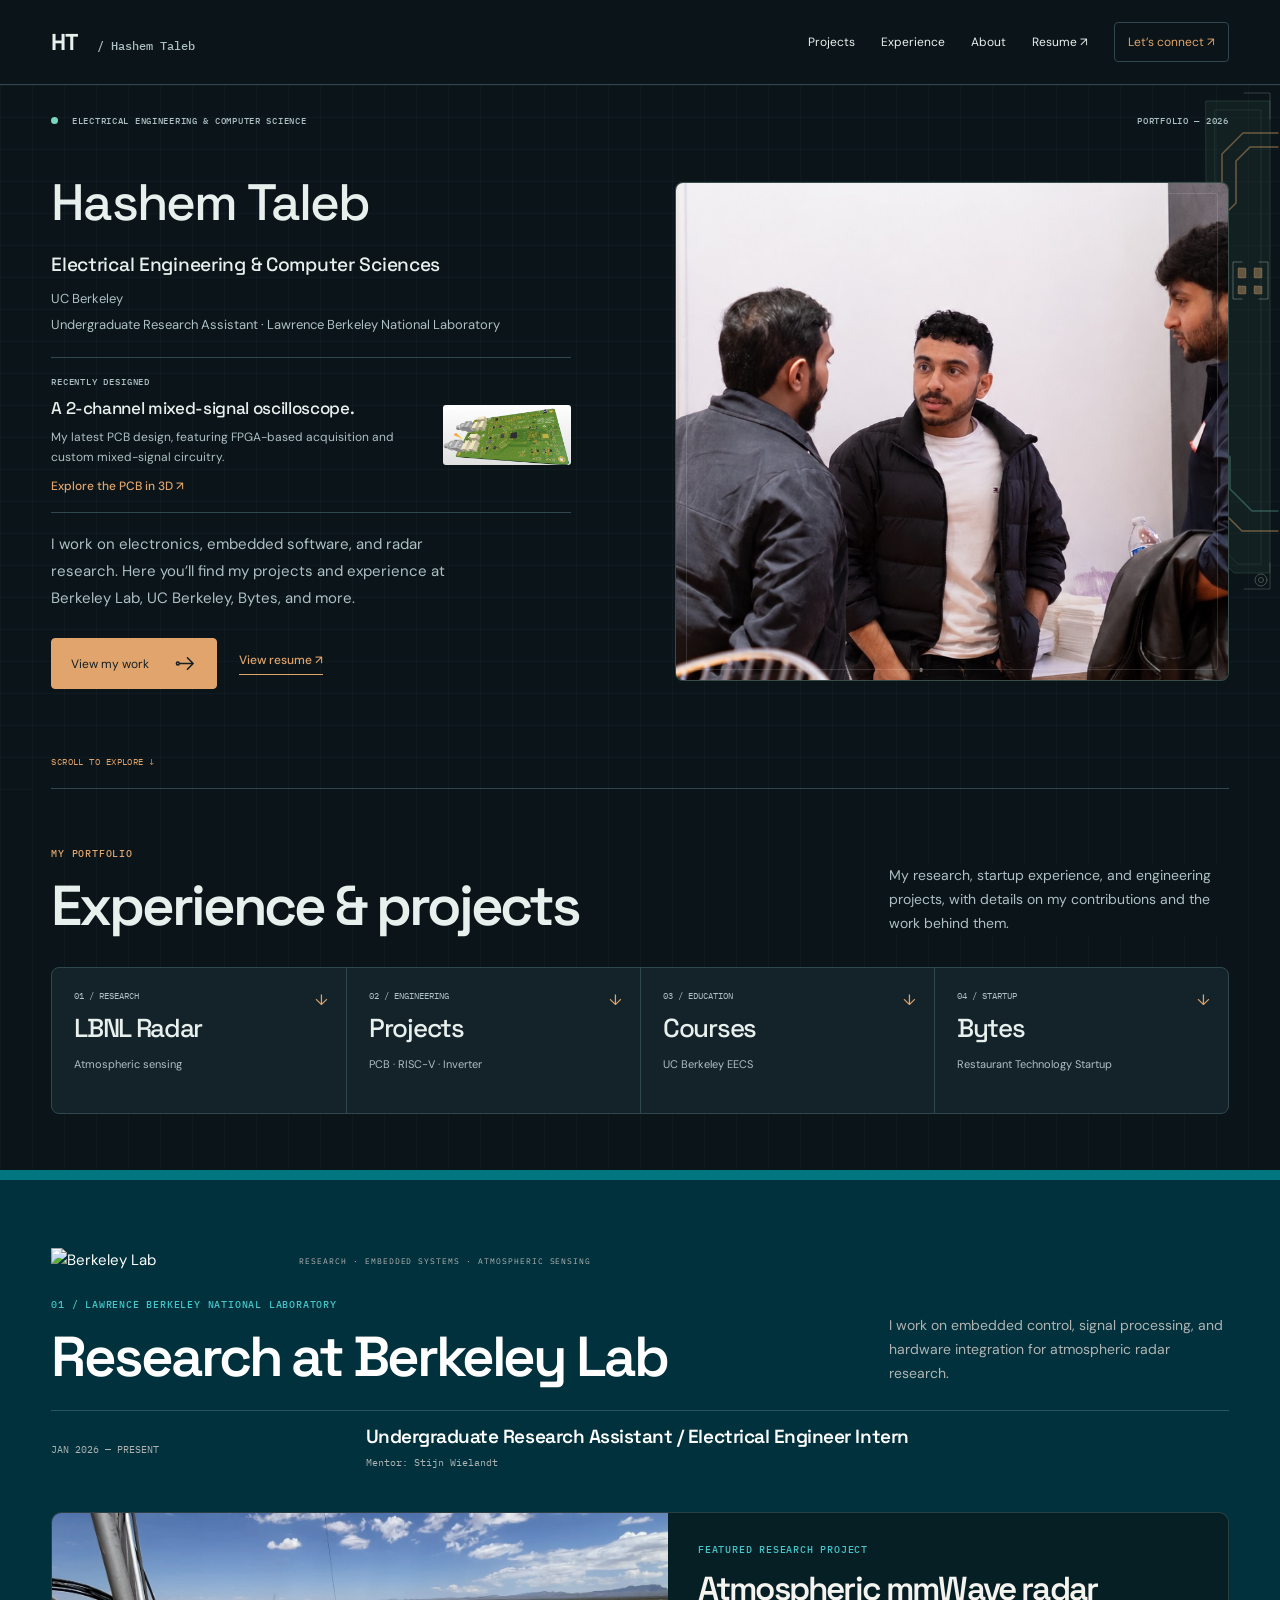
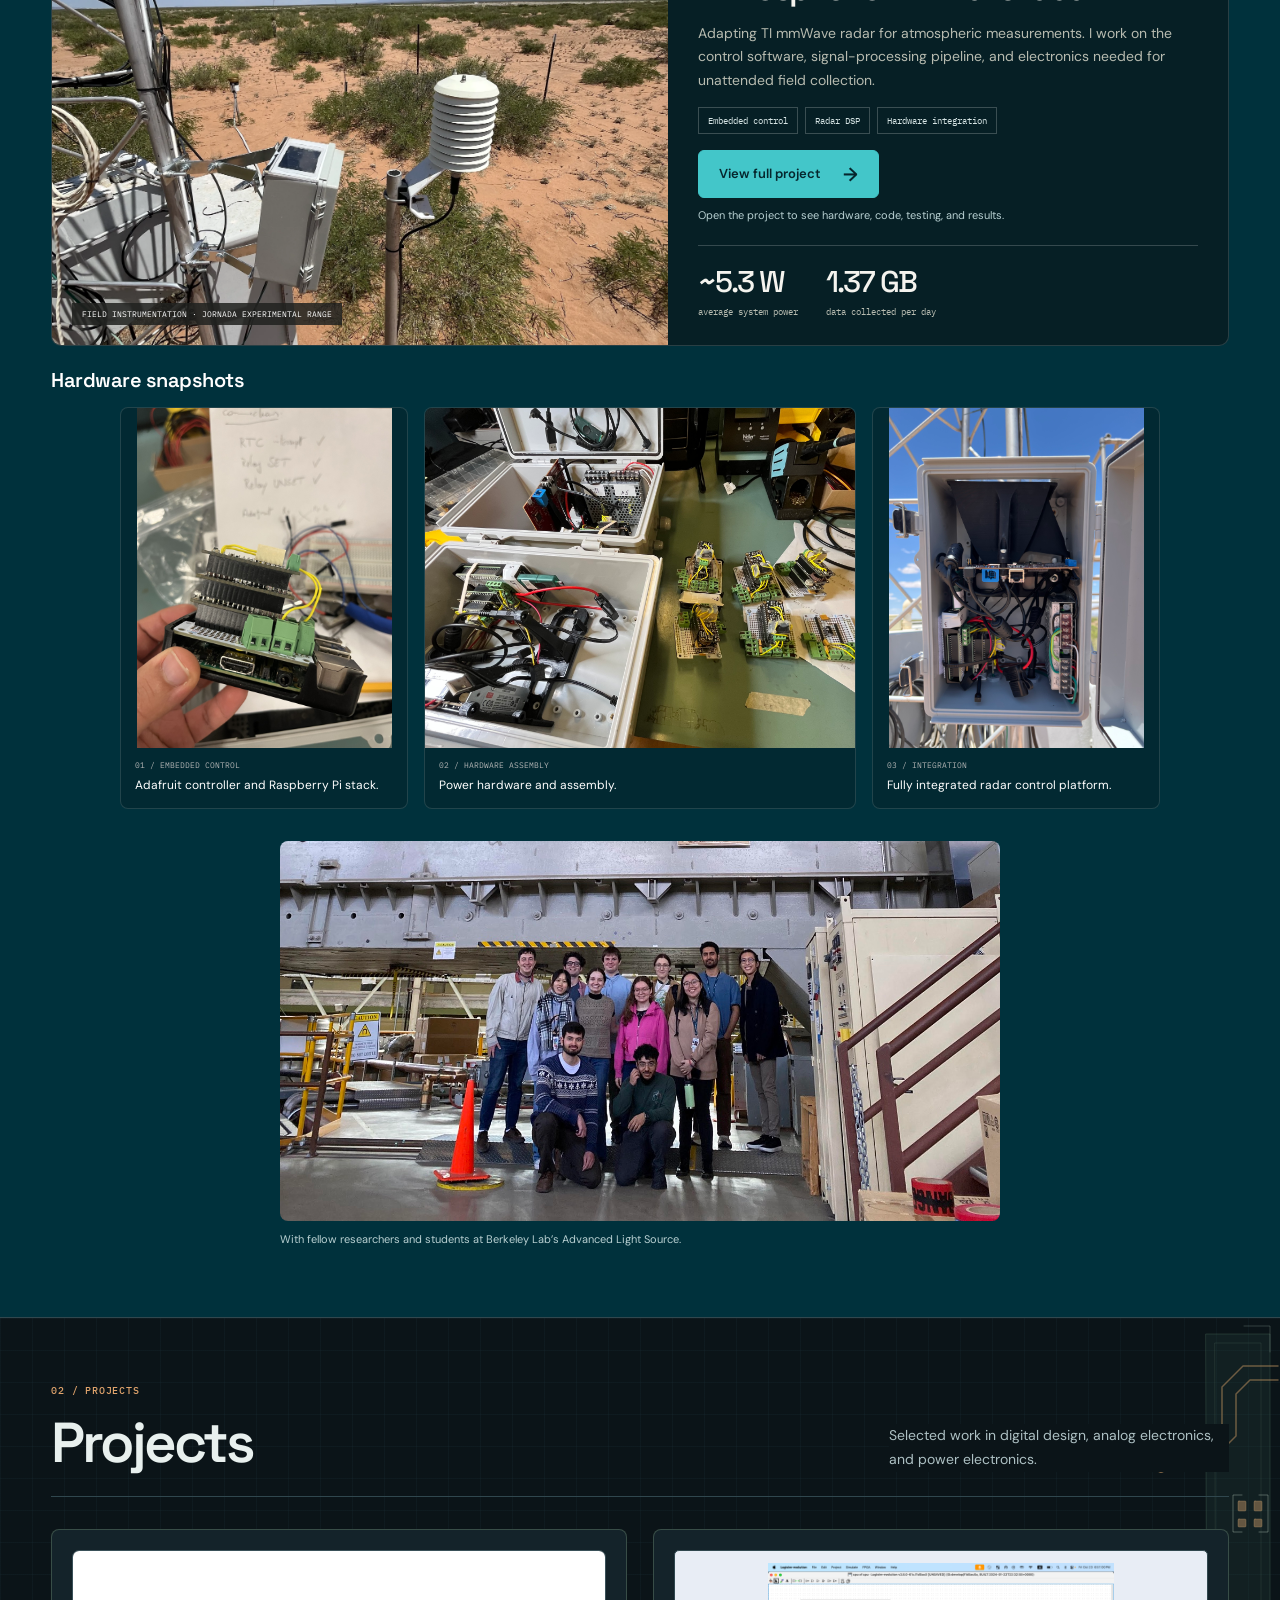
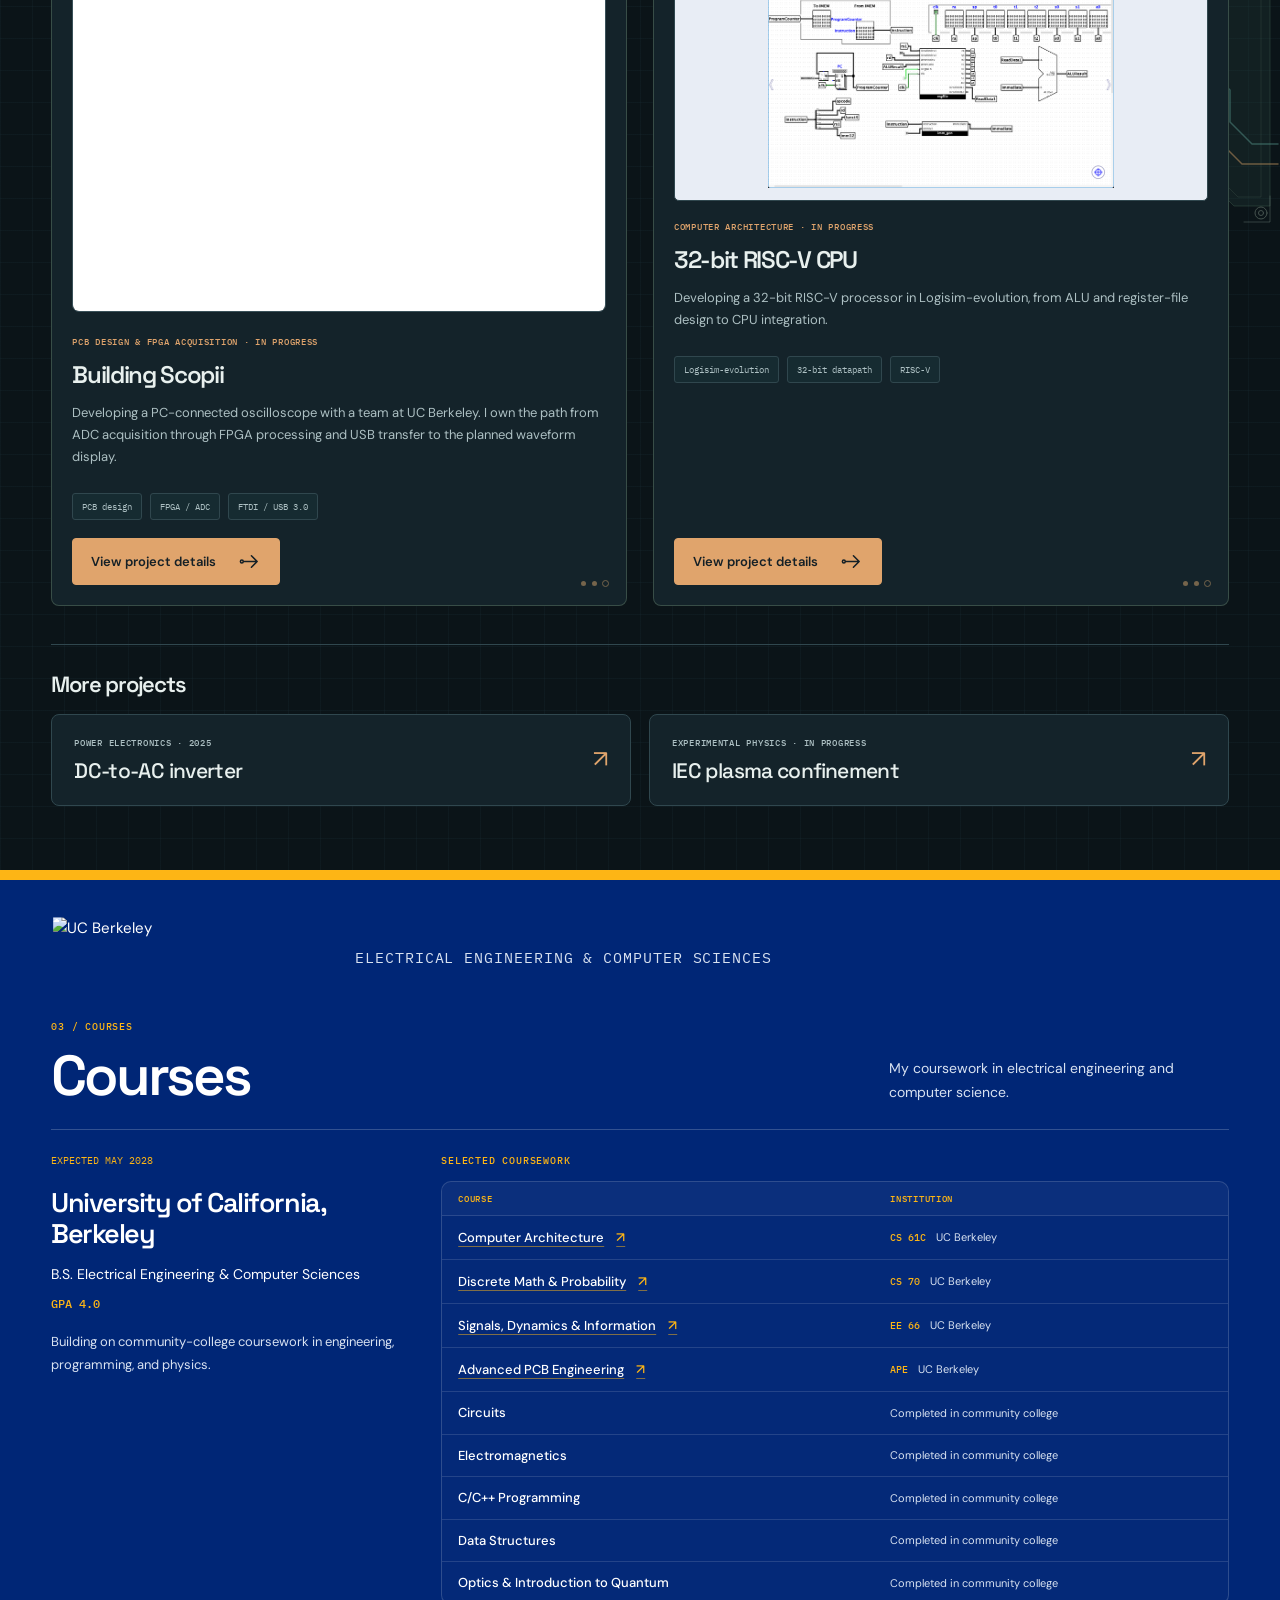
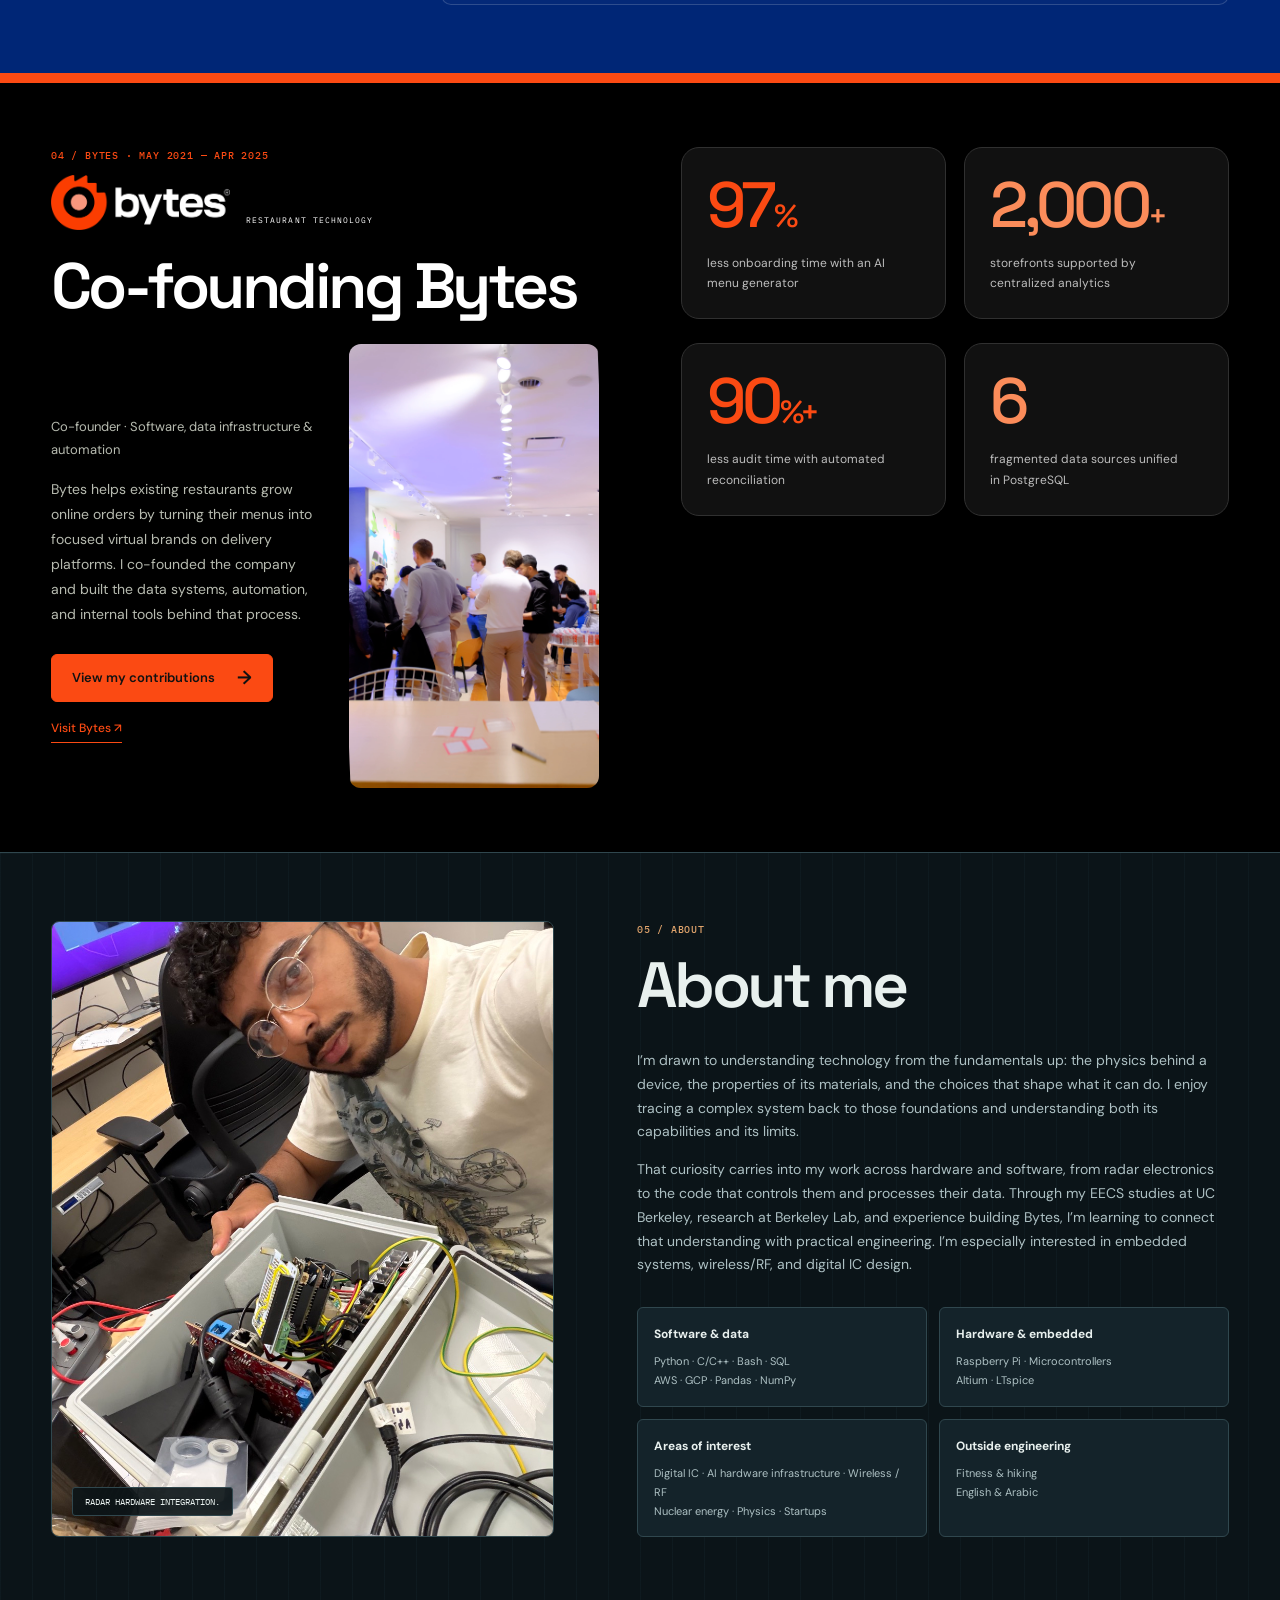
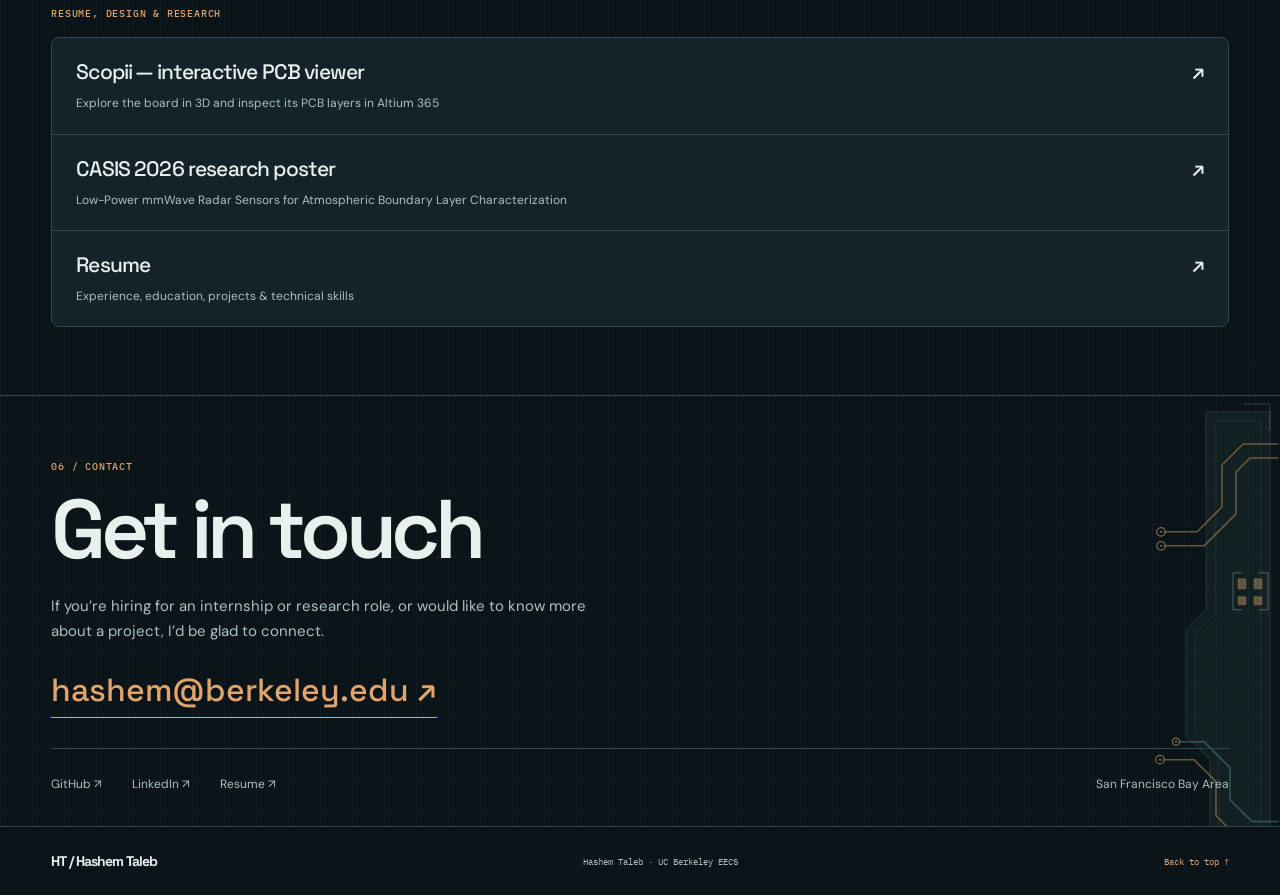
==== commit 9af955ea: "Load Bytes logo from portfolio assets" ====
--- a/index.html
+++ b/index.html
@@ -2,6 +2,7 @@
 
 <html lang="en">
 <head>
+<base href="/"/>
 <meta charset="utf-8"/>
 <meta content="width=device-width,initial-scale=1" name="viewport"/>
 <meta content="Hashem Taleb’s student portfolio: UC Berkeley EECS, radar research at Berkeley Lab, CPU and hardware projects, and software experience at Bytes." name="description"/>
@@ -9,7 +10,7 @@
 <link href="style.css?v=20261114-published" rel="stylesheet"/>
 <link href="copper-night.css?v=20261114-published" rel="stylesheet"/>
 <link href="copper-night-details.css?v=20261114-published" rel="stylesheet"/>
-<link href="responsive.css?v=20261115-six-layers" rel="stylesheet"/>
+<link href="responsive.css?v=20261115-full-width-layers" rel="stylesheet"/>
 <meta content="#0B1418" name="theme-color"/>
 <meta content="Hashem Taleb — EECS Portfolio" property="og:title"/>
 <meta content="UC Berkeley EECS. Atmospheric radar research, embedded electronics, digital design, and software." property="og:description"/>
@@ -270,7 +271,7 @@
 </section><section class="startup section experience-section chapter chapter-bytes" id="bytes">
 <div>
 <p class="eyebrow">04 / BYTES · MAY 2021 — APR 2025</p>
-<div class="bytes-wordmark"><img alt="Bytes" src="https://trybytes.ai/images/brand/logo.png"/><small>RESTAURANT TECHNOLOGY</small></div>
+<div class="bytes-wordmark"><img alt="Bytes" src="assets/bytes-logo.png"/><small>RESTAURANT TECHNOLOGY</small></div>
 <h2>Co-founding Bytes</h2>
 <div class="bytes-story-row"><div class="bytes-story-copy"><p class="role">Co-founder · Software, data infrastructure &amp; automation</p>
 <p>Bytes helps existing restaurants grow online orders by turning their menus into focused virtual brands on delivery platforms. I co-founded the company and built the data systems, automation, and internal tools behind that process.</p>
@@ -385,7 +386,10 @@
 <div id="dialog-content">
 </div>
 </dialog>
-<script src="app.js?v=20261115-centered-layers-fixed">
+<script src="app.js?v=20261126-project-links">
 </script>
+<!-- Cloudflare Web Analytics -->
+<script type="module" src="https://static.cloudflareinsights.com/beacon.min.js" data-cf-beacon='{"token":"3df18da58b6b45d3a69a9f5f57af97a5"}'></script>
+<!-- End Cloudflare Web Analytics -->
 </body>
 </html>
--- a/responsive.css
+++ b/responsive.css
@@ -324,3 +324,9 @@
 }
 
 @media(max-width:680px){#dialog-content .layout-slide-pages{flex-wrap:wrap}#dialog-content .layout-slide-pages button{min-width:38px}}
+
+/* Let PCB slides use the full reader width rather than the shared figure cap. */
+#dialog-content .detail-section .scope-layout-gallery.layout-slideshow .detail-figure img{
+ width:100%;max-width:100%;height:auto;max-height:none;margin:0;object-fit:contain;
+}
+#dialog-content .scope-layout-gallery.layout-slideshow .detail-figure>a{background:#c8c8c8;}
